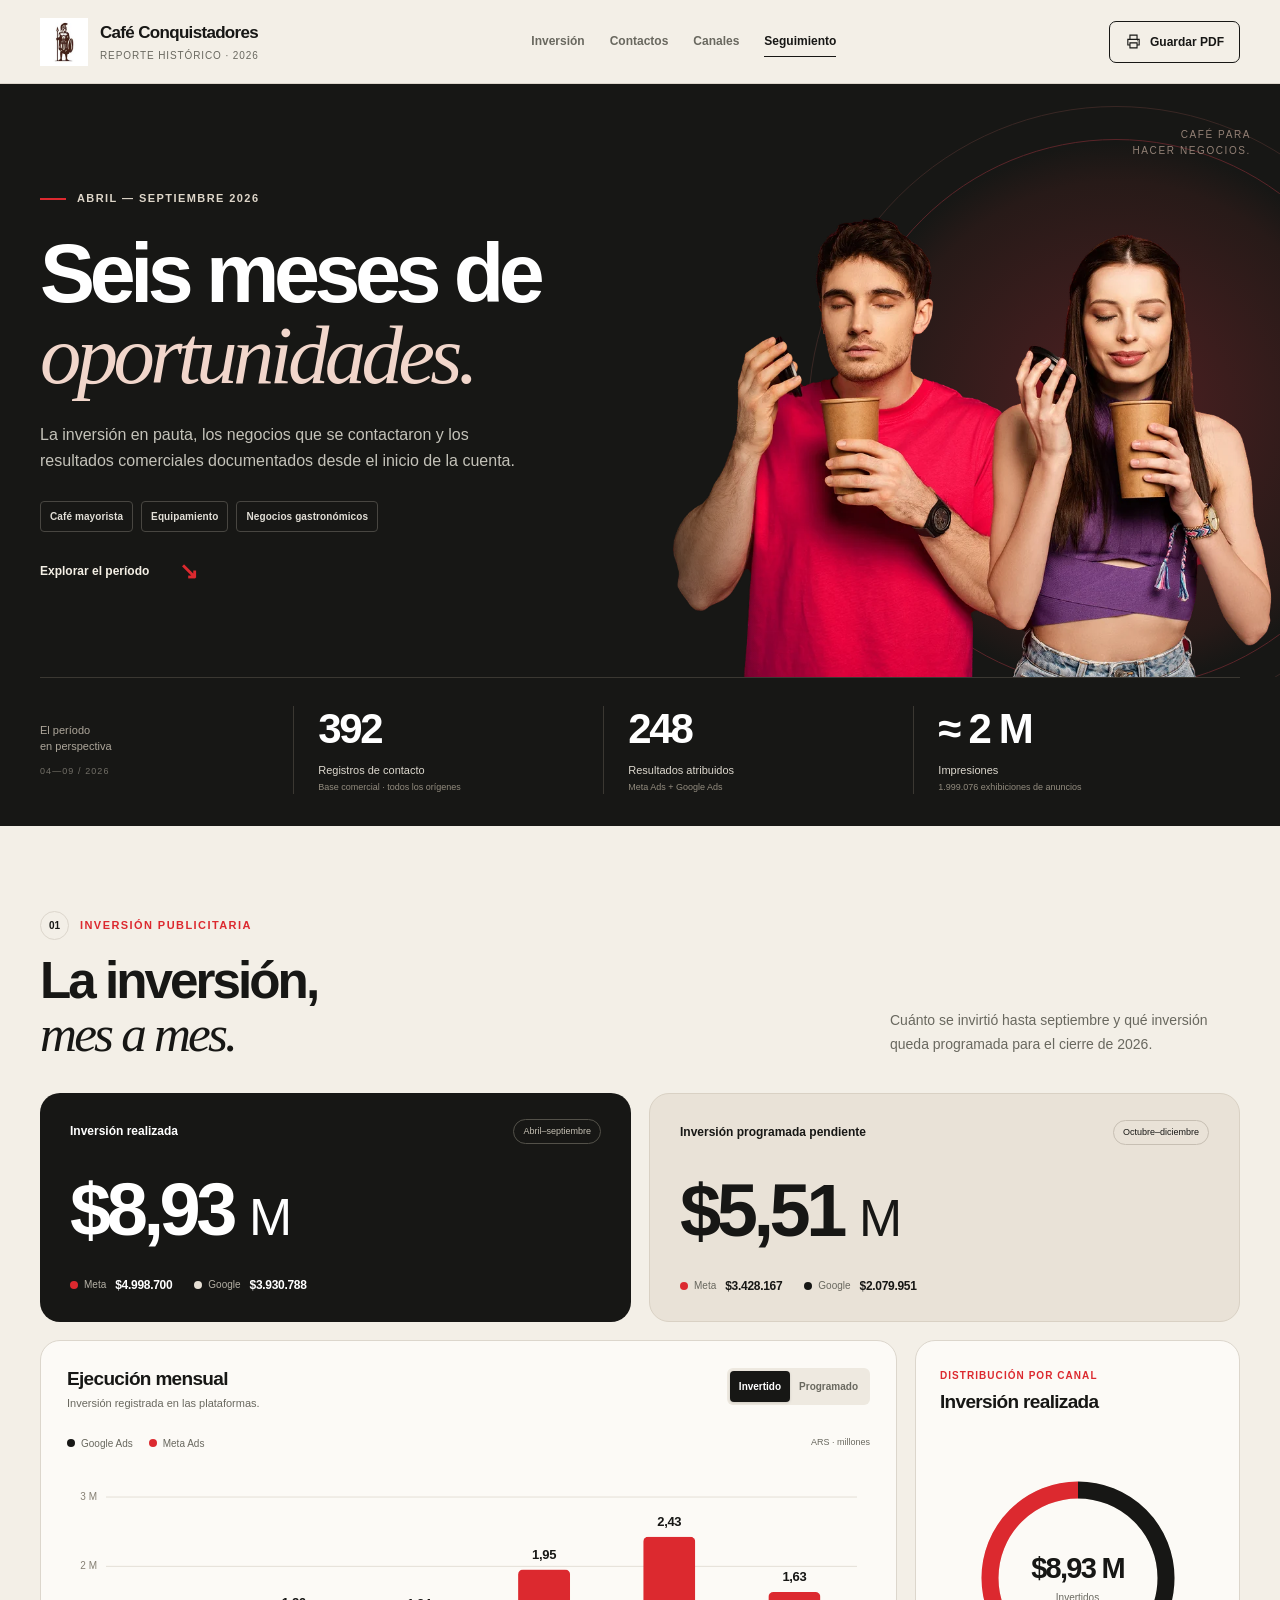
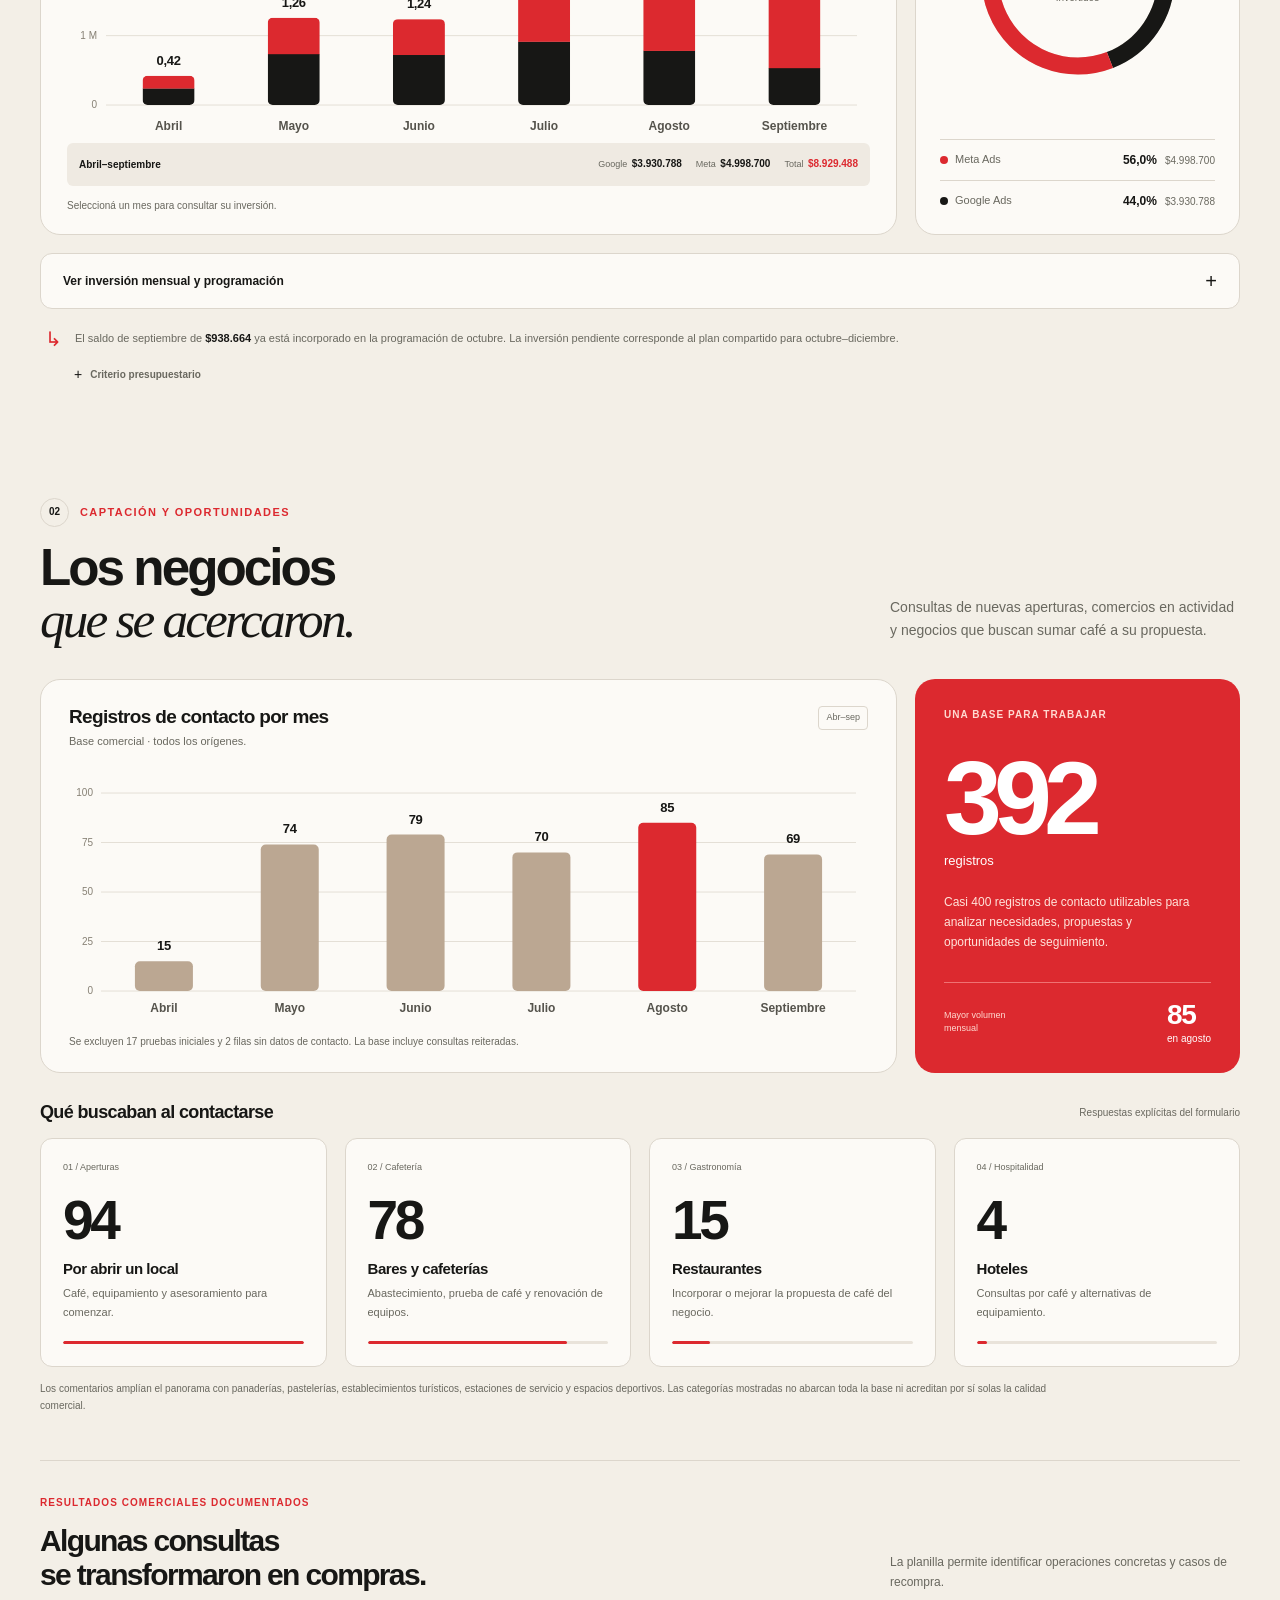
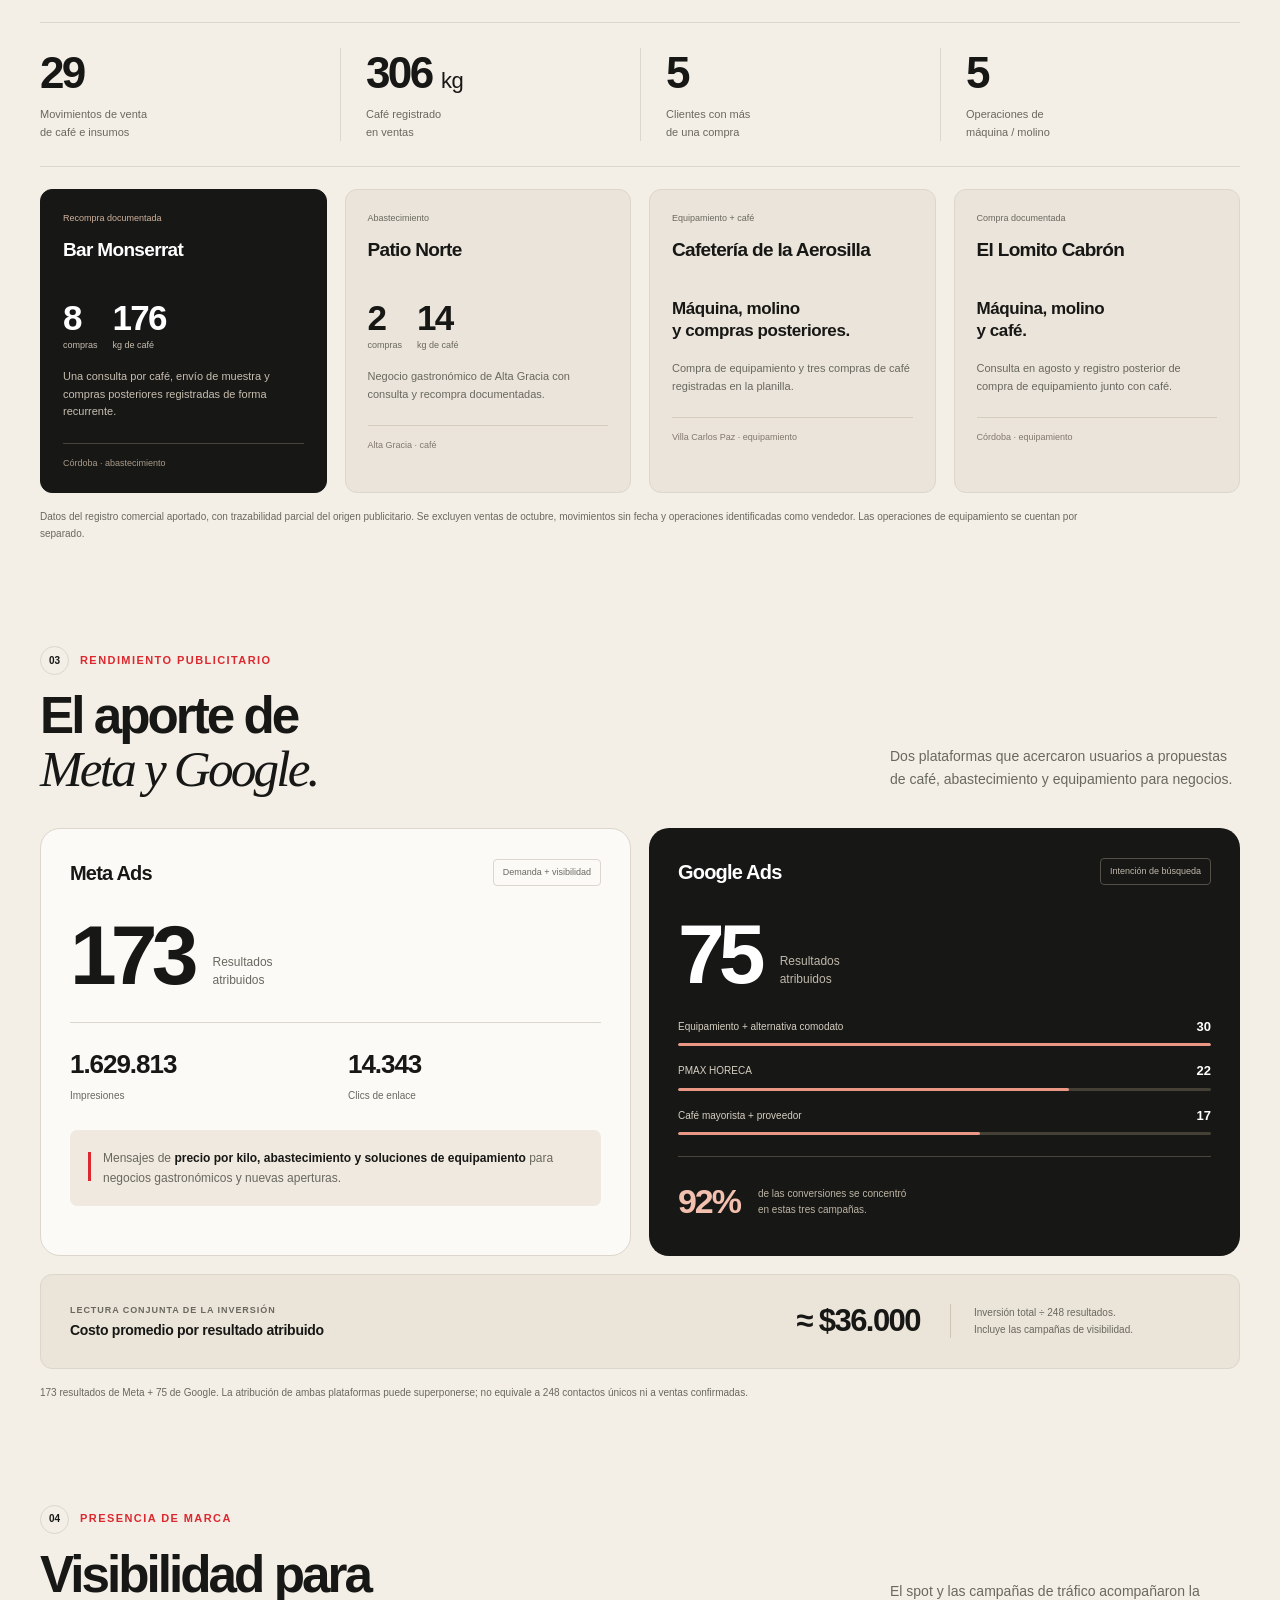
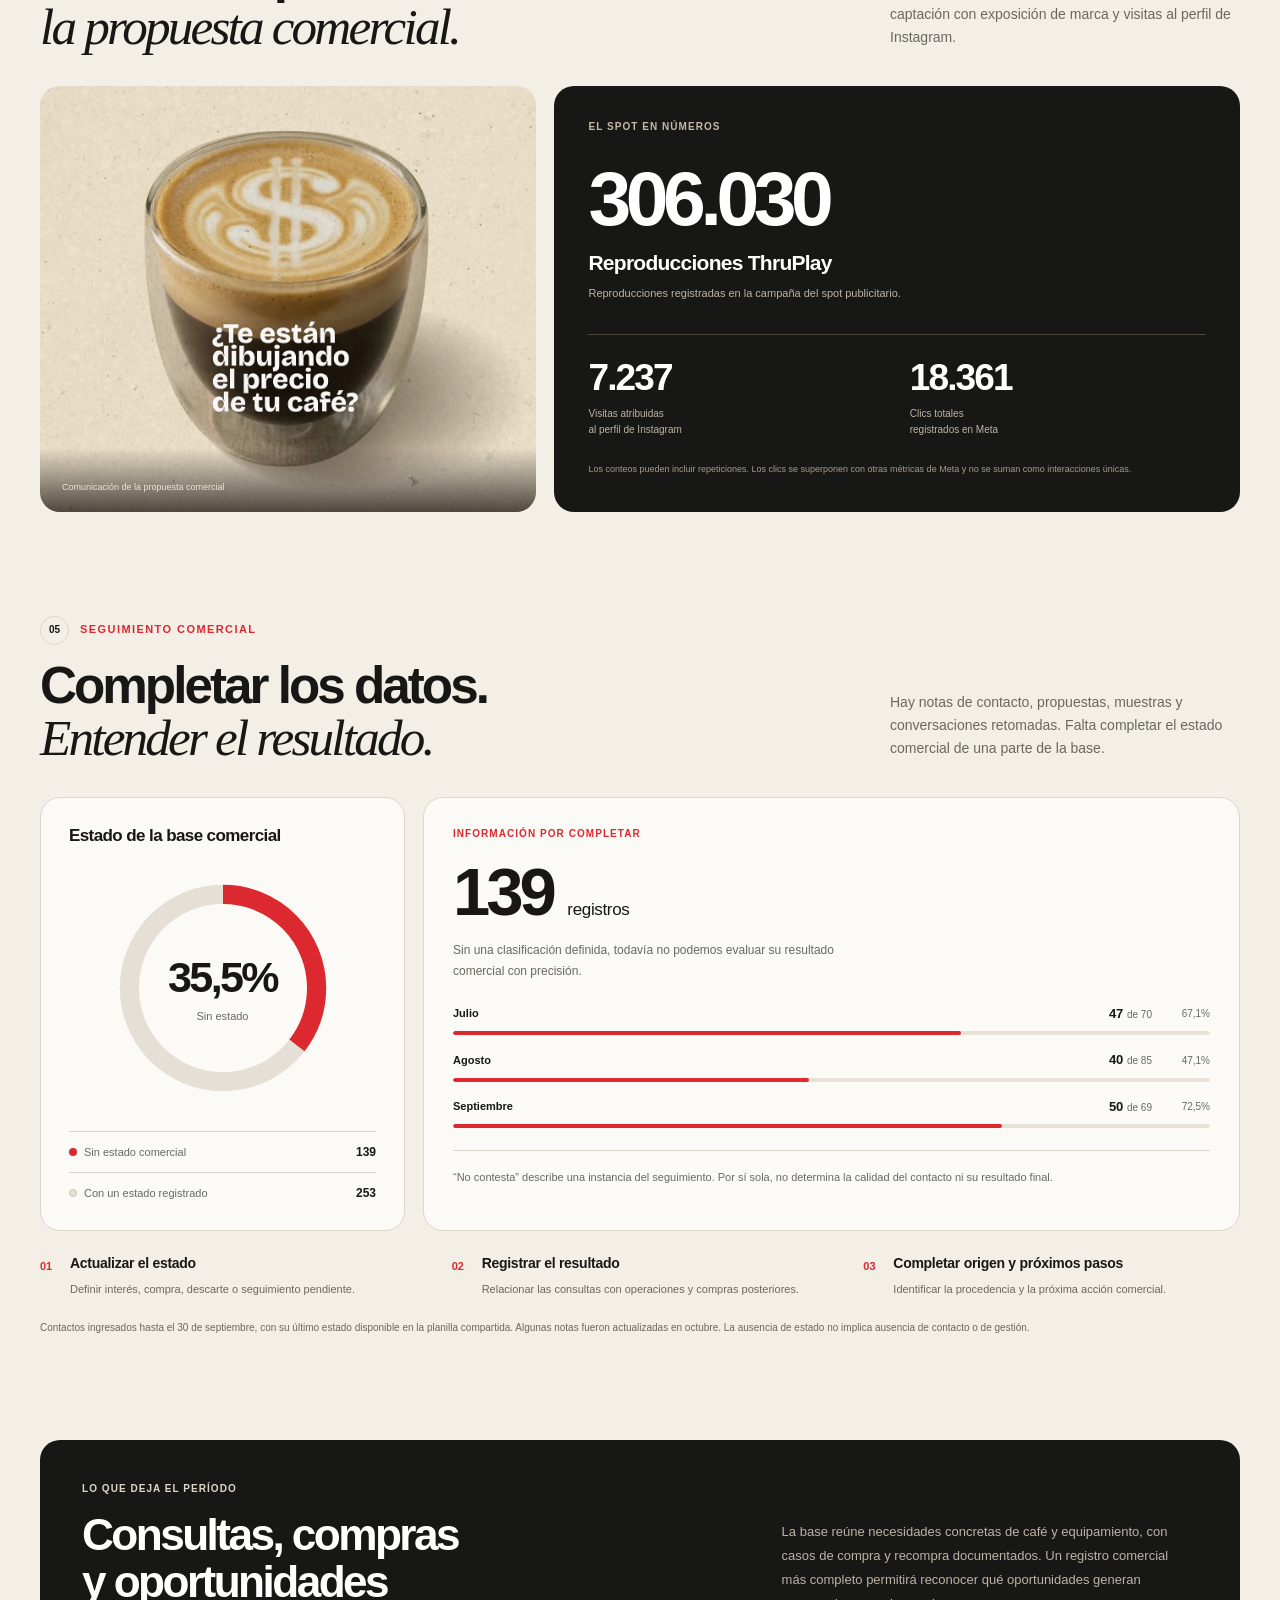
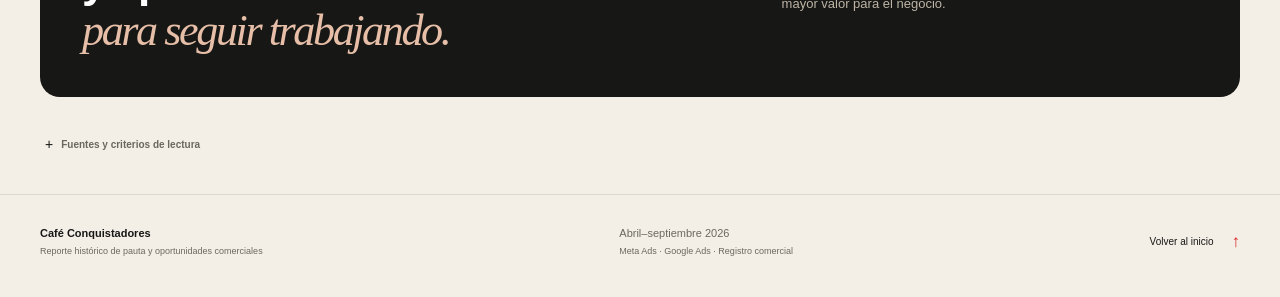
==== index.html @ 7e1903c9 "Add files via upload" ====
<!doctype html>
<html lang="es-AR" class="no-js">
<head>
  <meta charset="utf-8">
  <meta name="viewport" content="width=device-width, initial-scale=1">
  <meta name="description" content="Reporte histórico de Café Conquistadores. Inversión publicitaria, consultas comerciales, resultados documentados y visibilidad de marca entre abril y septiembre de 2026.">
  <meta name="robots" content="noindex, nofollow">
  <meta name="theme-color" content="#171715">
  <title>Café Conquistadores · Reporte histórico 2026</title>
  <link rel="stylesheet" href="styles.css">
  <script src="report.js" defer></script>
</head>
<body>
  <a class="skip-link" href="#contenido">Ir al reporte</a>
  <header class="site-header">
    <div class="container header-inner">
      <a class="brand" href="#inicio" aria-label="Café Conquistadores, inicio del reporte">
        <span class="brand-mark"><span class="brand-fallback" aria-hidden="true">CC</span><img src="assets/logo-conquistadores.png" alt="" width="48" height="48" data-optional-asset></span>
        <span class="brand-name">Café Conquistadores<small>Reporte histórico · 2026</small></span>
      </a>
      <nav class="desktop-nav" aria-label="Secciones del reporte">
        <a href="#presupuesto">Inversión</a>
        <a href="#leads">Contactos</a>
        <a href="#canales">Canales</a>
        <a href="#seguimiento">Seguimiento</a>
      </nav>
      <button class="print-button" type="button" id="print-report" aria-label="Guardar o imprimir el reporte como PDF">
        <svg viewBox="0 0 24 24" width="17" height="17" fill="none" stroke="currentColor" stroke-width="1.6" aria-hidden="true"><path d="M7 8V3h10v5M7 17H4V9h16v8h-3M7 14h10v7H7z"/><path d="M17 11h1"/></svg>
        <span>Guardar PDF</span>
      </button>
    </div>
    <div class="reading-progress" aria-hidden="true"><span id="reading-progress"></span></div>
  </header>

  <main id="contenido">
    <section class="hero" id="inicio" aria-labelledby="hero-title">
      <div class="container hero-inner">
        <div class="hero-copy">
          <p class="eyebrow light"><span class="small-line"></span>Abril — septiembre 2026</p>
          <h1 id="hero-title">Seis meses de<br><em>oportunidades.</em></h1>
          <p class="hero-description">La inversión en pauta, los negocios que se contactaron y los resultados comerciales documentados desde el inicio de la cuenta.</p>
          <div class="hero-tags"><span>Café mayorista</span><span>Equipamiento</span><span>Negocios gastronómicos</span></div>
          <a class="hero-link" href="#presupuesto">Explorar el período <span aria-hidden="true">↘</span></a>
        </div>
        <div class="hero-art" aria-hidden="true">
          <div class="hero-orbit"></div>
          <span class="art-label">Café para<br>hacer negocios.</span>
          <img src="assets/brand-people.webp" alt="" width="1100" height="793" fetchpriority="high" data-optional-asset>
        </div>
      </div>
      <div class="container hero-bottom">
        <div class="hero-bottom-intro"><span>El período<br>en perspectiva</span><span class="index-mark">04—09 / 2026</span></div>
        <div class="hero-stat"><strong>392</strong><span>Registros de contacto<small>Base comercial · todos los orígenes</small></span></div>
        <div class="hero-stat"><strong>248</strong><span>Resultados atribuidos<small>Meta Ads + Google Ads</small></span></div>
        <div class="hero-stat"><strong>≈ 2 M</strong><span>Impresiones<small>1.999.076 exhibiciones de anuncios</small></span></div>
      </div>
    </section>

    <div class="container report-body">
      <section class="report-section" id="presupuesto" aria-labelledby="budget-title">
        <div class="section-heading">
          <div><p class="eyebrow"><span class="section-number">01</span>Inversión publicitaria</p><h2 id="budget-title">La inversión,<br><em>mes a mes.</em></h2></div>
          <p class="section-intro">Cuánto se invirtió hasta septiembre y qué inversión queda programada para el cierre de 2026.</p>
        </div>
        <div class="budget-totals">
          <article class="total-card total-dark">
            <div class="total-card-top"><span>Inversión realizada</span><span class="period-pill">Abril–septiembre</span></div>
            <strong class="headline-number">$8,93 <span>M</span></strong>
            <div class="platform-totals"><span><i class="dot meta-dot"></i>Meta <b>$4.998.700</b></span><span><i class="dot google-light-dot"></i>Google <b>$3.930.788</b></span></div>
          </article>
          <article class="total-card total-plan">
            <div class="total-card-top"><span>Inversión programada pendiente</span><span class="period-pill">Octubre–diciembre</span></div>
            <strong class="headline-number">$5,51 <span>M</span></strong>
            <div class="platform-totals"><span><i class="dot meta-dot"></i>Meta <b>$3.428.167</b></span><span><i class="dot google-dot"></i>Google <b>$2.079.951</b></span></div>
          </article>
        </div>
        <div class="budget-chart-layout chart-js">
          <figure class="panel investment-panel">
            <div class="panel-heading">
              <div><h3 id="investment-chart-title">Ejecución mensual</h3><p id="investment-chart-subtitle">Inversión registrada en las plataformas.</p></div>
              <div class="segmented-control" role="tablist" aria-label="Período de inversión">
                <button type="button" role="tab" id="tab-actual" aria-selected="true" aria-controls="budget-chart-panel" data-budget-view="actual">Invertido</button>
                <button type="button" role="tab" id="tab-planned" aria-selected="false" aria-controls="budget-chart-panel" tabindex="-1" data-budget-view="planned">Programado</button>
              </div>
            </div>
            <div id="budget-chart-panel" role="tabpanel" aria-labelledby="tab-actual">
              <div class="chart-legend"><span><i class="dot google-dot"></i>Google Ads</span><span><i class="dot meta-dot"></i>Meta Ads</span><span class="legend-unit">ARS · millones</span></div>
              <div class="svg-chart" id="investment-chart"></div>
              <div class="chart-readout" id="budget-readout" aria-live="polite"><span class="readout-period">Abril–septiembre</span><span>Google <b>$3.930.788</b></span><span>Meta <b>$4.998.700</b></span><span class="readout-total">Total <b>$8.929.488</b></span></div>
              <figcaption class="chart-caption">Seleccioná un mes para consultar su inversión.</figcaption>
            </div>
          </figure>
          <figure class="panel distribution-panel">
            <div><p class="eyebrow small">Distribución por canal</p><h3 id="distribution-title">Inversión realizada</h3></div>
            <div class="donut-wrap" id="investment-donut"><span class="donut-center"><strong id="donut-total">$8,93 M</strong><small id="donut-label">Invertidos</small></span></div>
            <figcaption class="donut-legend" id="investment-donut-legend"></figcaption>
          </figure>
        </div>
        <details class="monthly-table">
          <summary><span>Ver inversión mensual y programación</span><span class="details-sign" aria-hidden="true">+</span></summary>
          <div class="table-scroll">
            <table class="data-table">
              <caption>Inversión realizada · abril a septiembre de 2026</caption>
              <thead><tr><th scope="col">Mes</th><th scope="col">Google Ads</th><th scope="col">Meta Ads</th><th scope="col">Total</th></tr></thead>
              <tbody>
                <tr><th scope="row">Abril</th><td>$240.187</td><td>$181.730</td><td>$421.917</td></tr>
                <tr><th scope="row">Mayo</th><td>$735.785</td><td>$523.209</td><td>$1.258.993</td></tr>
                <tr><th scope="row">Junio</th><td>$723.848</td><td>$514.250</td><td>$1.238.098</td></tr>
                <tr><th scope="row">Julio</th><td>$914.173</td><td>$1.039.404</td><td>$1.953.577</td></tr>
                <tr><th scope="row">Agosto</th><td>$782.737</td><td>$1.644.480</td><td>$2.427.217</td></tr>
                <tr><th scope="row">Septiembre</th><td>$534.057</td><td>$1.095.628</td><td>$1.629.686</td></tr>
              </tbody>
              <tfoot><tr><th scope="row">Acumulado</th><td>$3.930.788</td><td>$4.998.700</td><td>$8.929.488</td></tr></tfoot>
            </table>
            <table class="data-table future-table">
              <caption>Inversión programada pendiente · octubre a diciembre de 2026</caption>
              <thead><tr><th scope="col">Mes</th><th scope="col">Google Ads</th><th scope="col">Meta Ads</th><th scope="col">Total</th></tr></thead>
              <tbody>
                <tr><th scope="row">Octubre</th><td>$920.531</td><td>$1.394.097</td><td>$2.314.628</td></tr>
                <tr><th scope="row">Noviembre</th><td>$579.710</td><td>$1.017.035</td><td>$1.596.745</td></tr>
                <tr><th scope="row">Diciembre</th><td>$579.710</td><td>$1.017.035</td><td>$1.596.745</td></tr>
              </tbody>
              <tfoot><tr><th scope="row">Programado</th><td>$2.079.951</td><td>$3.428.167</td><td>$5.508.118</td></tr></tfoot>
            </table>
            <p class="source-note">Importes redondeados a pesos. Los totales se calculan sobre los valores originales; puede haber diferencias mínimas de redondeo.</p>
          </div>
        </details>
        <div class="budget-context"><span class="context-icon" aria-hidden="true">↳</span><p>El saldo de septiembre de <strong>$938.664</strong> ya está incorporado en la programación de octubre. La inversión pendiente corresponde al plan compartido para octubre–diciembre.</p></div>
        <details class="method-details budget-method">
          <summary>Criterio presupuestario</summary>
          <p>La captura distingue un presupuesto global de $20.000.000 y $17.391.304 de “inversión al medio”. La ejecución en plataformas y la programación pendiente se presentan por separado. Para definir el saldo definitivo contra el presupuesto global, resta conciliar los gastos y ajustes que contempla esa planificación.</p>
        </details>
      </section>

      <section class="report-section" id="leads" aria-labelledby="leads-title">
        <div class="section-heading">
          <div><p class="eyebrow"><span class="section-number">02</span>Captación y oportunidades</p><h2 id="leads-title">Los negocios<br><em>que se acercaron.</em></h2></div>
          <p class="section-intro">Consultas de nuevas aperturas, comercios en actividad y negocios que buscan sumar café a su propuesta.</p>
        </div>
        <div class="contacts-layout">
          <figure class="panel contacts-panel">
            <div class="panel-heading"><div><h3>Registros de contacto por mes</h3><p>Base comercial · todos los orígenes.</p></div><span class="mini-badge">Abr–sep</span></div>
            <div class="svg-chart chart-js" id="contacts-chart"></div>
            <div class="contacts-text-fallback no-js-only"><span>Abril <b>15</b></span><span>Mayo <b>74</b></span><span>Junio <b>79</b></span><span>Julio <b>70</b></span><span>Agosto <b>85</b></span><span>Septiembre <b>69</b></span></div>
            <figcaption class="chart-caption">Se excluyen 17 pruebas iniciales y 2 filas sin datos de contacto. La base incluye consultas reiteradas.</figcaption>
          </figure>
          <article class="contact-total">
            <p class="eyebrow light small">Una base para trabajar</p>
            <strong class="contact-number">392<span>registros</span></strong>
            <p>Casi 400 registros de contacto utilizables para analizar necesidades, propuestas y oportunidades de seguimiento.</p>
            <div class="contact-total-bottom"><span>Mayor volumen mensual</span><strong>85 <small>en agosto</small></strong></div>
          </article>
        </div>
        <div class="profiles-heading"><h3>Qué buscaban al contactarse</h3><span>Respuestas explícitas del formulario</span></div>
        <div class="profile-grid">
          <article class="profile-card"><span class="profile-index">01 / Aperturas</span><strong>94</strong><h4>Por abrir un local</h4><p>Café, equipamiento y asesoramiento para comenzar.</p><div class="profile-track" aria-hidden="true"><span style="width:100%"></span></div></article>
          <article class="profile-card"><span class="profile-index">02 / Cafetería</span><strong>78</strong><h4>Bares y cafeterías</h4><p>Abastecimiento, prueba de café y renovación de equipos.</p><div class="profile-track" aria-hidden="true"><span style="width:82.98%"></span></div></article>
          <article class="profile-card"><span class="profile-index">03 / Gastronomía</span><strong>15</strong><h4>Restaurantes</h4><p>Incorporar o mejorar la propuesta de café del negocio.</p><div class="profile-track" aria-hidden="true"><span style="width:15.96%"></span></div></article>
          <article class="profile-card"><span class="profile-index">04 / Hospitalidad</span><strong>4</strong><h4>Hoteles</h4><p>Consultas por café y alternativas de equipamiento.</p><div class="profile-track" aria-hidden="true"><span style="width:4.26%"></span></div></article>
        </div>
        <p class="source-note profiles-note">Los comentarios amplían el panorama con panaderías, pastelerías, establecimientos turísticos, estaciones de servicio y espacios deportivos. Las categorías mostradas no abarcan toda la base ni acreditan por sí solas la calidad comercial.</p>

        <div class="commercial-block" id="resultados">
          <div class="commercial-heading"><p class="eyebrow small">Resultados comerciales documentados</p><h3>Algunas consultas<br>se transformaron en compras.</h3><p>La planilla permite identificar operaciones concretas y casos de recompra.</p></div>
          <div class="commercial-metrics">
            <div><strong>29</strong><span>Movimientos de venta<br>de café e insumos</span></div>
            <div><strong>306 <small>kg</small></strong><span>Café registrado<br>en ventas</span></div>
            <div><strong>5</strong><span>Clientes con más<br>de una compra</span></div>
            <div><strong>5</strong><span>Operaciones de<br>máquina / molino</span></div>
          </div>
          <div class="cases-grid">
            <article class="case-card featured-case"><span class="case-type">Recompra documentada</span><h4>Bar Monserrat</h4><div class="case-highlight"><strong>8 <span>compras</span></strong><strong>176 <span>kg de café</span></strong></div><p>Una consulta por café, envío de muestra y compras posteriores registradas de forma recurrente.</p><span class="case-footnote">Córdoba · abastecimiento</span></article>
            <article class="case-card"><span class="case-type">Abastecimiento</span><h4>Patio Norte</h4><div class="case-highlight"><strong>2 <span>compras</span></strong><strong>14 <span>kg de café</span></strong></div><p>Negocio gastronómico de Alta Gracia con consulta y recompra documentadas.</p><span class="case-footnote">Alta Gracia · café</span></article>
            <article class="case-card"><span class="case-type">Equipamiento + café</span><h4>Cafetería de la Aerosilla</h4><p class="case-main-result">Máquina, molino<br>y compras posteriores.</p><p>Compra de equipamiento y tres compras de café registradas en la planilla.</p><span class="case-footnote">Villa Carlos Paz · equipamiento</span></article>
            <article class="case-card"><span class="case-type">Compra documentada</span><h4>El Lomito Cabrón</h4><p class="case-main-result">Máquina, molino<br>y café.</p><p>Consulta en agosto y registro posterior de compra de equipamiento junto con café.</p><span class="case-footnote">Córdoba · equipamiento</span></article>
          </div>
          <p class="source-note commercial-note">Datos del registro comercial aportado, con trazabilidad parcial del origen publicitario. Se excluyen ventas de octubre, movimientos sin fecha y operaciones identificadas como vendedor. Las operaciones de equipamiento se cuentan por separado.</p>
        </div>
      </section>

      <section class="report-section" id="canales" aria-labelledby="channels-title">
        <div class="section-heading">
          <div><p class="eyebrow"><span class="section-number">03</span>Rendimiento publicitario</p><h2 id="channels-title">El aporte de<br><em>Meta y Google.</em></h2></div>
          <p class="section-intro">Dos plataformas que acercaron usuarios a propuestas de café, abastecimiento y equipamiento para negocios.</p>
        </div>
        <div class="channel-grid">
          <article class="panel channel-card">
            <div class="channel-top"><span class="channel-name">Meta Ads</span><span class="channel-badge">Demanda + visibilidad</span></div>
            <div class="channel-result"><strong>173</strong><span>Resultados<br>atribuidos</span></div>
            <div class="channel-metrics"><div><strong>1.629.813</strong><span>Impresiones</span></div><div><strong>14.343</strong><span>Clics de enlace</span></div></div>
            <div class="channel-insight"><span class="insight-line"></span><p>Mensajes de <strong>precio por kilo, abastecimiento y soluciones de equipamiento</strong> para negocios gastronómicos y nuevas aperturas.</p></div>
          </article>
          <article class="channel-card google-card">
            <div class="channel-top"><span class="channel-name">Google Ads</span><span class="channel-badge">Intención de búsqueda</span></div>
            <div class="channel-result"><strong>75</strong><span>Resultados<br>atribuidos</span></div>
            <div class="ranking">
              <div class="rank-row"><span>Equipamiento + alternativa comodato</span><strong>30</strong><div class="rank-track" aria-hidden="true"><i style="width:100%"></i></div></div>
              <div class="rank-row"><span>PMAX HORECA</span><strong>22</strong><div class="rank-track" aria-hidden="true"><i style="width:73.33%"></i></div></div>
              <div class="rank-row"><span>Café mayorista + proveedor</span><strong>17</strong><div class="rank-track" aria-hidden="true"><i style="width:56.67%"></i></div></div>
            </div>
            <div class="google-insight"><strong>92%</strong><p>de las conversiones se concentró<br>en estas tres campañas.</p></div>
          </article>
        </div>
        <div class="blended-cost"><div><span class="eyebrow small">Lectura conjunta de la inversión</span><h3>Costo promedio por resultado atribuido</h3></div><strong>≈ $36.000</strong><p>Inversión total ÷ 248 resultados.<br>Incluye las campañas de visibilidad.</p></div>
        <p class="source-note">173 resultados de Meta + 75 de Google. La atribución de ambas plataformas puede superponerse; no equivale a 248 contactos únicos ni a ventas confirmadas.</p>
      </section>

      <section class="report-section" id="visibilidad" aria-labelledby="visibility-title">
        <div class="section-heading">
          <div><p class="eyebrow"><span class="section-number">04</span>Presencia de marca</p><h2 id="visibility-title">Visibilidad para<br><em>la propuesta comercial.</em></h2></div>
          <p class="section-intro">El spot y las campañas de tráfico acompañaron la captación con exposición de marca y visitas al perfil de Instagram.</p>
        </div>
        <div class="visibility-layout">
          <figure class="brand-creative"><img src="assets/brand-coffee.webp" alt="Pieza de Café Conquistadores con el mensaje: ¿Te están dibujando el precio de tu café?" width="1302" height="1006" loading="lazy" data-optional-asset><figcaption>Comunicación de la propuesta comercial</figcaption><span class="creative-fallback" aria-hidden="true">Café.<br>Marca.<br>Presencia.</span></figure>
          <article class="visibility-card">
            <p class="eyebrow light small">El spot en números</p>
            <strong class="video-number">306.030</strong><h3>Reproducciones ThruPlay</h3>
            <p>Reproducciones registradas en la campaña del spot publicitario.</p>
            <div class="visibility-secondary"><div><strong>7.237</strong><span>Visitas atribuidas<br>al perfil de Instagram</span></div><div><strong>18.361</strong><span>Clics totales<br>registrados en Meta</span></div></div>
            <p class="visibility-note">Los conteos pueden incluir repeticiones. Los clics se superponen con otras métricas de Meta y no se suman como interacciones únicas.</p>
          </article>
        </div>
      </section>

      <section class="report-section followup-section" id="seguimiento" aria-labelledby="followup-title">
        <div class="section-heading">
          <div><p class="eyebrow"><span class="section-number">05</span>Seguimiento comercial</p><h2 id="followup-title">Completar los datos.<br><em>Entender el resultado.</em></h2></div>
          <p class="section-intro">Hay notas de contacto, propuestas, muestras y conversaciones retomadas. Falta completar el estado comercial de una parte de la base.</p>
        </div>
        <div class="followup-layout">
          <figure class="panel followup-donut-panel">
            <h3>Estado de la base comercial</h3>
            <div class="donut-wrap followup-donut" role="img" aria-label="139 de 392 registros no tienen estado comercial, el 35,5%. 253 tienen un estado, el 64,5%.">
              <svg viewBox="0 0 220 220" aria-hidden="true"><circle cx="110" cy="110" r="88" fill="none" stroke="#e5dfd5" stroke-width="18"/><circle cx="110" cy="110" r="88" fill="none" stroke="#dc292f" stroke-width="18" stroke-dasharray="196.06 356.86" transform="rotate(-90 110 110)" stroke-linecap="butt"/></svg>
              <span class="donut-center"><strong>35,5%</strong><small>Sin estado</small></span>
            </div>
            <figcaption class="donut-legend"><div><span><i class="dot meta-dot"></i>Sin estado comercial</span><strong>139</strong></div><div><span><i class="dot pending-dot"></i>Con un estado registrado</span><strong>253</strong></div></figcaption>
          </figure>
          <article class="panel followup-detail">
            <div class="followup-head"><p class="eyebrow small">Información por completar</p><strong>139 <span>registros</span></strong><p>Sin una clasificación definida, todavía no podemos evaluar su resultado comercial con precisión.</p></div>
            <div class="pending-months" aria-label="Registros sin estado por mes">
              <div class="pending-row"><span>Julio</span><strong>47 <small>de 70</small></strong><span class="pending-percent">67,1%</span><div class="pending-track" aria-hidden="true"><i style="width:67.14%"></i></div></div>
              <div class="pending-row"><span>Agosto</span><strong>40 <small>de 85</small></strong><span class="pending-percent">47,1%</span><div class="pending-track" aria-hidden="true"><i style="width:47.06%"></i></div></div>
              <div class="pending-row"><span>Septiembre</span><strong>50 <small>de 69</small></strong><span class="pending-percent">72,5%</span><div class="pending-track" aria-hidden="true"><i style="width:72.46%"></i></div></div>
            </div>
            <p class="followup-note">“No contesta” describe una instancia del seguimiento. Por sí sola, no determina la calidad del contacto ni su resultado final.</p>
          </article>
        </div>
        <div class="followup-actions">
          <article><span>01</span><h3>Actualizar el estado</h3><p>Definir interés, compra, descarte o seguimiento pendiente.</p></article>
          <article><span>02</span><h3>Registrar el resultado</h3><p>Relacionar las consultas con operaciones y compras posteriores.</p></article>
          <article><span>03</span><h3>Completar origen y próximos pasos</h3><p>Identificar la procedencia y la próxima acción comercial.</p></article>
        </div>
        <p class="source-note">Contactos ingresados hasta el 30 de septiembre, con su último estado disponible en la planilla compartida. Algunas notas fueron actualizadas en octubre. La ausencia de estado no implica ausencia de contacto o de gestión.</p>
      </section>

      <section class="closing" aria-labelledby="closing-title">
        <div><p class="eyebrow light small">Lo que deja el período</p><h2 id="closing-title">Consultas, compras<br>y oportunidades<br><em>para seguir trabajando.</em></h2></div>
        <p>La base reúne necesidades concretas de café y equipamiento, con casos de compra y recompra documentados. Un registro comercial más completo permitirá reconocer qué oportunidades generan mayor valor para el negocio.</p>
      </section>
      <details class="method-details final-method">
        <summary>Fuentes y criterios de lectura</summary>
        <div class="method-grid">
          <div><h3>Pauta</h3><p>Extractos de Meta Ads y Google Ads, del 1 de abril al 30 de septiembre de 2026, contrastados con el dashboard de Mastermetrics. Los resultados atribuidos pueden superponerse entre plataformas.</p></div>
          <div><h3>Contactos</h3><p>Pestaña Landing de la planilla comercial. 411 registros fechados en abril–septiembre, menos 17 pruebas y 2 filas sin datos de contacto. Quedan 392 registros utilizables, antes de consolidar reiteraciones.</p></div>
          <div><h3>Comercial</h3><p>Movimientos con fecha de abril–septiembre en el registro de ventas aportado. Se excluyen operaciones sin fecha, ventas de octubre y operaciones identificadas como vendedor. La atribución de ventas a campañas es parcial.</p></div>
          <div><h3>Presupuesto</h3><p>Inversión realizada según plataformas. Programación de octubre–diciembre según la captura compartida, con el saldo de septiembre incluido en octubre. La conciliación definitiva con el presupuesto global queda pendiente.</p></div>
        </div>
      </details>
    </div>
  </main>
  <footer class="site-footer"><div class="container footer-inner"><div class="footer-brand">Café Conquistadores<span>Reporte histórico de pauta y oportunidades comerciales</span></div><div>Abril–septiembre 2026<span>Meta Ads · Google Ads · Registro comercial</span></div><a href="#inicio">Volver al inicio <span aria-hidden="true">↑</span></a></div></footer>
</body>
</html>
---- styles.css ----
:root {
  --paper: #f3efe7;
  --surface: #fcfaf6;
  --ink: #171715;
  --muted: #69685f;
  --line: #dcd6cc;
  --red: #dc292f;
  --red-soft: #f3e3df;
  --cream-dark: #e7e0d5;
  --radius: 20px;
  --body: "Inter", "Helvetica Neue", Arial, sans-serif;
}
* { box-sizing: border-box; }
html { scroll-behavior: smooth; scroll-padding-top: 100px; }
body { margin: 0; background: var(--paper); color: var(--ink); font-family: var(--body); line-height: 1.5; -webkit-font-smoothing: antialiased; }
a { color: inherit; }
button { font: inherit; }
button, a, summary { -webkit-tap-highlight-color: transparent; }
button { cursor: pointer; }
button:focus-visible, a:focus-visible, summary:focus-visible { outline: 3px solid var(--red); outline-offset: 5px; }
::selection { background: var(--red); color: white; }
figure, p { margin: 0; }
h1, h2, h3, h4 { margin: 0; line-height: 1.12; }
svg { display: block; }
img { max-width: 100%; }
.container { width: min(1200px, calc(100% - 80px)); margin-inline: auto; }
.skip-link { position: fixed; z-index: 100; top: -100px; left: 20px; padding: 12px 20px; background: white; border-radius: 8px; font-weight: 700; }
.skip-link:focus { top: 12px; }
.site-header { position: sticky; top: 0; z-index: 40; border-bottom: 1px solid var(--line); background: rgba(243, 239, 231, .95); backdrop-filter: blur(16px); }
.header-inner { height: 83px; display: flex; align-items: center; justify-content: space-between; gap: 32px; }
.brand { display: flex; align-items: center; gap: 12px; text-decoration: none; flex-shrink: 0; }
.brand-mark { width: 48px; height: 48px; position: relative; display: grid; place-items: center; }
.brand-mark img { position: absolute; inset: 0; object-fit: contain; z-index: 2; background: var(--paper); }
.brand-fallback { font-size: 16px; letter-spacing: -.07em; font-weight: 800; color: white; background: var(--red); border-radius: 50%; width: 42px; height: 42px; display: grid; place-items: center; }
.brand-name { font-size: 17px; font-weight: 750; letter-spacing: -.04em; }
.brand-name small { display: block; font-size: 10px; font-weight: 500; letter-spacing: .09em; text-transform: uppercase; color: var(--muted); margin-top: 3px; }
.desktop-nav { display: flex; align-items: center; gap: 25px; }
.desktop-nav a { text-decoration: none; font-size: 12px; font-weight: 650; color: var(--muted); padding-block: 6px; border-bottom: 1px solid transparent; transition: color .15s, border-color .15s; }
.desktop-nav a:hover, .desktop-nav a.is-current { color: var(--ink); border-color: var(--ink); }
.print-button { display: flex; align-items: center; justify-content: center; gap: 8px; border: 1px solid var(--ink); padding: 11px 15px; background: transparent; border-radius: 7px; font-size: 12px; font-weight: 700; color: var(--ink); flex-shrink: 0; transition: background .18s, color .18s; }
.print-button:hover { background: var(--ink); color: white; }
.reading-progress { height: 2px; position: absolute; bottom: -1px; left: 0; right: 0; }
.reading-progress span { display: block; background: var(--red); width: 0; height: 100%; }
.hero { background: var(--ink); color: white; position: relative; overflow: hidden; }
.hero-inner { min-height: 593px; position: relative; display: grid; grid-template-columns: 1.2fr .8fr; align-items: center; padding-top: 45px; }
.hero-copy { position: relative; z-index: 3; padding-block: 23px 55px; }
.eyebrow { font-size: 11px; font-weight: 750; letter-spacing: .13em; line-height: 1.4; text-transform: uppercase; display: flex; align-items: center; gap: 11px; color: var(--red); }
.eyebrow.light { color: #ded6c9; }
.eyebrow.small { font-size: 10px; letter-spacing: .105em; }
.small-line { width: 26px; height: 2px; background: var(--red); flex-shrink: 0; }
h1 { margin-top: 26px; font-size: clamp(64px, 6.45vw, 91px); line-height: .99; font-weight: 750; letter-spacing: -.065em; }
h1 em, h2 em { font-family: Georgia, "Times New Roman", serif; font-weight: 400; letter-spacing: -.055em; }
h1 em { color: #f1d6cb; }
.hero-description { max-width: 500px; color: #c4c2b9; font-size: 16px; line-height: 1.65; margin-top: 25px; }
.hero-tags { display: flex; flex-wrap: wrap; gap: 8px; margin-top: 26px; }
.hero-tags span { border: 1px solid #484641; color: #e2dfd7; border-radius: 4px; font-size: 10px; font-weight: 600; letter-spacing: .01em; padding: 7px 9px; }
.hero-link { display: inline-flex; align-items: center; gap: 30px; margin-top: 28px; color: #f4efe5; text-decoration: none; font-size: 12px; font-weight: 650; }
.hero-link span { color: var(--red); font-size: 23px; line-height: 1; }
.hero-art { position: absolute; inset: 0 -76px 0 45%; overflow: hidden; }
.hero-art:after { content: ""; position: absolute; inset: 0; background: linear-gradient(90deg, var(--ink) 0%, transparent 25%); pointer-events: none; z-index: 2; }
.hero-art img { position: absolute; width: 720px; max-width: none; bottom: -4px; right: -56px; z-index: 1; height: auto; }
.hero-orbit { position: absolute; width: 550px; height: 550px; border: 1px solid #5a2529; background: radial-gradient(circle, #502022 0%, #271a18 60%, transparent 70%); border-radius: 50%; right: -75px; top: 55px; }
.hero-orbit:before { content: ""; position: absolute; inset: -34px; border: 1px solid #392724; border-radius: 50%; }
.art-label { position: absolute; right: 65px; top: 43px; font-size: 10px; line-height: 1.6; letter-spacing: .16em; text-transform: uppercase; color: #938176; text-align: right; z-index: 2; }
.hero-bottom { display: grid; grid-template-columns: .8fr 1fr 1fr 1.15fr; border-top: 1px solid #3b3832; padding-block: 28px 32px; gap: 26px; position: relative; z-index: 3; }
.hero-bottom-intro { display: flex; flex-direction: column; justify-content: center; font-size: 11px; color: #ada69a; line-height: 1.5; }
.index-mark { font-size: 9px; margin-top: 10px; letter-spacing: .12em; color: #726f67; }
.hero-stat { padding-left: 24px; border-left: 1px solid #3b3832; }
.hero-stat strong { display: block; font-size: 42px; line-height: 1.1; font-weight: 650; letter-spacing: -.055em; }
.hero-stat > span { display: block; font-size: 11px; color: #ddd8ce; margin-top: 10px; }
.hero-stat small { font-size: 9px; display: block; color: #938c7f; margin-top: 2px; line-height: 1.5; }
.report-body { padding-top: 85px; }
.report-section { margin-bottom: 104px; scroll-margin-top: 104px; }
.section-heading { display: flex; align-items: flex-end; justify-content: space-between; gap: 55px; margin-bottom: 32px; }
.section-number { border: 1px solid var(--line); border-radius: 50%; display: inline-grid; place-items: center; width: 29px; height: 29px; font-size: 10px; font-weight: 700; letter-spacing: 0; color: var(--ink); flex-shrink: 0; }
h2 { font-size: clamp(39px, 4vw, 57px); font-weight: 700; line-height: 1.03; letter-spacing: -.058em; margin-top: 15px; }
.section-intro { max-width: 350px; font-size: 14px; color: var(--muted); line-height: 1.65; padding-bottom: 5px; flex-shrink: 0; }
.budget-totals { display: grid; grid-template-columns: 1fr 1fr; gap: 18px; margin-bottom: 18px; }
.total-card { border-radius: var(--radius); padding: 26px 30px; }
.total-dark { background: var(--ink); color: white; }
.total-plan { background: #e9e2d7; color: var(--ink); border: 1px solid #d9d1c4; }
.total-card-top { display: flex; justify-content: space-between; align-items: center; gap: 12px; font-size: 12px; font-weight: 650; }
.period-pill { font-size: 9px; padding: 5px 9px; border: 1px solid #c7bfb3; border-radius: 20px; white-space: nowrap; font-weight: 500; }
.total-dark .period-pill { border-color: #535149; color: #c5c0b4; }
.headline-number { display: block; font-size: clamp(50px, 5.8vw, 74px); font-weight: 650; letter-spacing: -.06em; line-height: 1.2; margin-top: 22px; }
.headline-number span { font-size: .7em; font-weight: 500; }
.platform-totals { display: flex; flex-wrap: wrap; gap: 22px; margin-top: 21px; font-size: 10px; }
.platform-totals > span { display: flex; align-items: center; gap: 6px; color: var(--muted); }
.platform-totals b { font-size: 12px; margin-left: 3px; color: var(--ink); font-weight: 600; letter-spacing: -.025em; }
.total-dark .platform-totals > span { color: #b3afa4; }
.total-dark .platform-totals b { color: white; }
.dot { width: 8px; height: 8px; display: inline-block; border-radius: 50%; flex-shrink: 0; }
.google-dot { background: var(--ink); }
.google-light-dot { background: #e6dfd4; }
.meta-dot { background: var(--red); }
.pending-dot { background: #e5dfd5; border: 1px solid #d1c7ba; }
.budget-chart-layout { display: grid; grid-template-columns: 1fr 325px; gap: 18px; }
.panel { background: var(--surface); border: 1px solid var(--line); border-radius: var(--radius); }
.investment-panel { padding: 27px 26px 20px; min-width: 0; }
.panel-heading { display: flex; justify-content: space-between; align-items: flex-start; gap: 18px; }
h3 { font-size: 19px; font-weight: 650; letter-spacing: -.035em; }
.panel-heading p { font-size: 11px; color: var(--muted); margin-top: 6px; }
.segmented-control { display: inline-flex; background: #eee9e0; border-radius: 6px; padding: 3px; flex-shrink: 0; }
.segmented-control button { border: 0; padding: 7px 9px; border-radius: 4px; background: transparent; color: var(--muted); font-size: 10px; font-weight: 650; min-height: 31px; }
.segmented-control button[aria-selected="true"] { color: white; background: var(--ink); box-shadow: 0 1px 3px #0002; }
.chart-legend { margin-top: 24px; display: flex; align-items: center; gap: 16px; font-size: 10px; color: var(--muted); }
.chart-legend > span { display: inline-flex; align-items: center; gap: 6px; }
.chart-legend .legend-unit { margin-left: auto; font-size: 9px; }
.svg-chart svg { width: 100%; height: auto; overflow: visible; font-family: var(--body); }
.svg-chart { min-width: 0; margin-top: 12px; }
.chart-grid-line { stroke: #e4dfd6; stroke-width: 1; }
.chart-axis-label { fill: #878175; font-size: 10px; }
.chart-month-label { fill: #55534c; font-size: 12px; font-weight: 600; }
.chart-value-label { fill: var(--ink); font-size: 13px; font-weight: 700; letter-spacing: -.025em; }
.chart-bar { outline: none; cursor: pointer; }
.chart-bar .bar-selection { fill: transparent; stroke: transparent; stroke-width: 1.5; }
.chart-bar:hover .bar-selection, .chart-bar:focus-visible .bar-selection, .chart-bar.is-selected .bar-selection { fill: #eae5dc; stroke: #bfb4a2; }
.chart-bar:focus-visible .bar-selection { stroke: var(--red); stroke-width: 2; }
.chart-readout { display: flex; flex-wrap: wrap; gap: 10px 14px; background: #efeae2; border-radius: 6px; padding: 11px 12px; font-size: 9px; color: var(--muted); min-height: 43px; align-items: center; }
.chart-readout .readout-period { font-weight: 750; color: var(--ink); margin-right: auto; font-size: 10px; }
.chart-readout b { color: var(--ink); font-size: 10px; font-weight: 650; margin-left: 2px; }
.chart-readout .readout-total b { color: var(--red); }
.chart-caption { color: var(--muted); font-size: 10px; margin-top: 12px; line-height: 1.6; }
.distribution-panel { padding: 28px 24px 24px; display: flex; flex-direction: column; align-items: stretch; justify-content: space-between; }
.distribution-panel h3 { font-size: 19px; margin-top: 8px; }
.donut-wrap { position: relative; width: 220px; max-width: 100%; margin: 19px auto 14px; }
.donut-wrap svg { width: 100%; height: auto; }
.donut-center { position: absolute; inset: 0; display: flex; flex-direction: column; align-items: center; justify-content: center; pointer-events: none; }
.donut-center strong { font-size: 29px; letter-spacing: -.06em; line-height: 1.2; font-weight: 700; }
.donut-center small { font-size: 10px; margin-top: 5px; color: var(--muted); }
.donut-legend { display: grid; gap: 11px; font-size: 11px; }
.donut-legend > div { display: flex; gap: 12px; align-items: center; justify-content: space-between; border-top: 1px solid var(--line); padding-top: 11px; }
.donut-legend span { display: inline-flex; gap: 7px; align-items: center; color: var(--muted); }
.donut-legend strong { font-size: 12px; font-weight: 650; }
.donut-legend strong small { color: var(--muted); margin-left: 8px; font-size: 10px; font-weight: 500; }
.monthly-table { margin-top: 18px; border: 1px solid var(--line); border-radius: 12px; background: var(--surface); overflow: hidden; }
summary { cursor: pointer; list-style: none; }
summary::-webkit-details-marker { display: none; }
.monthly-table > summary { padding: 17px 22px; display: flex; align-items: center; justify-content: space-between; gap: 20px; font-size: 12px; font-weight: 650; }
.details-sign { font-size: 20px; font-weight: 400; line-height: 1; transition: transform .2s; }
details[open] .details-sign { transform: rotate(45deg); }
.table-scroll { overflow-x: auto; padding: 0 22px 20px; }
.data-table { width: 100%; border-collapse: collapse; font-size: 12px; min-width: 510px; font-variant-numeric: tabular-nums; }
.data-table caption { text-align: left; font-size: 11px; font-weight: 650; padding: 9px 0 16px; color: var(--muted); }
.data-table th, .data-table td { padding: 11px 13px; text-align: right; border-bottom: 1px solid #e8e2d9; }
.data-table th:first-child { text-align: left; padding-left: 0; }
.data-table td:last-child, .data-table th:last-child { padding-right: 0; }
.data-table thead th { color: var(--muted); font-size: 10px; text-transform: uppercase; letter-spacing: .05em; }
.data-table tbody th { font-weight: 550; }
.data-table tfoot th, .data-table tfoot td { font-weight: 750; border-bottom: 0; background: #f0ebe2; }
.data-table tfoot th:first-child { padding-left: 10px; }
.data-table tfoot td:last-child { padding-right: 10px; color: var(--red); }
.future-table { margin-top: 27px; }
.budget-context { display: flex; gap: 13px; align-items: flex-start; margin-top: 20px; padding-inline: 5px; font-size: 11px; color: var(--muted); line-height: 1.65; }
.context-icon { font-size: 20px; color: var(--red); line-height: 1; }
.budget-context strong { color: var(--ink); font-weight: 650; }
.method-details { color: var(--muted); font-size: 11px; }
.method-details > summary { display: flex; align-items: center; gap: 8px; padding-block: 9px; width: fit-content; font-size: 10px; font-weight: 600; }
.method-details > summary:before { content: "+"; font-size: 14px; color: var(--ink); font-weight: 400; }
.method-details[open] > summary:before { content: "−"; }
.method-details > p { max-width: 1000px; line-height: 1.75; padding: 5px 0 8px 17px; }
.budget-method { margin-top: 6px; margin-left: 34px; }
.source-note { font-size: 10px; color: var(--muted); line-height: 1.7; margin-top: 15px; }
.contacts-layout { display: grid; grid-template-columns: 1fr 325px; gap: 18px; }
.contacts-panel { padding: 26px 28px 22px; min-width: 0; }
.contacts-panel .svg-chart { margin-top: 20px; }
.mini-badge { font-size: 9px; color: var(--muted); border: 1px solid var(--line); border-radius: 4px; padding: 4px 7px; }
.contact-total { background: var(--red); color: white; border-radius: var(--radius); padding: 29px; display: flex; flex-direction: column; justify-content: space-between; }
.contact-total .eyebrow { color: #ffdad1; }
.contact-number { display: block; font-size: 104px; font-weight: 650; letter-spacing: -.075em; line-height: .95; margin-top: 23px; }
.contact-number > span { display: block; font-size: 13px; letter-spacing: 0; font-weight: 500; margin-top: 7px; }
.contact-total > p:not(.eyebrow) { font-size: 12px; line-height: 1.7; color: #ffe4db; margin-top: 20px; }
.contact-total-bottom { display: flex; justify-content: space-between; gap: 15px; align-items: center; border-top: 1px solid #ef7273; margin-top: 25px; padding-top: 18px; }
.contact-total-bottom > span { font-size: 9px; color: #ffdad1; max-width: 95px; }
.contact-total-bottom strong { font-size: 28px; font-weight: 600; letter-spacing: -.05em; line-height: 1; }
.contact-total-bottom small { font-size: 10px; letter-spacing: 0; font-weight: 500; display: block; margin-top: 5px; }
.profiles-heading { display: flex; justify-content: space-between; align-items: center; margin: 29px 0 16px; gap: 20px; }
.profiles-heading h3 { font-size: 18px; }
.profiles-heading > span { font-size: 10px; color: var(--muted); }
.profile-grid { display: grid; grid-template-columns: repeat(4, 1fr); gap: 18px; }
.profile-card { padding: 22px; border: 1px solid var(--line); border-radius: 12px; background: var(--surface); display: flex; flex-direction: column; }
.profile-index { color: var(--muted); font-size: 9px; }
.profile-card > strong { font-size: 55px; line-height: 1.2; letter-spacing: -.06em; margin-top: 12px; font-weight: 600; }
.profile-card h4 { font-size: 15px; font-weight: 650; letter-spacing: -.03em; margin-top: 8px; }
.profile-card p { font-size: 11px; color: var(--muted); line-height: 1.65; margin-top: 7px; flex-grow: 1; }
.profile-track { height: 3px; background: #e9e3da; border-radius: 4px; margin-top: 20px; overflow: hidden; }
.profile-track span { display: block; height: 100%; background: var(--red); min-width: 3px; border-radius: 4px; }
.profiles-note { margin-top: 13px; max-width: 1050px; }
.commercial-block { margin-top: 46px; padding-top: 35px; border-top: 1px solid var(--line); }
.commercial-heading { display: grid; grid-template-columns: 1fr 1fr; gap: 6px 40px; align-items: end; }
.commercial-heading .eyebrow { grid-column: 1 / -1; }
.commercial-heading h3 { margin-top: 8px; font-size: 30px; line-height: 1.15; font-weight: 650; letter-spacing: -.055em; }
.commercial-heading > p:last-child { font-size: 12px; color: var(--muted); line-height: 1.7; max-width: 350px; justify-self: end; }
.commercial-metrics { display: grid; grid-template-columns: repeat(4, 1fr); margin-top: 29px; border-block: 1px solid var(--line); padding-block: 25px; }
.commercial-metrics > div { border-left: 1px solid var(--line); padding-left: 25px; }
.commercial-metrics > div:first-child { padding-left: 0; border-left: 0; }
.commercial-metrics strong { display: block; font-size: 44px; font-weight: 600; letter-spacing: -.06em; line-height: 1.15; }
.commercial-metrics small { font-size: 22px; letter-spacing: -.025em; font-weight: 500; }
.commercial-metrics span { font-size: 11px; color: var(--muted); display: block; margin-top: 8px; line-height: 1.6; }
.cases-grid { display: grid; grid-template-columns: repeat(4, 1fr); gap: 18px; margin-top: 22px; }
.case-card { padding: 22px; border: 1px solid var(--line); border-radius: 12px; background: #eae4da; display: flex; flex-direction: column; min-height: 275px; }
.featured-case { background: var(--ink); color: white; border-color: var(--ink); }
.case-type { font-size: 9px; color: var(--muted); }
.featured-case .case-type { color: #cfb29d; }
.case-card h4 { font-size: 19px; line-height: 1.15; letter-spacing: -.035em; margin-top: 13px; font-weight: 650; min-height: 44px; }
.case-highlight { display: flex; flex-wrap: wrap; gap: 15px; margin-top: 17px; }
.case-highlight strong { font-size: 35px; line-height: 1; font-weight: 600; letter-spacing: -.05em; }
.case-highlight strong span { display: block; font-size: 9px; margin-top: 6px; letter-spacing: 0; color: var(--muted); font-weight: 500; }
.featured-case .case-highlight strong span { color: #c8beb0; }
.case-card > p { font-size: 11px; color: var(--muted); margin-top: 18px; line-height: 1.6; }
.featured-case > p { color: #c8beb0; }
.case-card > .case-main-result { font-size: 17px; font-weight: 600; color: var(--ink); line-height: 1.3; letter-spacing: -.025em; margin-top: 15px; }
.case-footnote { font-size: 9px; color: #82796d; border-top: 1px solid #d5ccbe; padding-top: 13px; margin-top: auto; }
.case-card > p + .case-footnote { margin-top: 22px; }
.featured-case .case-footnote { border-color: #494339; color: #a99b8a; }
.commercial-note { max-width: 1050px; }
.channel-grid { display: grid; grid-template-columns: 1fr 1fr; gap: 18px; }
.channel-card { padding: 29px; border-radius: var(--radius); }
.channel-top { display: flex; align-items: center; justify-content: space-between; gap: 15px; }
.channel-name { font-size: 20px; font-weight: 700; letter-spacing: -.04em; }
.channel-badge { font-size: 9px; font-weight: 500; color: var(--muted); padding: 6px 9px; border: 1px solid var(--line); border-radius: 4px; white-space: nowrap; }
.channel-result { display: flex; gap: 20px; align-items: flex-end; margin-top: 28px; }
.channel-result strong { font-size: 84px; line-height: .95; font-weight: 600; letter-spacing: -.07em; }
.channel-result > span { font-size: 12px; color: var(--muted); line-height: 1.5; padding-bottom: 7px; }
.channel-metrics { display: grid; grid-template-columns: 1fr 1fr; gap: 25px; margin-top: 26px; padding-top: 22px; border-top: 1px solid var(--line); }
.channel-metrics strong { display: block; font-size: 26px; font-weight: 600; letter-spacing: -.04em; }
.channel-metrics span { display: block; font-size: 10px; color: var(--muted); margin-top: 4px; }
.channel-insight { display: flex; align-items: flex-start; gap: 12px; background: #efe9df; border-radius: 7px; padding: 18px; margin-top: 27px; font-size: 12px; line-height: 1.7; color: var(--muted); }
.channel-insight strong { font-weight: 650; color: var(--ink); }
.insight-line { width: 3px; height: 29px; background: var(--red); flex-shrink: 0; margin-top: 4px; }
.google-card { background: var(--ink); color: white; }
.google-card .channel-badge { border-color: #555047; color: #c0b8ab; }
.google-card .channel-result > span { color: #c0b8ab; }
.ranking { display: grid; gap: 15px; margin-top: 22px; }
.rank-row { display: grid; grid-template-columns: 1fr auto; gap: 7px; align-items: center; }
.rank-row > span { font-size: 10px; color: #d6cfc2; }
.rank-row > strong { font-size: 13px; font-weight: 600; }
.rank-track { grid-column: 1 / -1; height: 3px; border-radius: 5px; background: #454036; overflow: hidden; }
.rank-track i { height: 100%; display: block; background: #eb9786; border-radius: 5px; }
.google-insight { display: flex; align-items: center; gap: 18px; border-top: 1px solid #4b453b; padding-top: 19px; margin-top: 21px; }
.google-insight strong { font-size: 34px; font-weight: 600; letter-spacing: -.06em; color: #f3bfae; }
.google-insight p { font-size: 10px; line-height: 1.6; color: #bdb4a5; }
.blended-cost { display: grid; grid-template-columns: 1fr auto 260px; align-items: center; gap: 30px; margin-top: 18px; padding: 23px 29px; border: 1px solid var(--line); border-radius: 12px; background: #eae4d9; }
.blended-cost .eyebrow { color: var(--muted); font-size: 9px; }
.blended-cost h3 { font-size: 14px; font-weight: 600; margin-top: 7px; letter-spacing: -.02em; }
.blended-cost > strong { font-size: 31px; white-space: nowrap; font-weight: 600; letter-spacing: -.05em; }
.blended-cost > p { font-size: 10px; color: var(--muted); line-height: 1.7; border-left: 1px solid #cfc5b5; padding-left: 23px; }
.visibility-layout { display: grid; grid-template-columns: .84fr 1.16fr; gap: 18px; }
.brand-creative { background: #e6dbca; border-radius: var(--radius); overflow: hidden; position: relative; display: flex; align-items: center; justify-content: center; min-height: 390px; }
.brand-creative img { display: block; width: 100%; height: 100%; object-fit: cover; position: absolute; inset: 0; z-index: 1; }
.brand-creative figcaption { position: absolute; bottom: 0; left: 0; right: 0; padding: 33px 22px 17px; background: linear-gradient(transparent, #201b15c4); color: #f0e5d7; z-index: 2; font-size: 9px; }
.creative-fallback { color: #c5b6a1; font-family: Georgia, serif; font-size: 57px; letter-spacing: -.05em; line-height: 1.1; }
.visibility-card { background: var(--ink); color: white; border-radius: var(--radius); padding: 34px; }
.visibility-card .eyebrow { color: #c5b9a8; }
.video-number { display: block; font-size: clamp(52px, 6vw, 81px); font-weight: 600; line-height: 1.1; letter-spacing: -.07em; margin-top: 22px; }
.visibility-card h3 { font-size: 21px; margin-top: 11px; font-weight: 600; }
.visibility-card > p:not(.eyebrow) { font-size: 11px; color: #bdb4a5; line-height: 1.7; margin-top: 9px; }
.visibility-secondary { display: grid; grid-template-columns: 1fr 1fr; gap: 25px; margin-top: 31px; padding-top: 23px; border-top: 1px solid #4d463c; }
.visibility-secondary strong { display: block; font-size: 37px; line-height: 1.1; letter-spacing: -.05em; font-weight: 600; }
.visibility-secondary span { display: block; font-size: 10px; color: #bdb4a5; line-height: 1.6; margin-top: 8px; }
.visibility-card > .visibility-note { font-size: 9px !important; color: #a79c8c !important; margin-top: 24px !important; }
.followup-layout { display: grid; grid-template-columns: 365px 1fr; gap: 18px; }
.followup-donut-panel { padding: 28px; display: flex; flex-direction: column; justify-content: space-between; }
.followup-donut-panel h3 { font-size: 17px; }
.followup-donut { width: 234px; margin-block: 26px; }
.followup-donut .donut-center strong { font-size: 43px; letter-spacing: -.06em; }
.followup-donut .donut-center small { font-size: 11px; }
.followup-detail { padding: 29px; }
.followup-head > strong { display: block; font-size: 67px; font-weight: 600; line-height: 1.15; letter-spacing: -.06em; margin-top: 12px; }
.followup-head > strong span { font-size: 17px; font-weight: 500; letter-spacing: -.02em; }
.followup-head > p:last-child { font-size: 12px; color: var(--muted); max-width: 400px; line-height: 1.7; margin-top: 10px; }
.pending-months { display: grid; gap: 15px; margin-top: 23px; }
.pending-row { display: grid; grid-template-columns: 1fr 90px 50px; align-items: center; gap: 8px; }
.pending-row > span:first-child { font-size: 11px; font-weight: 600; }
.pending-row strong { font-size: 13px; font-weight: 650; text-align: right; }
.pending-row small { font-size: 10px; color: var(--muted); font-weight: 500; }
.pending-percent { font-size: 10px; color: var(--muted); text-align: right; }
.pending-track { height: 4px; border-radius: 4px; background: #e8e1d5; grid-column: 1 / -1; overflow: hidden; }
.pending-track i { height: 100%; display: block; background: var(--red); border-radius: 4px; }
.followup-note { font-size: 11px; color: var(--muted); margin-top: 22px; padding-top: 17px; border-top: 1px solid var(--line); line-height: 1.7; }
.followup-actions { display: grid; grid-template-columns: repeat(3, 1fr); gap: 35px; padding: 25px 0 5px; }
.followup-actions article { position: relative; padding-left: 30px; }
.followup-actions article > span { position: absolute; top: 2px; left: 0; font-size: 11px; font-weight: 600; color: var(--red); }
.followup-actions h3 { font-size: 14px; font-weight: 650; letter-spacing: -.02em; }
.followup-actions p { font-size: 11px; color: var(--muted); margin-top: 8px; line-height: 1.7; }
.closing { border-radius: var(--radius); padding: 42px; background: var(--ink); color: white; display: grid; grid-template-columns: 1.2fr .8fr; gap: 75px; align-items: center; margin-bottom: 28px; }
.closing h2 { font-size: clamp(33px, 3.45vw, 46px); line-height: 1.08; }
.closing h2 em { color: #e7bfa8; }
.closing > p { font-size: 13px; color: #bdb4a5; line-height: 1.85; max-width: 390px; }
.final-method { padding: 0 5px 30px; }
.method-grid { display: grid; grid-template-columns: 1fr 1fr; gap: 22px 45px; padding: 15px 17px; }
.method-grid h3 { font-size: 12px; margin-bottom: 9px; }
.method-grid p { font-size: 11px; line-height: 1.75; }
.site-footer { border-top: 1px solid var(--line); }
.footer-inner { display: flex; justify-content: space-between; align-items: center; gap: 30px; padding-block: 30px 38px; font-size: 11px; color: var(--muted); }
.footer-brand { font-weight: 650; color: var(--ink); }
.footer-inner span { display: block; font-size: 9px; color: var(--muted); margin-top: 4px; font-weight: 400; }
.footer-inner a { display: inline-flex; gap: 18px; align-items: center; text-decoration: none; font-size: 10px; color: var(--ink); white-space: nowrap; }
.footer-inner a span { margin: 0; font-size: 17px; color: var(--red); }
.no-js-only { display: none; }
.no-js .chart-js, .no-js .print-button { display: none; }
.no-js .no-js-only { display: grid; }
.contacts-text-fallback { grid-template-columns: repeat(3, 1fr); gap: 20px; padding-block: 40px; font-size: 13px; }
.contacts-text-fallback b { display: block; font-size: 33px; }
.asset-missing { display: none !important; }
@media (min-width: 1550px) { .hero-inner { min-height: 630px; } .hero-art img { width: 770px; } }
@media (max-width: 1100px) {
  .container { width: calc(100% - 48px); }
  .desktop-nav { gap: 17px; }
  .hero-art { left: 40%; }
  .hero-art img { right: -100px; width: 670px; }
  .hero-inner { min-height: 560px; }
  h1 { font-size: 73px; }
  .hero-description { max-width: 430px; }
  .budget-chart-layout, .contacts-layout { grid-template-columns: 1fr 290px; }
  .investment-panel { padding: 23px 20px 18px; }
  .panel-heading { flex-wrap: wrap; gap: 14px; }
  .cases-grid { gap: 12px; }
  .case-card { padding: 19px; }
  .case-card h4 { font-size: 17px; }
  .blended-cost { grid-template-columns: 1fr auto 205px; gap: 20px; padding-inline: 24px; }
  .followup-layout { grid-template-columns: 330px 1fr; }
}
@media (max-width: 900px) {
  .desktop-nav { display: none; }
  .section-heading { gap: 30px; }
  .section-intro { max-width: 290px; }
  .hero-inner { min-height: 565px; }
  h1 { font-size: 68px; }
  .hero-description { max-width: 390px; font-size: 15px; }
  .hero-art { left: 43%; right: -100px; }
  .hero-art img { width: 625px; right: -165px; }
  .hero-bottom { gap: 15px; }
  .hero-stat { padding-left: 17px; }
  .hero-stat strong { font-size: 34px; }
  .total-card { padding: 23px; }
  .total-card-top { align-items: flex-start; flex-direction: column; gap: 7px; }
  .budget-chart-layout { grid-template-columns: 1fr 260px; }
  .distribution-panel { padding: 24px 18px; }
  .donut-wrap { width: 197px; }
  .donut-legend strong small { display: block; text-align: right; margin-left: 0; }
  .contacts-layout { grid-template-columns: 1fr 260px; }
  .contact-total { padding: 24px; }
  .contact-number { font-size: 92px; }
  .profile-grid { grid-template-columns: 1fr 1fr; }
  .cases-grid { grid-template-columns: 1fr 1fr; gap: 18px; }
  .case-card { padding: 23px; }
  .case-card h4 { min-height: 0; font-size: 20px; }
  .commercial-heading { grid-template-columns: 1.1fr .9fr; }
  .channel-card { padding: 25px; }
  .channel-top { flex-wrap: wrap; }
  .channel-metrics strong { font-size: 23px; }
  .blended-cost { grid-template-columns: 1fr auto; }
  .blended-cost > p { grid-column: 1 / -1; border: 0; padding: 0; }
  .blended-cost > p br { display: none; }
  .visibility-card { padding: 28px; }
  .visibility-card h3 { font-size: 18px; }
  .video-number { font-size: 61px; }
  .brand-creative { min-height: 380px; }
  .visibility-secondary strong { font-size: 32px; }
  .followup-layout { grid-template-columns: 290px 1fr; }
  .followup-donut-panel, .followup-detail { padding: 25px; }
  .followup-donut { width: 215px; }
  .closing { gap: 40px; padding: 34px; }
}
@media (max-width: 700px) {
  html { scroll-padding-top: 85px; }
  .container { width: calc(100% - 36px); }
  .header-inner { height: 70px; gap: 15px; }
  .brand-name { font-size: 15px; }
  .brand-name small { font-size: 8px; }
  .brand-mark { width: 40px; height: 40px; }
  .brand-mark img { width: 40px; height: 40px; }
  .brand-fallback { width: 36px; height: 36px; font-size: 14px; }
  .brand { gap: 9px; }
  .print-button { padding: 10px 11px; font-size: 10px; gap: 6px; min-height: 40px; }
  .hero-inner { display: block; min-height: 705px; padding-top: 42px; }
  .hero-copy { padding: 0 0 20px; }
  h1 { font-size: clamp(48px, 10.5vw, 70px); line-height: 1.01; margin-top: 24px; }
  .hero-description { font-size: 14px; max-width: 410px; margin-top: 21px; }
  .hero-tags { margin-top: 20px; gap: 6px; }
  .hero-tags span { font-size: 9px; padding: 6px 7px; }
  .hero-link { margin-top: 19px; font-size: 11px; }
  .hero-art { height: 320px; top: auto; bottom: 0; left: 0; right: -60px; }
  .hero-art:after { background: linear-gradient(180deg, var(--ink), transparent 25%); }
  .hero-art img { width: 495px; right: 0; bottom: -13px; }
  .hero-orbit { width: 380px; height: 380px; top: 5px; right: 0; }
  .art-label { display: none; }
  .hero-bottom { grid-template-columns: 1fr 1fr 1fr; gap: 13px; padding-block: 25px 29px; }
  .hero-bottom-intro { display: none; }
  .hero-stat { padding-left: 12px; }
  .hero-stat:first-of-type { border-left: 0; }
  .hero-stat strong { font-size: 31px; }
  .hero-stat > span { font-size: 9px; margin-top: 8px; }
  .hero-stat small { font-size: 8px; line-height: 1.5; }
  .report-body { padding-top: 51px; }
  .report-section { margin-bottom: 66px; scroll-margin-top: 85px; }
  .section-heading { display: block; margin-bottom: 24px; }
  .eyebrow { font-size: 9px; }
  .section-number { width: 26px; height: 26px; font-size: 9px; }
  h2 { font-size: clamp(35px, 7.8vw, 48px); margin-top: 14px; }
  .section-intro { font-size: 12px; margin-top: 17px; max-width: 450px; padding: 0; }
  .budget-totals { gap: 12px; }
  .total-card { padding: 18px; border-radius: 14px; }
  .total-card-top { font-size: 10px; gap: 8px; }
  .period-pill { font-size: 8px; padding: 4px 6px; }
  .headline-number { font-size: 44px; margin-top: 16px; }
  .platform-totals { flex-direction: column; gap: 7px; margin-top: 17px; }
  .platform-totals > span { font-size: 9px; gap: 5px; }
  .platform-totals b { font-size: 10px; margin-left: auto; }
  .budget-chart-layout, .contacts-layout, .followup-layout { grid-template-columns: 1fr; gap: 12px; }
  .investment-panel, .contacts-panel { padding: 21px 19px 18px; border-radius: 14px; }
  .panel-heading { flex-wrap: nowrap; gap: 8px; }
  .panel-heading h3 { font-size: 15px; }
  .panel-heading p { font-size: 9px; }
  .segmented-control button { padding: 6px 8px; font-size: 9px; }
  .chart-legend { font-size: 9px; gap: 13px; margin-top: 20px; }
  .chart-legend .legend-unit { font-size: 8px; }
  .chart-caption { font-size: 9px; margin-top: 11px; }
  .chart-readout { gap: 7px 13px; font-size: 9px; padding: 10px; }
  .chart-readout .readout-period { width: 100%; }
  .chart-readout b { font-size: 9px; }
  .distribution-panel { display: grid; grid-template-columns: 1fr 1fr; gap: 12px 15px; padding: 21px; border-radius: 14px; align-items: center; }
  .distribution-panel > div:first-child { grid-column: 1 / -1; }
  .distribution-panel h3 { font-size: 16px; margin-top: 5px; }
  .distribution-panel .eyebrow { font-size: 9px; }
  .distribution-panel .donut-wrap { width: 145px; margin: 0; }
  .distribution-panel .donut-center strong { font-size: 22px; }
  .distribution-panel .donut-center small { font-size: 9px; }
  .donut-legend { font-size: 10px; }
  .donut-legend strong { font-size: 10px; }
  .donut-legend strong small { font-size: 9px; }
  .monthly-table > summary { font-size: 11px; padding: 15px 17px; }
  .table-scroll { padding-inline: 17px; }
  .data-table { font-size: 11px; min-width: 470px; }
  .budget-context { margin-top: 17px; font-size: 10px; gap: 10px; }
  .budget-method { margin-left: 30px; }
  .contact-total { display: grid; grid-template-columns: .9fr 1.1fr; gap: 13px 20px; padding: 24px; border-radius: 14px; align-items: center; }
  .contact-total .eyebrow { grid-column: 1 / -1; }
  .contact-number { margin-top: 0; font-size: 78px; }
  .contact-number > span { font-size: 11px; }
  .contact-total > p:not(.eyebrow) { margin: 0; font-size: 11px; }
  .contact-total-bottom { grid-column: 1 / -1; margin-top: 5px; padding-top: 15px; }
  .contact-total-bottom > span { max-width: none; }
  .contact-total-bottom strong { display: flex; align-items: baseline; gap: 8px; font-size: 26px; }
  .contact-total-bottom small { margin: 0; }
  .profiles-heading { margin-top: 25px; display: block; }
  .profiles-heading h3 { font-size: 17px; }
  .profiles-heading > span { display: block; font-size: 9px; margin-top: 7px; }
  .profile-grid { gap: 12px; }
  .profile-card { padding: 18px; }
  .profile-card > strong { font-size: 46px; }
  .profile-card h4 { font-size: 13px; }
  .profile-card p { font-size: 10px; }
  .profile-index { font-size: 8px; }
  .source-note { font-size: 9px; }
  .commercial-block { margin-top: 30px; padding-top: 27px; }
  .commercial-heading { display: block; }
  .commercial-heading h3 { font-size: 27px; margin-top: 12px; }
  .commercial-heading > p:last-child { font-size: 11px; margin-top: 12px; }
  .commercial-metrics { grid-template-columns: 1fr 1fr; gap: 23px 20px; padding-block: 22px; margin-top: 22px; }
  .commercial-metrics > div { padding-left: 18px; }
  .commercial-metrics > div:nth-child(3) { padding-left: 0; border-left: 0; }
  .commercial-metrics strong { font-size: 39px; }
  .commercial-metrics span { font-size: 10px; }
  .cases-grid { gap: 12px; margin-top: 18px; }
  .case-card { padding: 20px; min-height: 275px; }
  .case-card h4 { font-size: 17px; }
  .case-type, .case-footnote { font-size: 8px; }
  .case-highlight { gap: 13px; flex-wrap: wrap; }
  .case-highlight strong { font-size: 32px; }
  .case-highlight strong span { font-size: 8px; }
  .case-card > p { font-size: 10px; }
  .case-card > .case-main-result { font-size: 15px; }
  .channel-grid, .visibility-layout { grid-template-columns: 1fr; gap: 12px; }
  .channel-card { padding: 25px; border-radius: 14px; }
  .channel-top { flex-wrap: nowrap; }
  .channel-name { font-size: 19px; }
  .channel-badge { font-size: 8px; padding: 6px 7px; }
  .channel-result strong { font-size: 75px; }
  .channel-result > span { font-size: 11px; }
  .channel-metrics strong { font-size: 25px; }
  .channel-insight { font-size: 11px; }
  .rank-row > span { font-size: 11px; }
  .blended-cost { padding: 21px; gap: 15px; }
  .blended-cost h3 { font-size: 13px; }
  .blended-cost > strong { font-size: 25px; }
  .brand-creative { min-height: 0; aspect-ratio: 1.2942; border-radius: 14px; }
  .brand-creative img { object-fit: contain; }
  .visibility-card { padding: 27px; border-radius: 14px; }
  .video-number { font-size: 64px; }
  .visibility-secondary strong { font-size: 34px; }
  .followup-donut-panel { padding: 24px; border-radius: 14px; }
  .followup-donut-panel h3 { font-size: 17px; }
  .followup-donut { width: 225px; margin-block: 21px; }
  .followup-donut-panel .donut-legend { font-size: 11px; }
  .followup-donut-panel .donut-legend strong { font-size: 12px; }
  .followup-detail { border-radius: 14px; padding: 25px; }
  .followup-head > strong { font-size: 62px; }
  .followup-actions { grid-template-columns: 1fr; gap: 23px; padding-top: 27px; }
  .followup-actions h3 { font-size: 13px; }
  .followup-actions p { font-size: 11px; margin-top: 5px; }
  .closing { display: block; padding: 28px; border-radius: 14px; }
  .closing h2 { font-size: 34px; line-height: 1.12; }
  .closing > p { font-size: 12px; margin-top: 24px; }
  .method-grid { grid-template-columns: 1fr; gap: 19px; padding-left: 0; padding-right: 0; }
  .footer-inner { display: grid; grid-template-columns: 1fr auto; gap: 22px 10px; padding-block: 24px; }
  .footer-brand { grid-column: 1 / -1; }
}
@media (max-width: 410px) {
  .container { width: calc(100% - 28px); }
  .print-button span { display: none; }
  .print-button { width: 40px; height: 40px; padding: 10px; }
  .hero-inner { min-height: 702px; }
  h1 { font-size: 48px; }
  .hero-art img { width: 455px; right: -26px; }
  .hero-stat { padding-left: 9px; }
  .hero-stat strong { font-size: 29px; }
  .hero-stat small { font-size: 7.5px; }
  .budget-totals { grid-template-columns: 1fr; }
  .total-card { padding: 19px; }
  .headline-number { font-size: 52px; }
  .platform-totals { flex-direction: row; justify-content: space-between; gap: 12px; }
  .total-card-top > span:first-child { min-height: 30px; }
  .panel-heading { flex-wrap: wrap; }
  .panel-heading h3 { font-size: 15px; }
  .segmented-control { margin-top: 2px; }
  .segmented-control button { min-height: 34px; padding-inline: 13px; }
  .chart-readout { gap: 7px 11px; }
  .distribution-panel { padding: 19px; gap: 11px; grid-template-columns: minmax(0, 1fr) minmax(0, 1fr); }
  .distribution-panel .donut-wrap { width: 135px; }
  .distribution-panel .donut-center strong { font-size: 21px; }
  .profile-card { padding: 16px; }
  .contact-total { padding: 21px; gap: 13px; }
  .contact-number { font-size: 74px; }
  .case-card { padding: 18px; }
  .case-highlight { flex-direction: column; }
  .case-card h4 { font-size: 17px; }
  .case-main-result br { display: none; }
  .cases-grid { grid-template-columns: 1fr; }
  .case-card { min-height: 0; }
  .case-highlight { flex-direction: row; gap: 29px; }
  .case-footnote { margin-top: 22px; }
  .blended-cost { grid-template-columns: 1fr; gap: 11px; }
  .blended-cost > strong { font-size: 34px; }
  .video-number { font-size: 57px; }
  .visibility-secondary strong { font-size: 31px; }
  .closing { padding: 25px; }
  .closing h2 { font-size: 31px; }
}
@media (prefers-reduced-motion: reduce) { html { scroll-behavior: auto; } *, *:before, *:after { transition: none !important; animation: none !important; } }
@media print {
  @page { size: A4; margin: 13mm; }
  html { scroll-behavior: auto; }
  body { background: white; font-size: 10px; print-color-adjust: exact; -webkit-print-color-adjust: exact; }
  .container { width: 100%; }
  .site-header { position: static; background: white; border: 0; }
  .header-inner { height: 54px; }
  .brand-name { font-size: 13px; }
  .brand-mark, .brand-mark img { width: 36px; height: 36px; }
  .brand-mark img { background: white; }
  .brand-fallback { width: 33px; height: 33px; }
  .brand-name small { font-size: 8px; }
  .desktop-nav, .print-button, .reading-progress, .hero-link, .segmented-control, .skip-link, .site-footer a { display: none !important; }
  .hero { border-radius: 10px; break-inside: avoid; }
  .hero-inner { min-height: 300px; padding: 30px 23px 0; display: block; }
  .hero-copy { padding: 0 0 25px; max-width: 70%; }
  h1 { font-size: 47px; margin-top: 15px; }
  .hero-description { font-size: 10px; max-width: 295px; margin-top: 13px; }
  .hero-tags { margin-top: 12px; gap: 5px; }
  .hero-tags span { font-size: 7px; padding: 4px 5px; }
  .hero-art { inset: 0 -25px 0 46%; height: auto; }
  .hero-art:after { background: linear-gradient(90deg, var(--ink), transparent 28%); }
  .hero-art img { width: 385px; right: -60px; bottom: 0; }
  .hero-orbit { width: 310px; height: 310px; top: 10px; }
  .art-label { display: none; }
  .hero-bottom { grid-template-columns: repeat(3, 1fr); padding: 18px 24px; gap: 15px; }
  .hero-bottom-intro { display: none; }
  .hero-stat { padding-left: 15px; }
  .hero-stat strong { font-size: 28px; }
  .hero-stat > span { font-size: 8px; margin-top: 6px; }
  .hero-stat small { font-size: 7px; }
  .report-body { padding-top: 30px; }
  .report-section { margin-bottom: 32px; }
  .section-heading { display: flex; align-items: flex-end; gap: 25px; margin-bottom: 18px; break-after: avoid; }
  h2 { font-size: 34px; margin-top: 10px; }
  .eyebrow { font-size: 8px; }
  .section-number { width: 23px; height: 23px; font-size: 8px; }
  .section-intro { font-size: 9px; max-width: 240px; margin: 0; }
  .total-card { padding: 18px; border-radius: 10px; }
  .total-card-top { flex-direction: row; font-size: 9px; }
  .period-pill { font-size: 7px; padding: 3px 5px; }
  .headline-number { font-size: 44px; margin-top: 12px; }
  .platform-totals { flex-direction: row; gap: 12px; margin-top: 10px; }
  .platform-totals > span { font-size: 8px; }
  .platform-totals b { font-size: 9px; }
  .budget-totals { gap: 12px; break-inside: avoid; }
  .budget-chart-layout { grid-template-columns: 1fr 205px; gap: 12px; break-inside: avoid; }
  .investment-panel { padding: 18px 16px; border-radius: 10px; }
  .panel-heading h3 { font-size: 13px; }
  .panel-heading p { font-size: 8px; }
  .chart-legend { margin-top: 14px; font-size: 8px; }
  .chart-caption { font-size: 8px; }
  .investment-panel .chart-caption { display: none; }
  .chart-readout { font-size: 7px; padding: 8px; gap: 5px 9px; }
  .chart-readout b, .chart-readout .readout-period { font-size: 8px; }
  .chart-readout .readout-period { width: 100%; }
  .distribution-panel { display: flex; padding: 18px; border-radius: 10px; }
  .distribution-panel h3 { font-size: 13px; }
  .distribution-panel .donut-wrap { width: 146px; margin-block: 7px; }
  .distribution-panel .donut-center strong { font-size: 22px; }
  .donut-legend { font-size: 8px; gap: 6px; }
  .donut-legend > div { padding-top: 7px; }
  .donut-legend strong { font-size: 9px; }
  .donut-legend strong small { font-size: 7px; }
  .monthly-table { border-radius: 8px; margin-top: 13px; break-inside: auto; }
  .monthly-table > summary { padding: 11px 15px; font-size: 9px; }
  .details-sign { display: none; }
  .table-scroll { padding: 0 15px 13px; overflow: visible; }
  .data-table { min-width: 0; font-size: 9px; break-inside: avoid; }
  .data-table caption { font-size: 8px; padding: 5px 0 11px; }
  .data-table th, .data-table td { padding: 7px 9px; }
  .data-table thead th { font-size: 7px; }
  .future-table { margin-top: 14px; }
  .budget-context { font-size: 8px; margin-top: 12px; }
  .budget-method { margin-left: 27px; }
  .method-details { font-size: 8px; }
  .method-details > summary { font-size: 8px; }
  .source-note { font-size: 7.5px; margin-top: 10px; }
  .contacts-layout { grid-template-columns: 1fr 205px; gap: 12px; break-inside: avoid; }
  .contacts-panel { padding: 18px; border-radius: 10px; }
  .contact-total { display: flex; padding: 21px; border-radius: 10px; }
  .contact-number { font-size: 79px; margin-top: 14px; }
  .contact-total > p:not(.eyebrow) { font-size: 9px; margin-top: 15px; }
  .contact-total-bottom { margin-top: 17px; padding-top: 13px; }
  .contact-total-bottom strong { font-size: 25px; display: block; }
  .contact-total-bottom small { font-size: 8px; margin-top: 4px; }
  .profiles-heading { margin-top: 20px; }
  .profiles-heading h3 { font-size: 13px; }
  .profiles-heading > span { font-size: 8px; }
  .profile-grid { grid-template-columns: repeat(4, 1fr); gap: 10px; break-inside: avoid; }
  .profile-card { padding: 14px; border-radius: 8px; }
  .profile-card > strong { font-size: 39px; margin-top: 8px; }
  .profile-card h4 { font-size: 10px; }
  .profile-card p { font-size: 8px; }
  .profile-index { font-size: 7px; }
  .profile-track { margin-top: 13px; }
  .commercial-block { margin-top: 25px; padding-top: 23px; }
  .commercial-heading { display: grid; gap: 4px 20px; }
  .commercial-heading h3 { font-size: 24px; }
  .commercial-heading > p:last-child { font-size: 9px; }
  .commercial-metrics { grid-template-columns: repeat(4, 1fr); margin-top: 20px; padding-block: 18px; gap: 0; break-inside: avoid; }
  .commercial-metrics > div { padding-left: 18px; }
  .commercial-metrics > div:nth-child(3) { padding-left: 18px; border-left: 1px solid var(--line); }
  .commercial-metrics strong { font-size: 34px; }
  .commercial-metrics small { font-size: 17px; }
  .commercial-metrics span { font-size: 8px; }
  .cases-grid { grid-template-columns: 1fr 1fr; gap: 12px; }
  .case-card { min-height: 0; padding: 18px; border-radius: 8px; break-inside: avoid; }
  .case-type, .case-footnote { font-size: 7px; }
  .case-card h4 { font-size: 16px; }
  .case-highlight { flex-direction: row; margin-top: 12px; gap: 25px; }
  .case-highlight strong { font-size: 27px; }
  .case-card > p { font-size: 8px; margin-top: 12px; }
  .case-card > .case-main-result { font-size: 13px; }
  .case-footnote { padding-top: 10px; }
  .channel-grid { grid-template-columns: 1fr 1fr; gap: 12px; break-inside: avoid; }
  .channel-card { padding: 22px; border-radius: 10px; }
  .channel-name { font-size: 17px; }
  .channel-top { flex-wrap: wrap; gap: 7px; }
  .channel-badge { font-size: 7px; }
  .channel-result { margin-top: 20px; }
  .channel-result strong { font-size: 66px; }
  .channel-result > span { font-size: 9px; }
  .channel-metrics { margin-top: 20px; padding-top: 15px; gap: 15px; }
  .channel-metrics strong { font-size: 20px; }
  .channel-metrics span { font-size: 8px; }
  .channel-insight { padding: 13px; font-size: 9px; margin-top: 20px; }
  .ranking { gap: 12px; margin-top: 18px; }
  .rank-row > span { font-size: 8px; }
  .rank-row > strong { font-size: 10px; }
  .google-insight { padding-top: 14px; margin-top: 16px; }
  .google-insight strong { font-size: 28px; }
  .google-insight p { font-size: 8px; }
  .blended-cost { grid-template-columns: 1fr auto; padding: 17px 22px; gap: 12px; break-inside: avoid; }
  .blended-cost h3 { font-size: 11px; }
  .blended-cost > strong { font-size: 27px; }
  .blended-cost > p { font-size: 8px; grid-column: 1 / -1; }
  .visibility-layout { grid-template-columns: .84fr 1.16fr; gap: 12px; break-inside: avoid; }
  .brand-creative { min-height: 315px; aspect-ratio: auto; border-radius: 10px; }
  .brand-creative img { object-fit: cover; }
  .brand-creative figcaption { font-size: 7px; padding-inline: 14px; }
  .visibility-card { padding: 24px; border-radius: 10px; }
  .video-number { font-size: 52px; margin-top: 18px; }
  .visibility-card h3 { font-size: 16px; }
  .visibility-card > p:not(.eyebrow) { font-size: 9px; }
  .visibility-secondary { margin-top: 23px; padding-top: 18px; }
  .visibility-secondary strong { font-size: 28px; }
  .visibility-secondary span { font-size: 8px; }
  .visibility-card > .visibility-note { font-size: 7px !important; margin-top: 17px !important; }
  .followup-layout { grid-template-columns: 260px 1fr; gap: 12px; break-inside: avoid; }
  .followup-donut-panel, .followup-detail { padding: 23px; border-radius: 10px; }
  .followup-donut-panel h3 { font-size: 13px; }
  .followup-donut { width: 185px; margin-block: 15px; }
  .followup-donut .donut-center strong { font-size: 35px; }
  .followup-donut .donut-center small { font-size: 9px; }
  .followup-donut-panel .donut-legend { font-size: 8px; }
  .followup-donut-panel .donut-legend strong { font-size: 9px; }
  .followup-head > strong { font-size: 51px; }
  .followup-head > strong span { font-size: 13px; }
  .followup-head > p:last-child { font-size: 9px; }
  .pending-months { gap: 11px; margin-top: 18px; }
  .pending-row > span:first-child { font-size: 9px; }
  .pending-row strong { font-size: 10px; }
  .pending-row small, .pending-percent { font-size: 8px; }
  .followup-note { font-size: 8px; margin-top: 17px; padding-top: 13px; }
  .followup-actions { grid-template-columns: repeat(3, 1fr); gap: 18px; }
  .followup-actions h3 { font-size: 11px; }
  .followup-actions p { font-size: 9px; }
  .closing { display: grid; grid-template-columns: 1.15fr .85fr; gap: 30px; padding: 27px; border-radius: 10px; break-inside: avoid; }
  .closing h2 { font-size: 29px; }
  .closing > p { margin: 0; font-size: 10px; }
  .final-method { margin-top: 15px; padding-bottom: 15px; }
  .method-grid { grid-template-columns: 1fr 1fr; gap: 20px; padding: 10px 0; }
  .method-grid h3 { font-size: 10px; }
  .method-grid p { font-size: 8px; }
  .footer-inner { padding-block: 18px; display: flex; font-size: 9px; }
  .footer-inner span { font-size: 7px; }
}
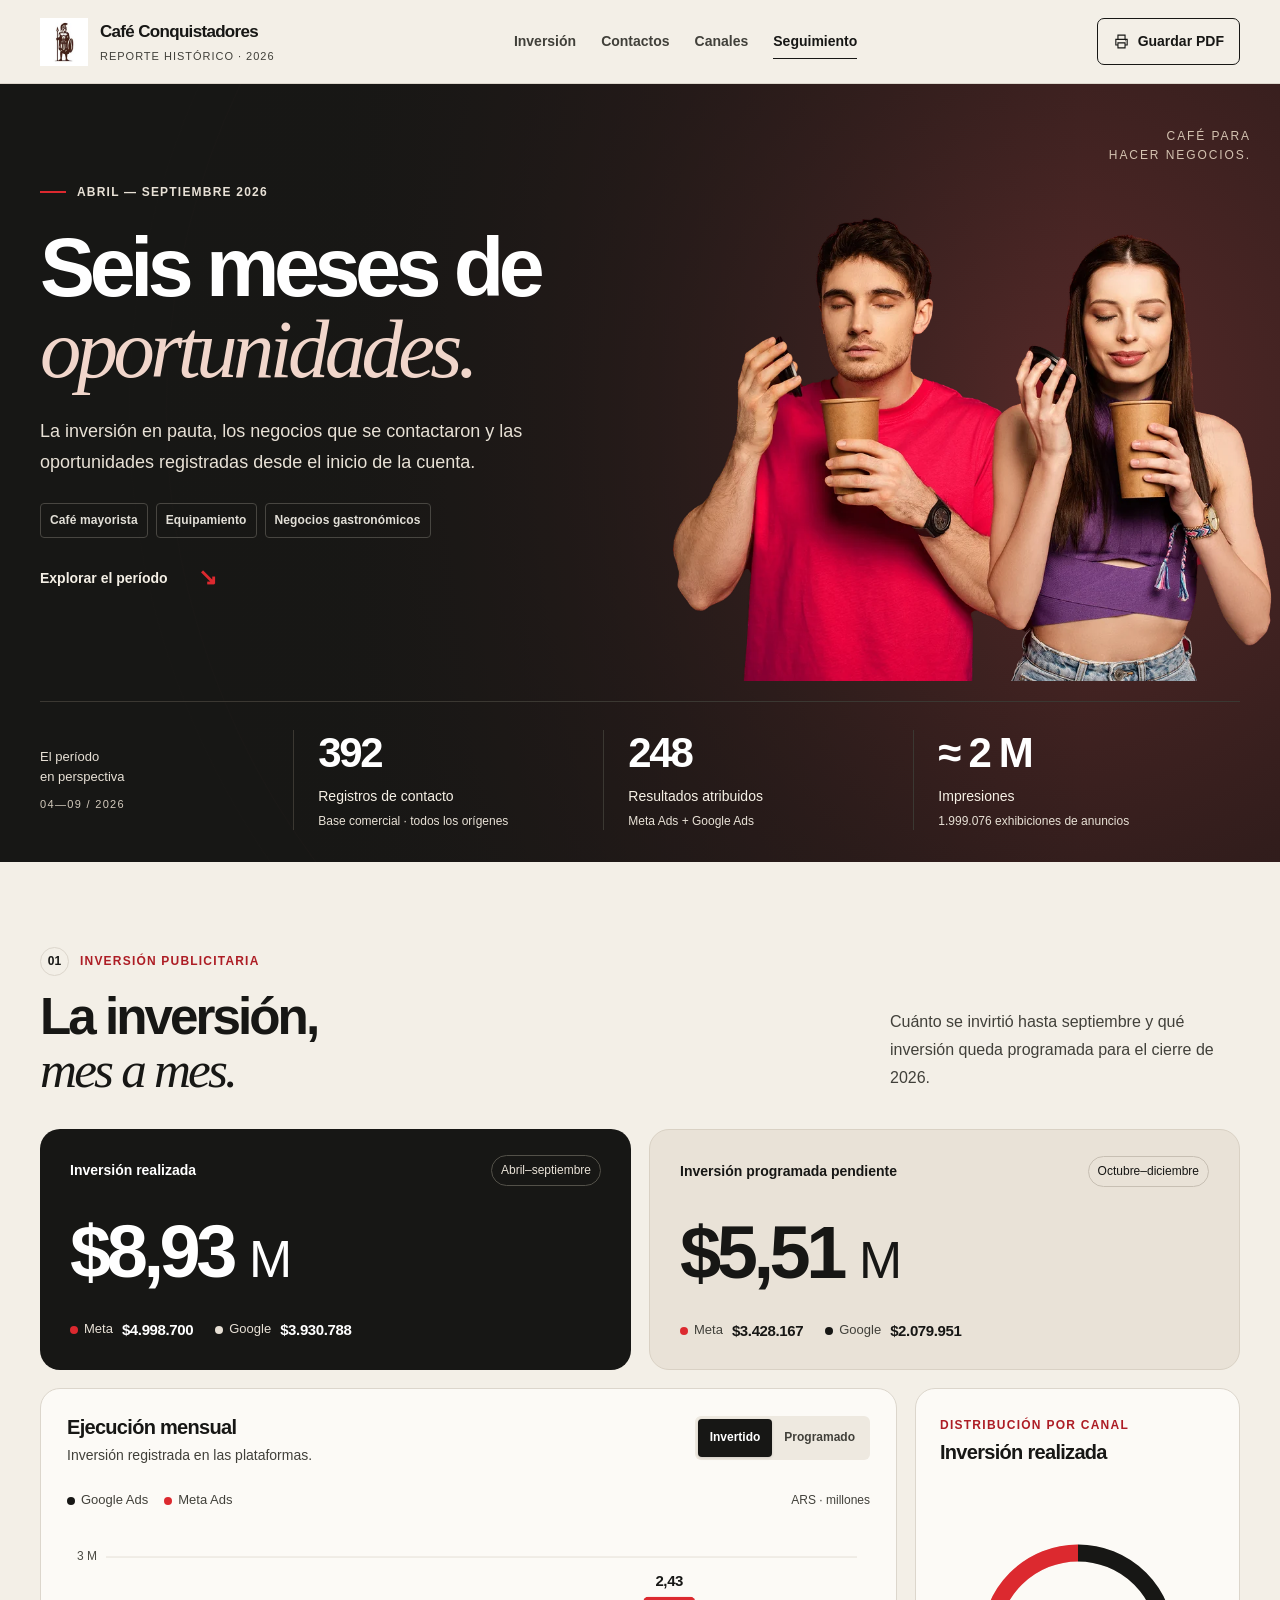
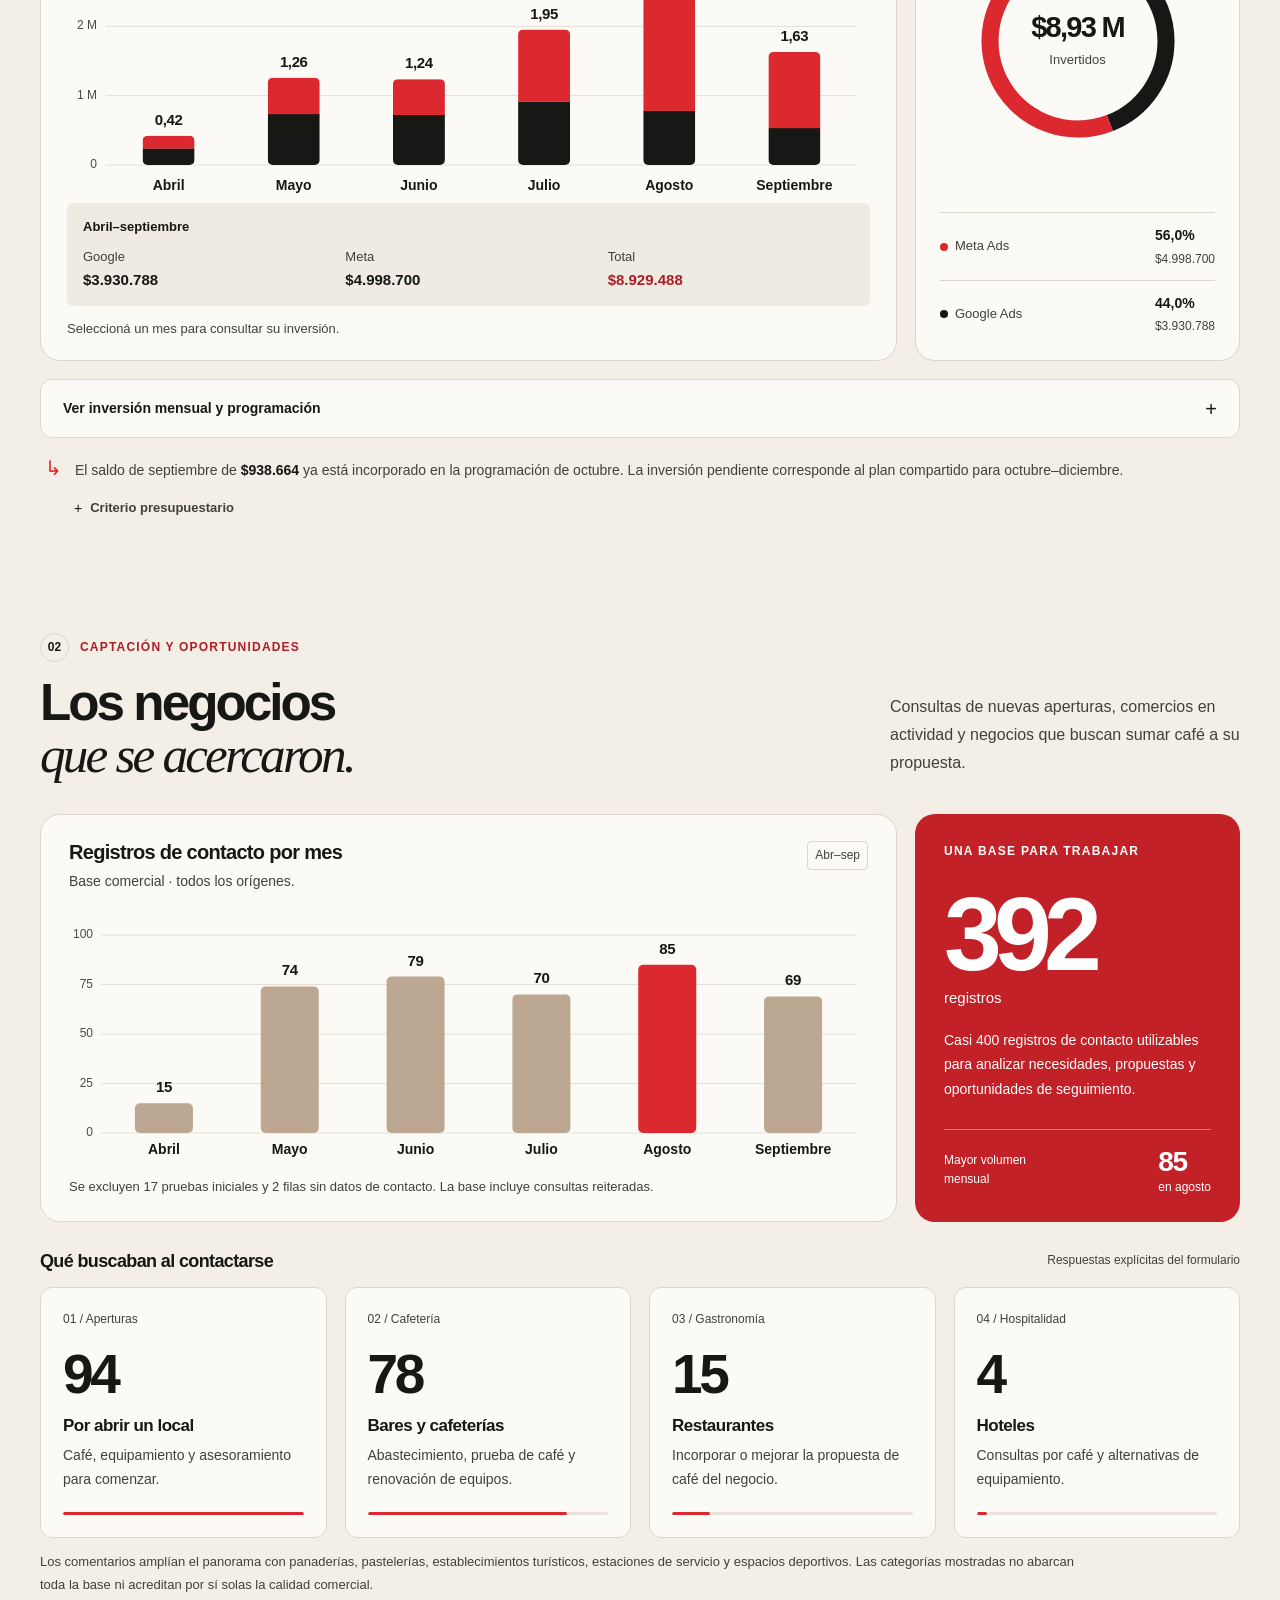
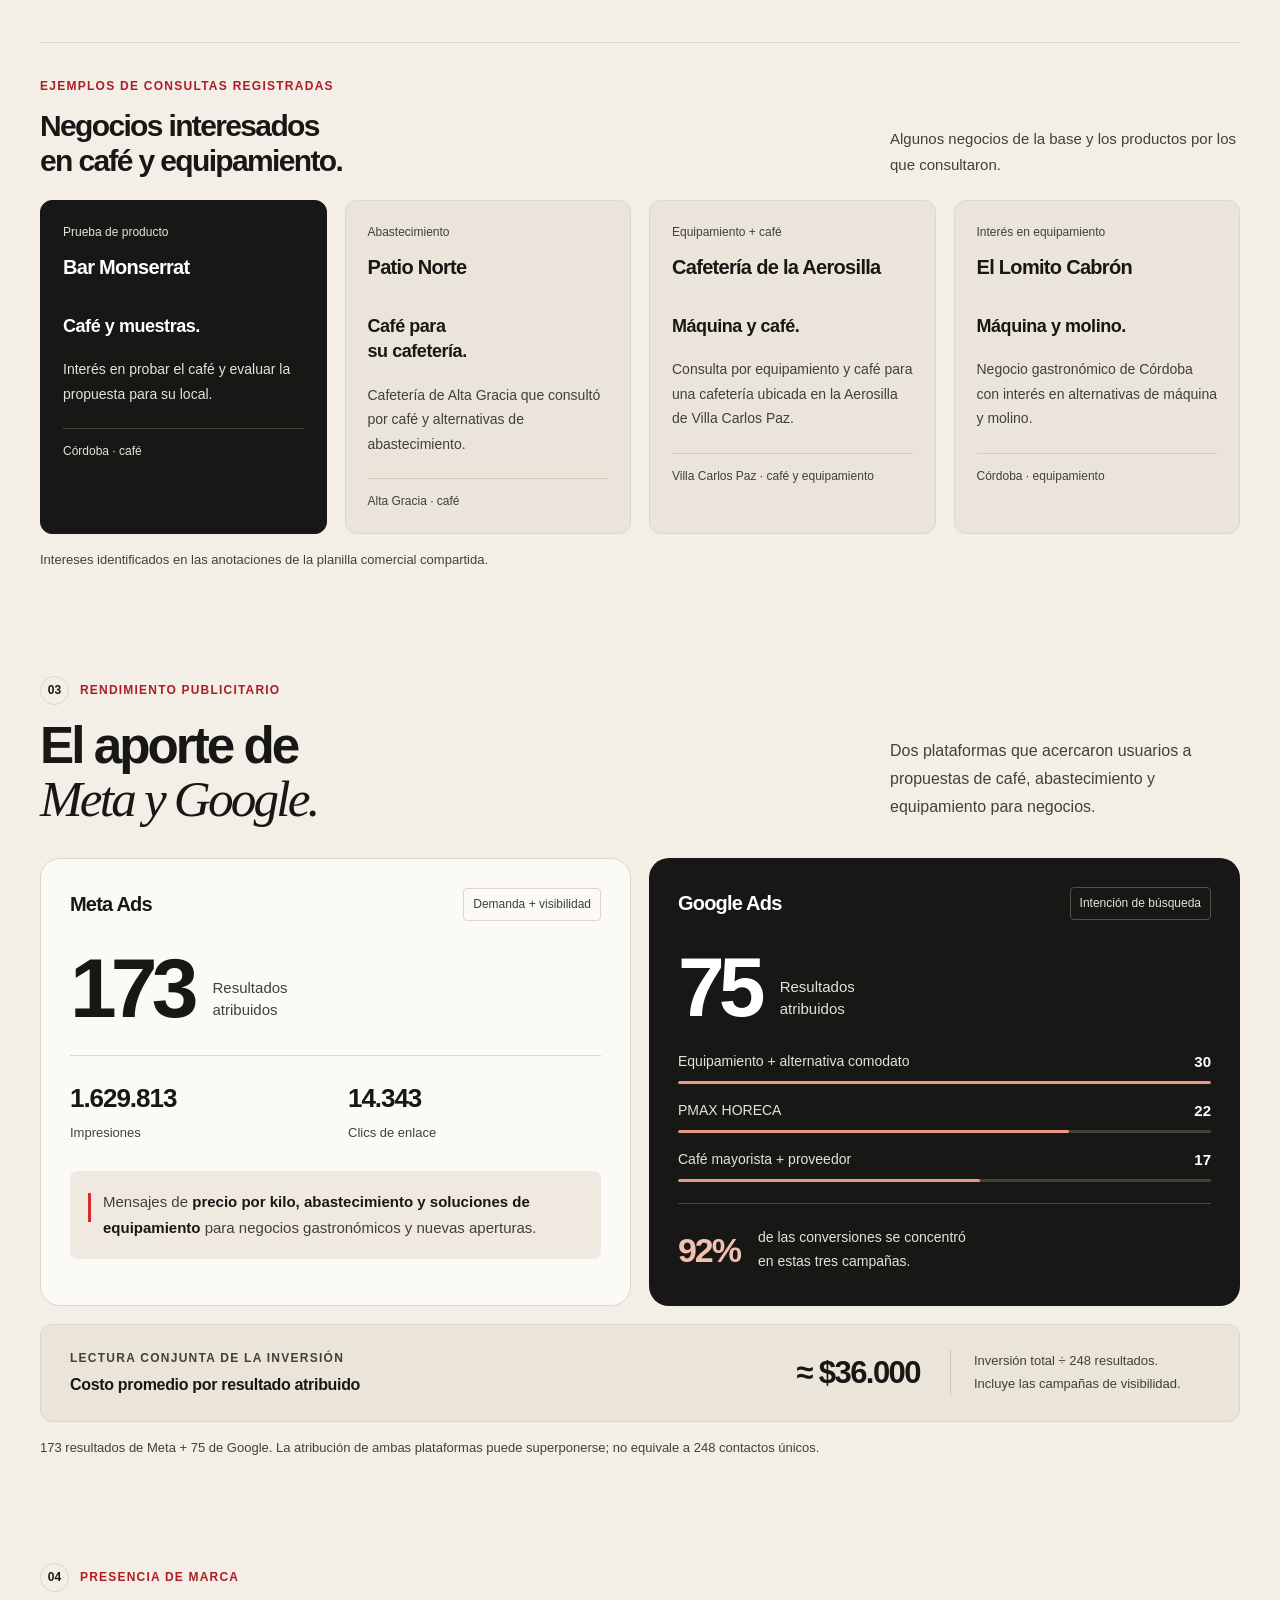
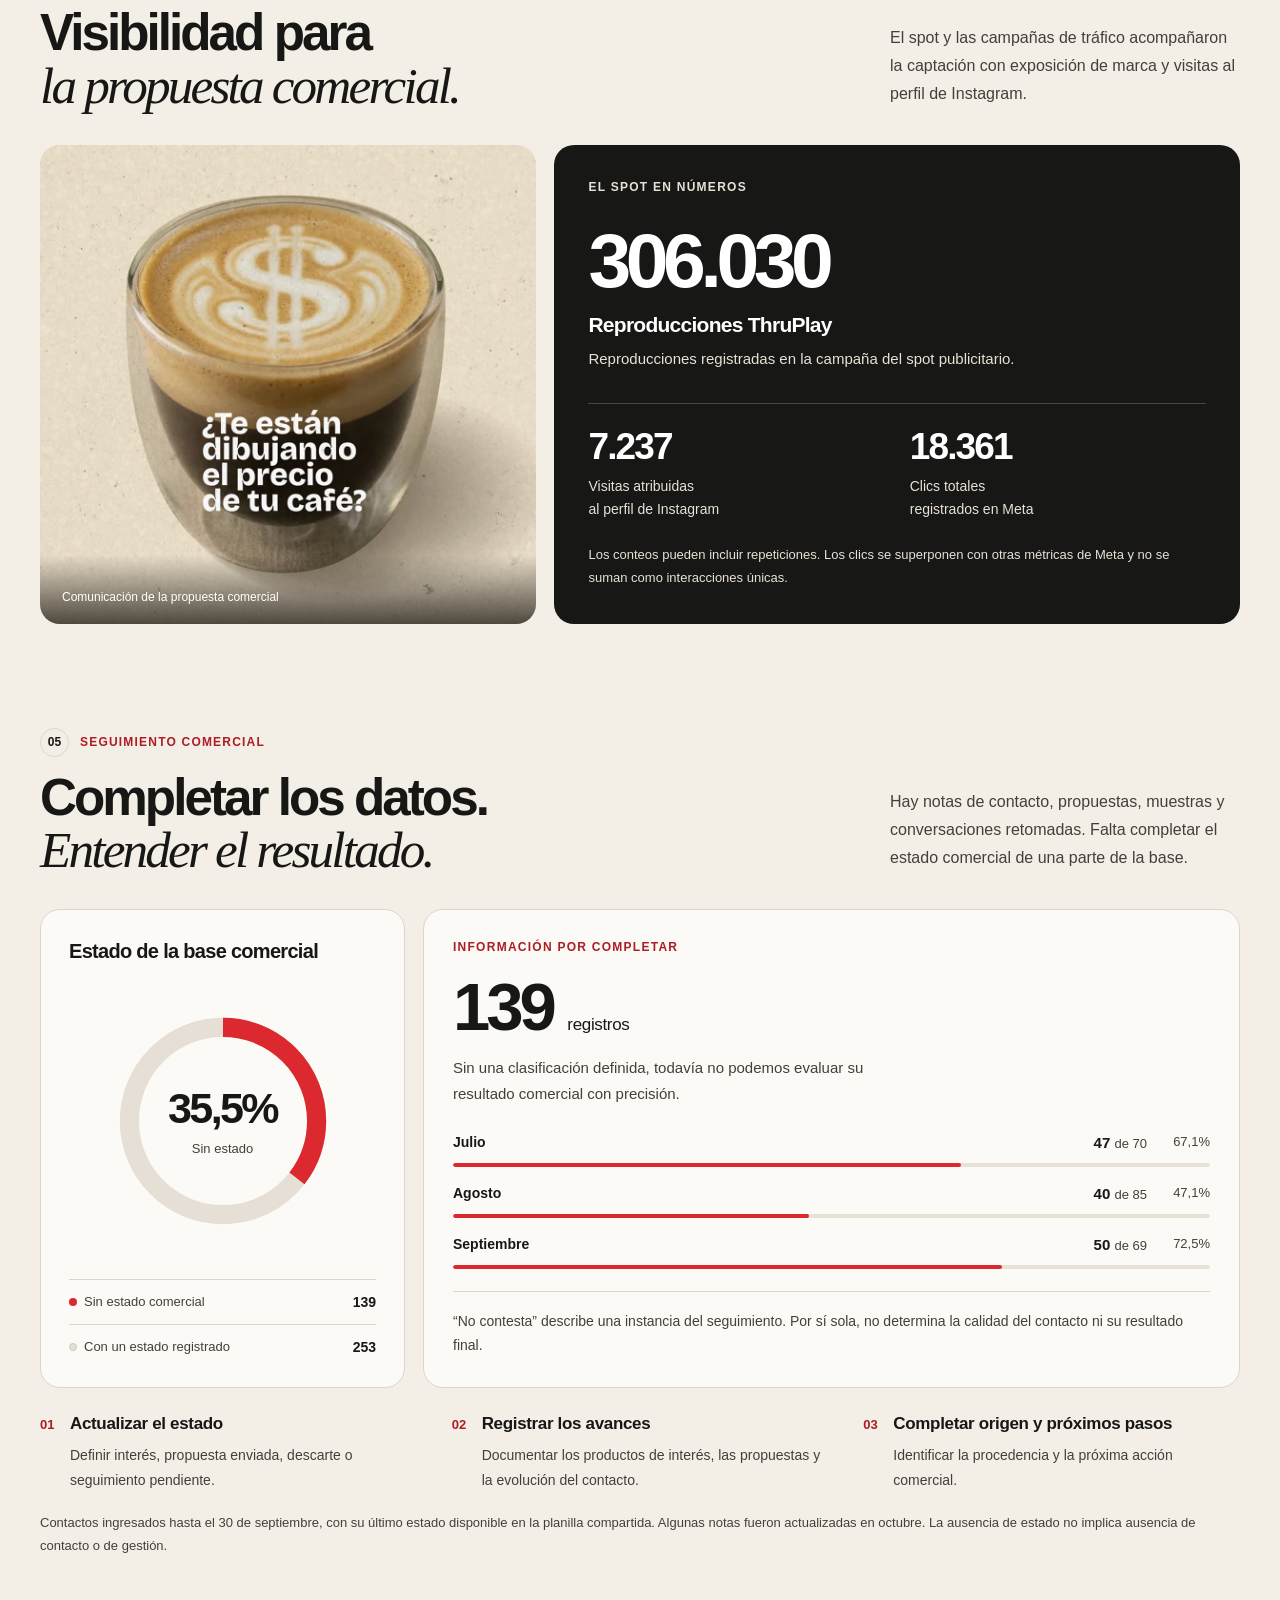
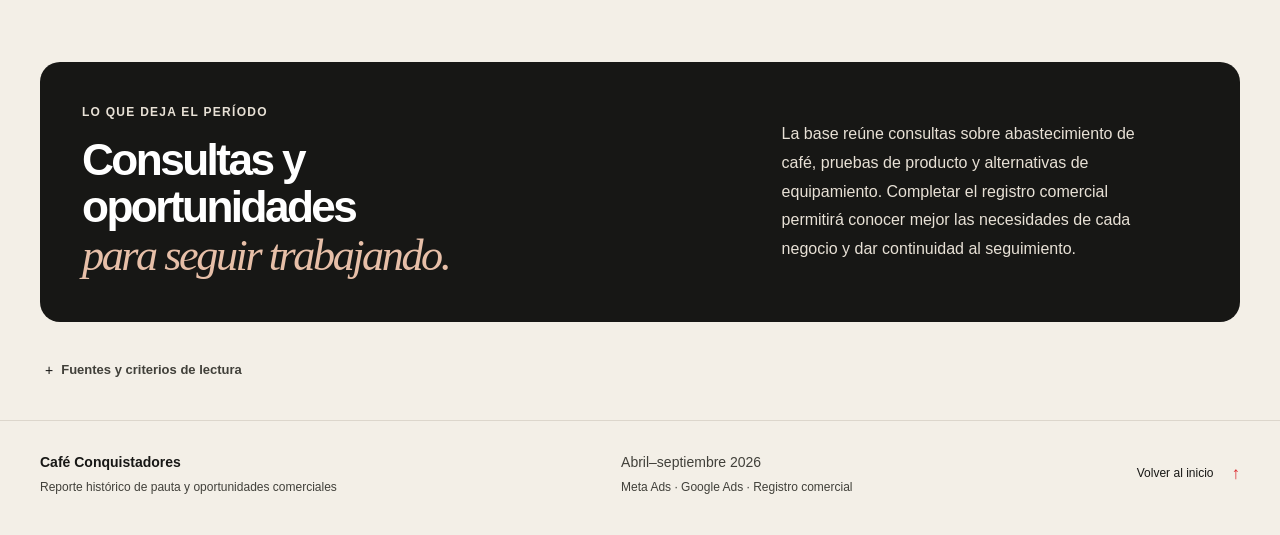
==== commit e0e985bc: "Add files via upload" ====
--- a/index.html
+++ b/index.html
@@ -3,7 +3,7 @@
 <head>
   <meta charset="utf-8">
   <meta name="viewport" content="width=device-width, initial-scale=1">
-  <meta name="description" content="Reporte histórico de Café Conquistadores. Inversión publicitaria, consultas comerciales, resultados documentados y visibilidad de marca entre abril y septiembre de 2026.">
+  <meta name="description" content="Reporte histórico de Café Conquistadores. Inversión publicitaria, consultas comerciales, productos de interés y visibilidad de marca entre abril y septiembre de 2026.">
   <meta name="robots" content="noindex, nofollow">
   <meta name="theme-color" content="#171715">
   <title>Café Conquistadores · Reporte histórico 2026</title>
@@ -38,7 +38,7 @@
         <div class="hero-copy">
           <p class="eyebrow light"><span class="small-line"></span>Abril — septiembre 2026</p>
           <h1 id="hero-title">Seis meses de<br><em>oportunidades.</em></h1>
-          <p class="hero-description">La inversión en pauta, los negocios que se contactaron y los resultados comerciales documentados desde el inicio de la cuenta.</p>
+          <p class="hero-description">La inversión en pauta, los negocios que se contactaron y las oportunidades registradas desde el inicio de la cuenta.</p>
           <div class="hero-tags"><span>Café mayorista</span><span>Equipamiento</span><span>Negocios gastronómicos</span></div>
           <a class="hero-link" href="#presupuesto">Explorar el período <span aria-hidden="true">↘</span></a>
         </div>
@@ -161,20 +161,14 @@
         <p class="source-note profiles-note">Los comentarios amplían el panorama con panaderías, pastelerías, establecimientos turísticos, estaciones de servicio y espacios deportivos. Las categorías mostradas no abarcan toda la base ni acreditan por sí solas la calidad comercial.</p>
 
         <div class="commercial-block" id="resultados">
-          <div class="commercial-heading"><p class="eyebrow small">Resultados comerciales documentados</p><h3>Algunas consultas<br>se transformaron en compras.</h3><p>La planilla permite identificar operaciones concretas y casos de recompra.</p></div>
-          <div class="commercial-metrics">
-            <div><strong>29</strong><span>Movimientos de venta<br>de café e insumos</span></div>
-            <div><strong>306 <small>kg</small></strong><span>Café registrado<br>en ventas</span></div>
-            <div><strong>5</strong><span>Clientes con más<br>de una compra</span></div>
-            <div><strong>5</strong><span>Operaciones de<br>máquina / molino</span></div>
+          <div class="commercial-heading"><p class="eyebrow small">Ejemplos de consultas registradas</p><h3>Negocios interesados<br>en café y equipamiento.</h3><p>Algunos negocios de la base y los productos por los que consultaron.</p></div>
+          <div class="cases-grid">
+            <article class="case-card featured-case"><span class="case-type">Prueba de producto</span><h4>Bar Monserrat</h4><p class="case-main-result">Café y muestras.</p><p>Interés en probar el café y evaluar la propuesta para su local.</p><span class="case-footnote">Córdoba · café</span></article>
+            <article class="case-card"><span class="case-type">Abastecimiento</span><h4>Patio Norte</h4><p class="case-main-result">Café para<br>su cafetería.</p><p>Cafetería de Alta Gracia que consultó por café y alternativas de abastecimiento.</p><span class="case-footnote">Alta Gracia · café</span></article>
+            <article class="case-card"><span class="case-type">Equipamiento + café</span><h4>Cafetería de la Aerosilla</h4><p class="case-main-result">Máquina y café.</p><p>Consulta por equipamiento y café para una cafetería ubicada en la Aerosilla de Villa Carlos Paz.</p><span class="case-footnote">Villa Carlos Paz · café y equipamiento</span></article>
+            <article class="case-card"><span class="case-type">Interés en equipamiento</span><h4>El Lomito Cabrón</h4><p class="case-main-result">Máquina y molino.</p><p>Negocio gastronómico de Córdoba con interés en alternativas de máquina y molino.</p><span class="case-footnote">Córdoba · equipamiento</span></article>
           </div>
-          <div class="cases-grid">
-            <article class="case-card featured-case"><span class="case-type">Recompra documentada</span><h4>Bar Monserrat</h4><div class="case-highlight"><strong>8 <span>compras</span></strong><strong>176 <span>kg de café</span></strong></div><p>Una consulta por café, envío de muestra y compras posteriores registradas de forma recurrente.</p><span class="case-footnote">Córdoba · abastecimiento</span></article>
-            <article class="case-card"><span class="case-type">Abastecimiento</span><h4>Patio Norte</h4><div class="case-highlight"><strong>2 <span>compras</span></strong><strong>14 <span>kg de café</span></strong></div><p>Negocio gastronómico de Alta Gracia con consulta y recompra documentadas.</p><span class="case-footnote">Alta Gracia · café</span></article>
-            <article class="case-card"><span class="case-type">Equipamiento + café</span><h4>Cafetería de la Aerosilla</h4><p class="case-main-result">Máquina, molino<br>y compras posteriores.</p><p>Compra de equipamiento y tres compras de café registradas en la planilla.</p><span class="case-footnote">Villa Carlos Paz · equipamiento</span></article>
-            <article class="case-card"><span class="case-type">Compra documentada</span><h4>El Lomito Cabrón</h4><p class="case-main-result">Máquina, molino<br>y café.</p><p>Consulta en agosto y registro posterior de compra de equipamiento junto con café.</p><span class="case-footnote">Córdoba · equipamiento</span></article>
-          </div>
-          <p class="source-note commercial-note">Datos del registro comercial aportado, con trazabilidad parcial del origen publicitario. Se excluyen ventas de octubre, movimientos sin fecha y operaciones identificadas como vendedor. Las operaciones de equipamiento se cuentan por separado.</p>
+          <p class="source-note commercial-note">Intereses identificados en las anotaciones de la planilla comercial compartida.</p>
         </div>
       </section>
 
@@ -202,7 +196,7 @@
           </article>
         </div>
         <div class="blended-cost"><div><span class="eyebrow small">Lectura conjunta de la inversión</span><h3>Costo promedio por resultado atribuido</h3></div><strong>≈ $36.000</strong><p>Inversión total ÷ 248 resultados.<br>Incluye las campañas de visibilidad.</p></div>
-        <p class="source-note">173 resultados de Meta + 75 de Google. La atribución de ambas plataformas puede superponerse; no equivale a 248 contactos únicos ni a ventas confirmadas.</p>
+        <p class="source-note">173 resultados de Meta + 75 de Google. La atribución de ambas plataformas puede superponerse; no equivale a 248 contactos únicos.</p>
       </section>
 
       <section class="report-section" id="visibilidad" aria-labelledby="visibility-title">
@@ -247,23 +241,23 @@
           </article>
         </div>
         <div class="followup-actions">
-          <article><span>01</span><h3>Actualizar el estado</h3><p>Definir interés, compra, descarte o seguimiento pendiente.</p></article>
-          <article><span>02</span><h3>Registrar el resultado</h3><p>Relacionar las consultas con operaciones y compras posteriores.</p></article>
+          <article><span>01</span><h3>Actualizar el estado</h3><p>Definir interés, propuesta enviada, descarte o seguimiento pendiente.</p></article>
+          <article><span>02</span><h3>Registrar los avances</h3><p>Documentar los productos de interés, las propuestas y la evolución del contacto.</p></article>
           <article><span>03</span><h3>Completar origen y próximos pasos</h3><p>Identificar la procedencia y la próxima acción comercial.</p></article>
         </div>
         <p class="source-note">Contactos ingresados hasta el 30 de septiembre, con su último estado disponible en la planilla compartida. Algunas notas fueron actualizadas en octubre. La ausencia de estado no implica ausencia de contacto o de gestión.</p>
       </section>
 
       <section class="closing" aria-labelledby="closing-title">
-        <div><p class="eyebrow light small">Lo que deja el período</p><h2 id="closing-title">Consultas, compras<br>y oportunidades<br><em>para seguir trabajando.</em></h2></div>
-        <p>La base reúne necesidades concretas de café y equipamiento, con casos de compra y recompra documentados. Un registro comercial más completo permitirá reconocer qué oportunidades generan mayor valor para el negocio.</p>
+        <div><p class="eyebrow light small">Lo que deja el período</p><h2 id="closing-title">Consultas y<br>oportunidades<br><em>para seguir trabajando.</em></h2></div>
+        <p>La base reúne consultas sobre abastecimiento de café, pruebas de producto y alternativas de equipamiento. Completar el registro comercial permitirá conocer mejor las necesidades de cada negocio y dar continuidad al seguimiento.</p>
       </section>
       <details class="method-details final-method">
         <summary>Fuentes y criterios de lectura</summary>
         <div class="method-grid">
           <div><h3>Pauta</h3><p>Extractos de Meta Ads y Google Ads, del 1 de abril al 30 de septiembre de 2026, contrastados con el dashboard de Mastermetrics. Los resultados atribuidos pueden superponerse entre plataformas.</p></div>
           <div><h3>Contactos</h3><p>Pestaña Landing de la planilla comercial. 411 registros fechados en abril–septiembre, menos 17 pruebas y 2 filas sin datos de contacto. Quedan 392 registros utilizables, antes de consolidar reiteraciones.</p></div>
-          <div><h3>Comercial</h3><p>Movimientos con fecha de abril–septiembre en el registro de ventas aportado. Se excluyen operaciones sin fecha, ventas de octubre y operaciones identificadas como vendedor. La atribución de ventas a campañas es parcial.</p></div>
+          <div><h3>Casos de consulta</h3><p>Ejemplos identificados en las anotaciones de la planilla comercial, con foco en los negocios que consultaron y sus productos de interés.</p></div>
           <div><h3>Presupuesto</h3><p>Inversión realizada según plataformas. Programación de octubre–diciembre según la captura compartida, con el saldo de septiembre incluido en octubre. La conciliación definitiva con el presupuesto global queda pendiente.</p></div>
         </div>
       </details>
--- a/styles.css
+++ b/styles.css
@@ -62,7 +62,7 @@
 .hero-orbit { position: absolute; width: 550px; height: 550px; border: 1px solid #5a2529; background: radial-gradient(circle, #502022 0%, #271a18 60%, transparent 70%); border-radius: 50%; right: -75px; top: 55px; }
 .hero-orbit:before { content: ""; position: absolute; inset: -34px; border: 1px solid #392724; border-radius: 50%; }
 .art-label { position: absolute; right: 65px; top: 43px; font-size: 10px; line-height: 1.6; letter-spacing: .16em; text-transform: uppercase; color: #938176; text-align: right; z-index: 2; }
-.hero-bottom { display: grid; grid-template-columns: .8fr 1fr 1fr 1.15fr; border-top: 1px solid #3b3832; padding-block: 28px 32px; gap: 26px; position: relative; z-index: 3; }
+.hero-bottom { display: grid; grid-template-columns: .8fr 1fr 1fr 1.15fr; margin-top: 24px; border-top: 1px solid #3b3832; padding-block: 28px 32px; gap: 26px; position: relative; z-index: 3; }
 .hero-bottom-intro { display: flex; flex-direction: column; justify-content: center; font-size: 11px; color: #ada69a; line-height: 1.5; }
 .index-mark { font-size: 9px; margin-top: 10px; letter-spacing: .12em; color: #726f67; }
 .hero-stat { padding-left: 24px; border-left: 1px solid #3b3832; }
@@ -210,6 +210,7 @@
 .case-card > p { font-size: 11px; color: var(--muted); margin-top: 18px; line-height: 1.6; }
 .featured-case > p { color: #c8beb0; }
 .case-card > .case-main-result { font-size: 17px; font-weight: 600; color: var(--ink); line-height: 1.3; letter-spacing: -.025em; margin-top: 15px; }
+.featured-case > .case-main-result { color: white; }
 .case-footnote { font-size: 9px; color: #82796d; border-top: 1px solid #d5ccbe; padding-top: 13px; margin-top: auto; }
 .case-card > p + .case-footnote { margin-top: 22px; }
 .featured-case .case-footnote { border-color: #494339; color: #a99b8a; }
@@ -386,7 +387,7 @@
   .hero-art img { width: 495px; right: 0; bottom: -13px; }
   .hero-orbit { width: 380px; height: 380px; top: 5px; right: 0; }
   .art-label { display: none; }
-  .hero-bottom { grid-template-columns: 1fr 1fr 1fr; gap: 13px; padding-block: 25px 29px; }
+  .hero-bottom { grid-template-columns: 1fr 1fr 1fr; gap: 13px; margin-top: 20px; padding-block: 25px 29px; }
   .hero-bottom-intro { display: none; }
   .hero-stat { padding-left: 12px; }
   .hero-stat:first-of-type { border-left: 0; }
@@ -549,6 +550,224 @@
   .closing h2 { font-size: 31px; }
 }
 @media (prefers-reduced-motion: reduce) { html { scroll-behavior: auto; } *, *:before, *:after { transition: none !important; animation: none !important; } }
+/* Ajustes de lectura · octubre de 2026.
+   Aplican a pantalla; la composición para imprimir conserva sus proporciones. */
+@media screen {
+  :root {
+    --muted: #41403a;
+    --red-text: #ad1d25;
+    --on-dark: #e8e1d6;
+    --body: "Inter", ui-sans-serif, -apple-system, BlinkMacSystemFont, "Segoe UI", "Helvetica Neue", Arial, sans-serif;
+  }
+  body { line-height: 1.6; }
+  .brand-name small { font-size: 11px; }
+  .desktop-nav a, .print-button { font-size: 14px; }
+  .eyebrow { color: var(--red-text); font-size: 12px; letter-spacing: .1em; }
+  .eyebrow.small { font-size: 12px; }
+  .eyebrow.light { color: var(--on-dark); }
+  .hero-description { color: var(--on-dark); font-size: 18px; line-height: 1.7; }
+  .hero-tags span { font-size: 12px; }
+  .hero-link { font-size: 14px; }
+  .hero-bottom-intro { font-size: 13px; color: var(--on-dark); }
+  .index-mark { font-size: 11px; color: #d4cbbd; }
+  .hero-stat > span { font-size: 14px; color: #f7f1e6; line-height: 1.5; }
+  .hero-stat small { font-size: 12px; color: var(--on-dark); margin-top: 5px; }
+  .section-intro { font-size: 16px; line-height: 1.75; }
+  .section-number { font-size: 12px; }
+  .total-card-top { font-size: 14px; }
+  .period-pill { font-size: 12px; }
+  .platform-totals { font-size: 13px; gap: 14px 22px; }
+  .platform-totals b { font-size: 15px; }
+  .total-dark .period-pill, .total-dark .platform-totals > span { color: var(--on-dark); }
+  h3 { font-size: 20px; }
+  .panel-heading p { font-size: 14px; line-height: 1.6; }
+  .segmented-control button { font-size: 12px; padding: 9px 12px; min-height: 38px; }
+  .chart-legend { font-size: 13px; }
+  .chart-legend .legend-unit { font-size: 12px; }
+  .chart-axis-label { fill: #4b4a43; font-size: 12px; }
+  .chart-month-label { fill: var(--ink); font-size: 14px; }
+  .chart-value-label { font-size: 15px; }
+  .chart-readout { display: grid; grid-template-columns: repeat(3, minmax(0, 1fr)); gap: 10px 16px; padding: 14px 16px; font-size: 13px; line-height: 1.5; }
+  .chart-readout .readout-period { grid-column: 1 / -1; font-size: 13px; margin-right: 0; width: auto; }
+  .chart-readout > span:not(.readout-period) { display: flex; flex-direction: column; gap: 3px; min-width: 0; }
+  .chart-readout b { font-size: 15px; margin-left: 0; }
+  .chart-readout .readout-total b { color: var(--red-text); }
+  .chart-caption, .source-note { font-size: 13px; line-height: 1.75; }
+  .distribution-panel h3 { font-size: 20px; }
+  .donut-center small { font-size: 13px; }
+  .donut-legend { font-size: 13px; }
+  .donut-legend strong { font-size: 14px; }
+  .donut-legend strong small { display: block; font-size: 12px; text-align: right; margin: 3px 0 0; }
+  .monthly-table > summary { font-size: 14px; }
+  .data-table { font-size: 14px; }
+  .data-table caption { font-size: 13px; }
+  .data-table thead th { font-size: 12px; }
+  .data-table tfoot td:last-child { color: var(--red-text); }
+  .budget-context { font-size: 14px; line-height: 1.75; }
+  .method-details { font-size: 14px; }
+  .method-details > summary { font-size: 13px; }
+  .mini-badge { font-size: 12px; }
+  .contact-total { background: #c12127; }
+  .contact-total .eyebrow, .contact-total > p:not(.eyebrow), .contact-total-bottom > span { color: white; }
+  .contact-number > span { font-size: 15px; }
+  .contact-total > p:not(.eyebrow) { font-size: 14px; line-height: 1.75; }
+  .contact-total-bottom > span, .contact-total-bottom small { font-size: 12px; }
+  .profiles-heading > span, .profile-index { font-size: 12px; }
+  .profile-card h4 { font-size: 17px; line-height: 1.3; }
+  .profile-card p { font-size: 14px; line-height: 1.7; }
+  .commercial-heading > p:last-child { font-size: 15px; line-height: 1.75; }
+  .commercial-metrics span { font-size: 14px; }
+  .case-type, .case-highlight strong span, .case-footnote { font-size: 12px; }
+  .case-footnote { color: var(--muted); }
+  .case-card h4 { font-size: 20px; line-height: 1.25; }
+  .case-card > p { font-size: 14px; line-height: 1.75; }
+  .case-card > .case-main-result { font-size: 18px; line-height: 1.4; }
+  .featured-case .case-type, .featured-case .case-highlight strong span, .featured-case > p, .featured-case .case-footnote { color: var(--on-dark); }
+  .channel-top { flex-wrap: wrap; }
+  .channel-badge { font-size: 12px; }
+  .channel-result > span { font-size: 15px; }
+  .channel-metrics span { font-size: 13px; }
+  .channel-insight { font-size: 15px; line-height: 1.75; }
+  .google-card .channel-badge, .google-card .channel-result > span, .rank-row > span, .google-insight p { color: var(--on-dark); }
+  .rank-row > span { font-size: 14px; }
+  .rank-row > strong { font-size: 15px; }
+  .google-insight p { font-size: 14px; line-height: 1.7; }
+  .blended-cost .eyebrow { font-size: 12px; }
+  .blended-cost h3 { font-size: 16px; line-height: 1.35; }
+  .blended-cost > p { font-size: 13px; line-height: 1.75; }
+  .brand-creative figcaption { font-size: 12px; color: white; }
+  .visibility-card .eyebrow { color: var(--on-dark); }
+  .visibility-card > p:not(.eyebrow) { font-size: 15px; color: var(--on-dark); line-height: 1.75; }
+  .visibility-secondary span { font-size: 14px; color: var(--on-dark); }
+  .visibility-card > .visibility-note { font-size: 13px !important; color: var(--on-dark) !important; }
+  .followup-donut-panel h3 { font-size: 20px; line-height: 1.3; }
+  .followup-donut .donut-center small { font-size: 13px; }
+  .followup-head > p:last-child { font-size: 15px; line-height: 1.75; max-width: 470px; }
+  .pending-row { grid-template-columns: 1fr 100px 55px; }
+  .pending-row > span:first-child { font-size: 14px; }
+  .pending-row strong { font-size: 15px; }
+  .pending-row small, .pending-percent { font-size: 13px; }
+  .followup-note { font-size: 14px; line-height: 1.75; }
+  .followup-actions article > span { font-size: 13px; color: var(--red-text); }
+  .followup-actions h3 { font-size: 17px; line-height: 1.35; }
+  .followup-actions p { font-size: 14px; line-height: 1.75; }
+  .closing > p { font-size: 16px; color: var(--on-dark); line-height: 1.8; }
+  .method-grid h3 { font-size: 15px; }
+  .method-grid p { font-size: 14px; }
+  .footer-inner { font-size: 14px; }
+  .footer-inner span, .footer-inner a { font-size: 12px; }
+  .footer-inner a span { font-size: 17px; }
+}
+/* El fondo del hero se dibuja sobre el banner completo, fuera de la columna
+   de la imagen. Así puede extenderse hasta los bordes de cualquier escritorio. */
+@media screen and (min-width: 901px) {
+  .hero { isolation: isolate; }
+  .hero::before { content: ""; position: absolute; pointer-events: none; width: max(1200px, 118vw); aspect-ratio: 1; left: 72%; top: 42%; transform: translate(-50%, -50%); border: 1px solid #70373b; border-radius: 50%; background: radial-gradient(circle at 58% 50%, #572a29 0%, #321d1c 42%, #201817 70%, #171715 100%); box-shadow: 0 0 0 36px #171715, 0 0 0 37px #432b2b; z-index: 0; }
+  .hero::after { content: ""; position: absolute; inset: 0; pointer-events: none; background: linear-gradient(90deg, #171715 0%, #171715f2 27%, #17171570 57%, #17171500 85%); z-index: 0; }
+  .hero-inner { z-index: 1; }
+  .hero-art { overflow: visible; }
+  .hero-art::after, .hero-orbit { display: none; }
+  .art-label { font-size: 12px; color: #d4c3b1; }
+}
+@media screen and (min-width: 701px) and (max-width: 1100px) {
+  .panel-heading { flex-wrap: wrap; }
+  .budget-chart-layout { grid-template-columns: minmax(0, 1fr) 290px; }
+  .distribution-panel { min-width: 0; }
+  .case-card h4 { font-size: 19px; }
+  .blended-cost { grid-template-columns: minmax(0, 1fr) auto; }
+  .blended-cost > p { grid-column: 1 / -1; border-left: 0; padding-left: 0; }
+}
+@media screen and (max-width: 700px) {
+  .brand-name small { font-size: 9px; letter-spacing: .06em; }
+  .print-button { font-size: 11px; }
+  .eyebrow, .eyebrow.small { font-size: 11px; }
+  .hero-description { font-size: 15px; }
+  .hero-tags span { font-size: 10px; }
+  .hero-link { font-size: 12px; }
+  .hero-stat > span { font-size: 11px; }
+  .hero-stat small { font-size: 10px; line-height: 1.6; }
+  .section-intro { font-size: 14px; }
+  .section-number { font-size: 11px; }
+  .total-card-top { font-size: 12px; }
+  .period-pill { font-size: 10px; }
+  .platform-totals { font-size: 11px; }
+  .platform-totals b { font-size: 12px; }
+  .panel-heading h3 { font-size: 17px; line-height: 1.3; }
+  .panel-heading p { font-size: 12px; }
+  .segmented-control button { font-size: 11px; padding: 8px 10px; min-height: 36px; }
+  .chart-legend { font-size: 11px; }
+  .chart-legend .legend-unit { font-size: 10px; }
+  .chart-axis-label { font-size: 11px; }
+  .chart-month-label { font-size: 13px; }
+  .chart-value-label { font-size: 14px; }
+  .chart-readout { grid-template-columns: repeat(2, minmax(0, 1fr)); font-size: 12px; padding: 12px; gap: 10px 14px; }
+  .chart-readout .readout-period { font-size: 12px; }
+  .chart-readout b { font-size: 14px; }
+  .chart-readout .readout-total { grid-column: 1 / -1; flex-direction: row; align-items: center; justify-content: space-between; padding-top: 9px; border-top: 1px solid #d6cdbf; }
+  .chart-caption, .source-note { font-size: 12px; }
+  .distribution-panel h3 { font-size: 18px; }
+  .distribution-panel .donut-center small { font-size: 11px; }
+  .donut-legend { font-size: 11px; }
+  .donut-legend > div { gap: 8px; }
+  .donut-legend span { min-width: 0; }
+  .donut-legend strong { font-size: 12px; }
+  .donut-legend strong small { font-size: 10px; }
+  .monthly-table > summary, .data-table, .data-table caption { font-size: 12px; }
+  .data-table thead th { font-size: 11px; }
+  .budget-context, .method-details { font-size: 12px; }
+  .method-details > summary { font-size: 12px; }
+  .mini-badge { font-size: 10px; }
+  .contact-number > span { font-size: 12px; }
+  .contact-total > p:not(.eyebrow) { font-size: 12px; }
+  .contact-total-bottom > span, .contact-total-bottom small { font-size: 11px; }
+  .profiles-heading > span, .profile-index { font-size: 11px; }
+  .profile-card h4 { font-size: 15px; }
+  .profile-card p { font-size: 12px; }
+  .commercial-heading > p:last-child { font-size: 13px; }
+  .commercial-metrics span { font-size: 12px; }
+  .case-type, .case-highlight strong span, .case-footnote { font-size: 11px; }
+  .case-card h4 { font-size: 18px; }
+  .case-card > p { font-size: 13px; }
+  .case-card > .case-main-result { font-size: 16px; }
+  .channel-badge { font-size: 10px; }
+  .channel-result > span { font-size: 13px; }
+  .channel-metrics span { font-size: 12px; }
+  .channel-insight, .rank-row > span, .google-insight p { font-size: 13px; }
+  .rank-row > strong { font-size: 14px; }
+  .blended-cost .eyebrow { font-size: 11px; }
+  .blended-cost h3 { font-size: 15px; }
+  .blended-cost > p { font-size: 12px; }
+  .brand-creative figcaption { font-size: 11px; }
+  .visibility-card > p:not(.eyebrow), .visibility-secondary span { font-size: 13px; }
+  .visibility-card > .visibility-note { font-size: 12px !important; }
+  .followup-donut-panel h3 { font-size: 18px; }
+  .followup-donut-panel .donut-legend { font-size: 12px; }
+  .followup-donut-panel .donut-legend strong { font-size: 13px; }
+  .followup-head > p:last-child { font-size: 13px; }
+  .pending-row { grid-template-columns: minmax(0, 1fr) 90px 50px; }
+  .pending-row > span:first-child, .pending-row strong { font-size: 13px; }
+  .pending-row small, .pending-percent { font-size: 12px; }
+  .followup-note { font-size: 12px; }
+  .followup-actions h3 { font-size: 16px; }
+  .followup-actions p { font-size: 13px; }
+  .closing > p { font-size: 14px; }
+  .method-grid h3 { font-size: 14px; }
+  .method-grid p { font-size: 13px; }
+  .footer-inner { font-size: 12px; }
+  .footer-inner span, .footer-inner a { font-size: 11px; }
+  .footer-inner a span { font-size: 17px; }
+}
+@media screen and (max-width: 410px) {
+  .platform-totals { flex-direction: column; gap: 9px; }
+  .panel-heading { flex-wrap: wrap; }
+  .hero-bottom { gap: 10px; }
+  .hero-stat { padding-left: 8px; }
+  .distribution-panel .donut-legend { font-size: 10px; }
+  .profile-card { padding: 15px; }
+  .profile-index { font-size: 10px; }
+  .profile-card h4 { font-size: 14px; }
+  .case-card { min-width: 0; }
+}
 @media print {
   @page { size: A4; margin: 13mm; }
   html { scroll-behavior: auto; }
@@ -574,7 +793,7 @@
   .hero-art img { width: 385px; right: -60px; bottom: 0; }
   .hero-orbit { width: 310px; height: 310px; top: 10px; }
   .art-label { display: none; }
-  .hero-bottom { grid-template-columns: repeat(3, 1fr); padding: 18px 24px; gap: 15px; }
+  .hero-bottom { grid-template-columns: repeat(3, 1fr); margin-top: 10px; padding: 18px 24px; gap: 15px; }
   .hero-bottom-intro { display: none; }
   .hero-stat { padding-left: 15px; }
   .hero-stat strong { font-size: 28px; }
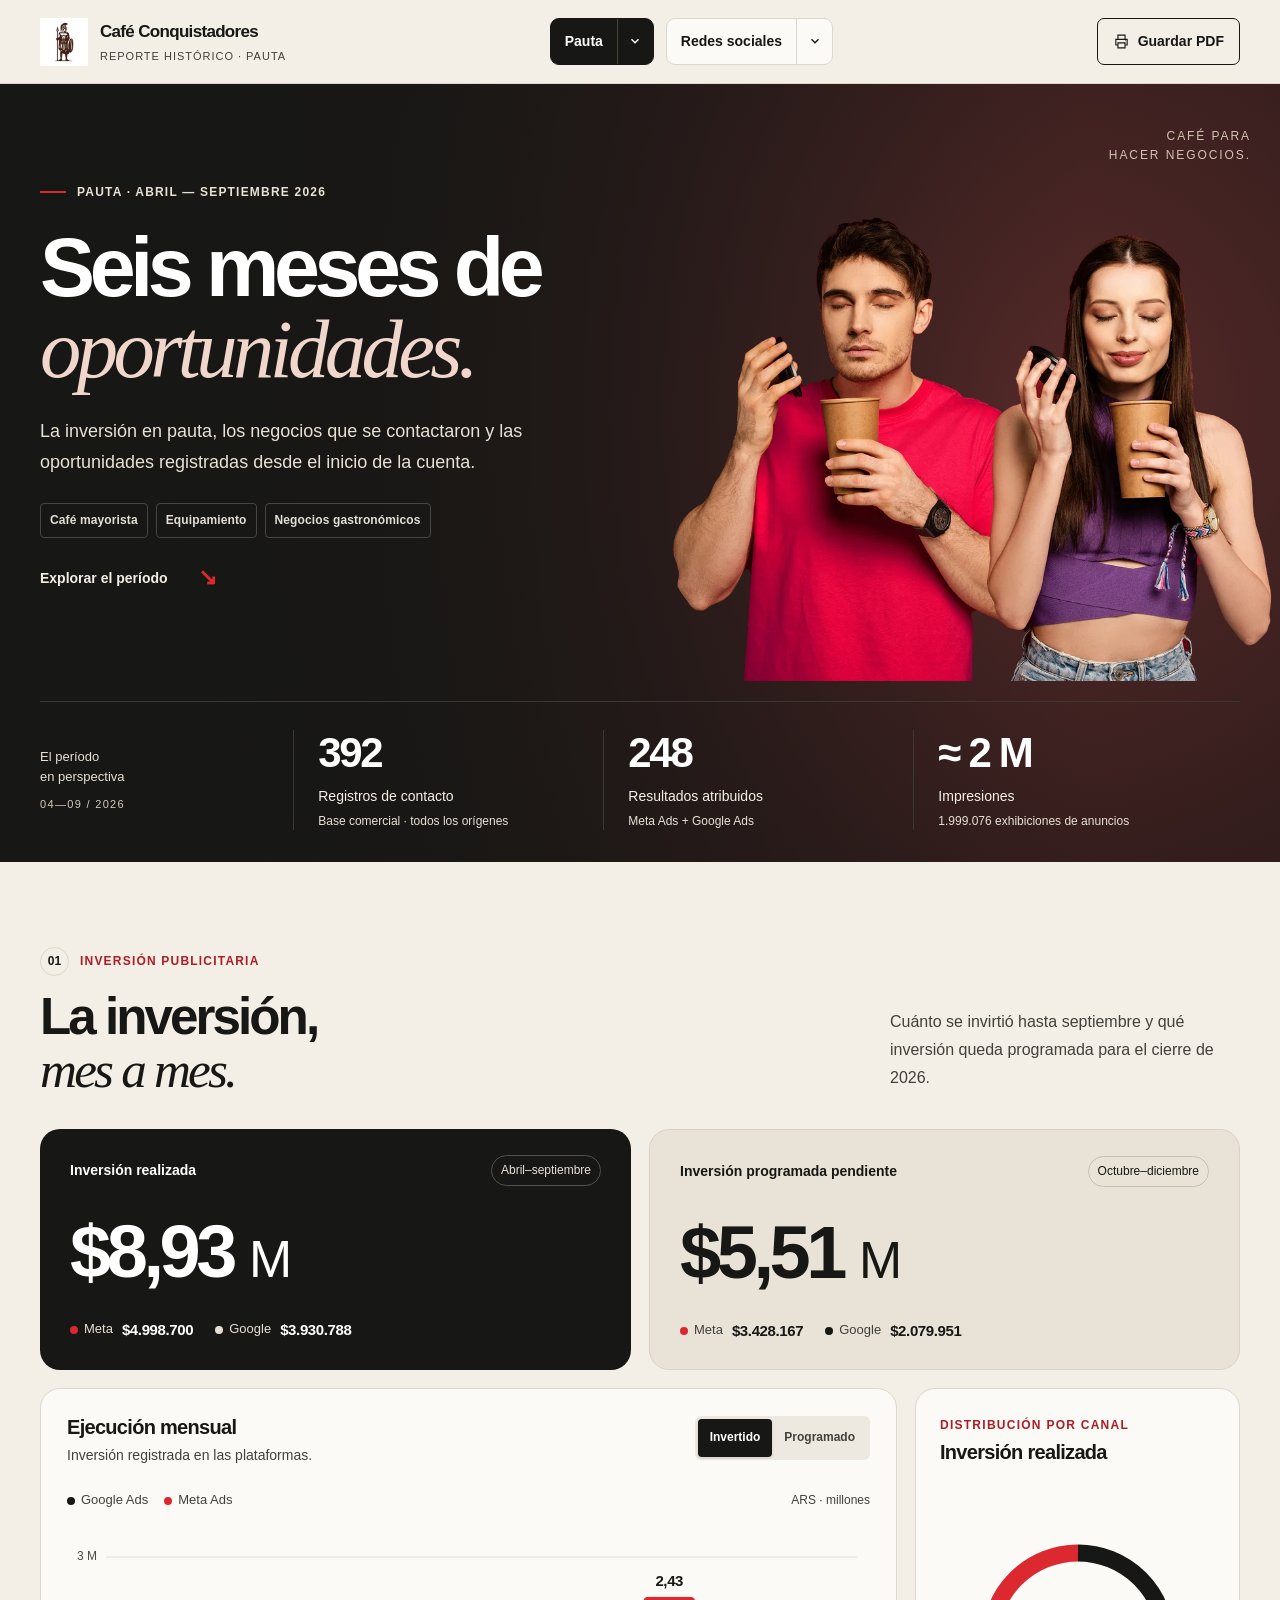
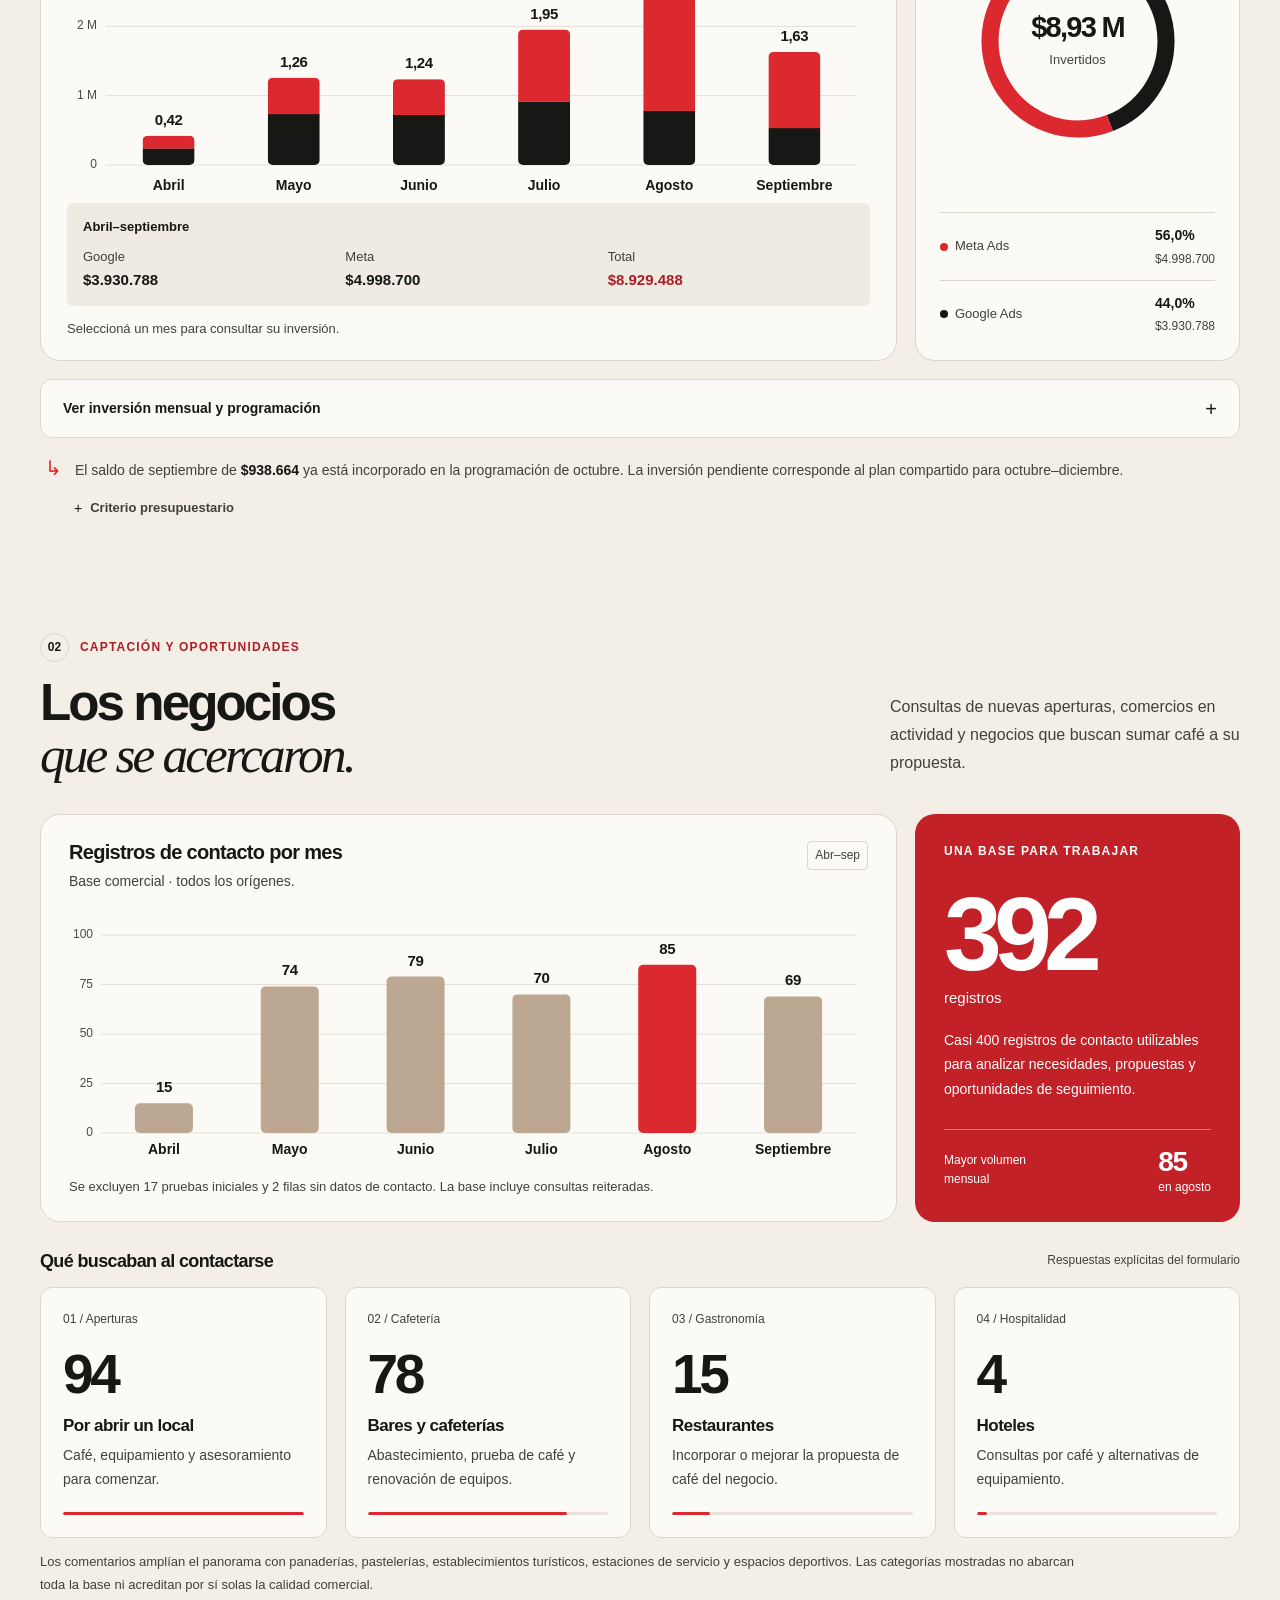
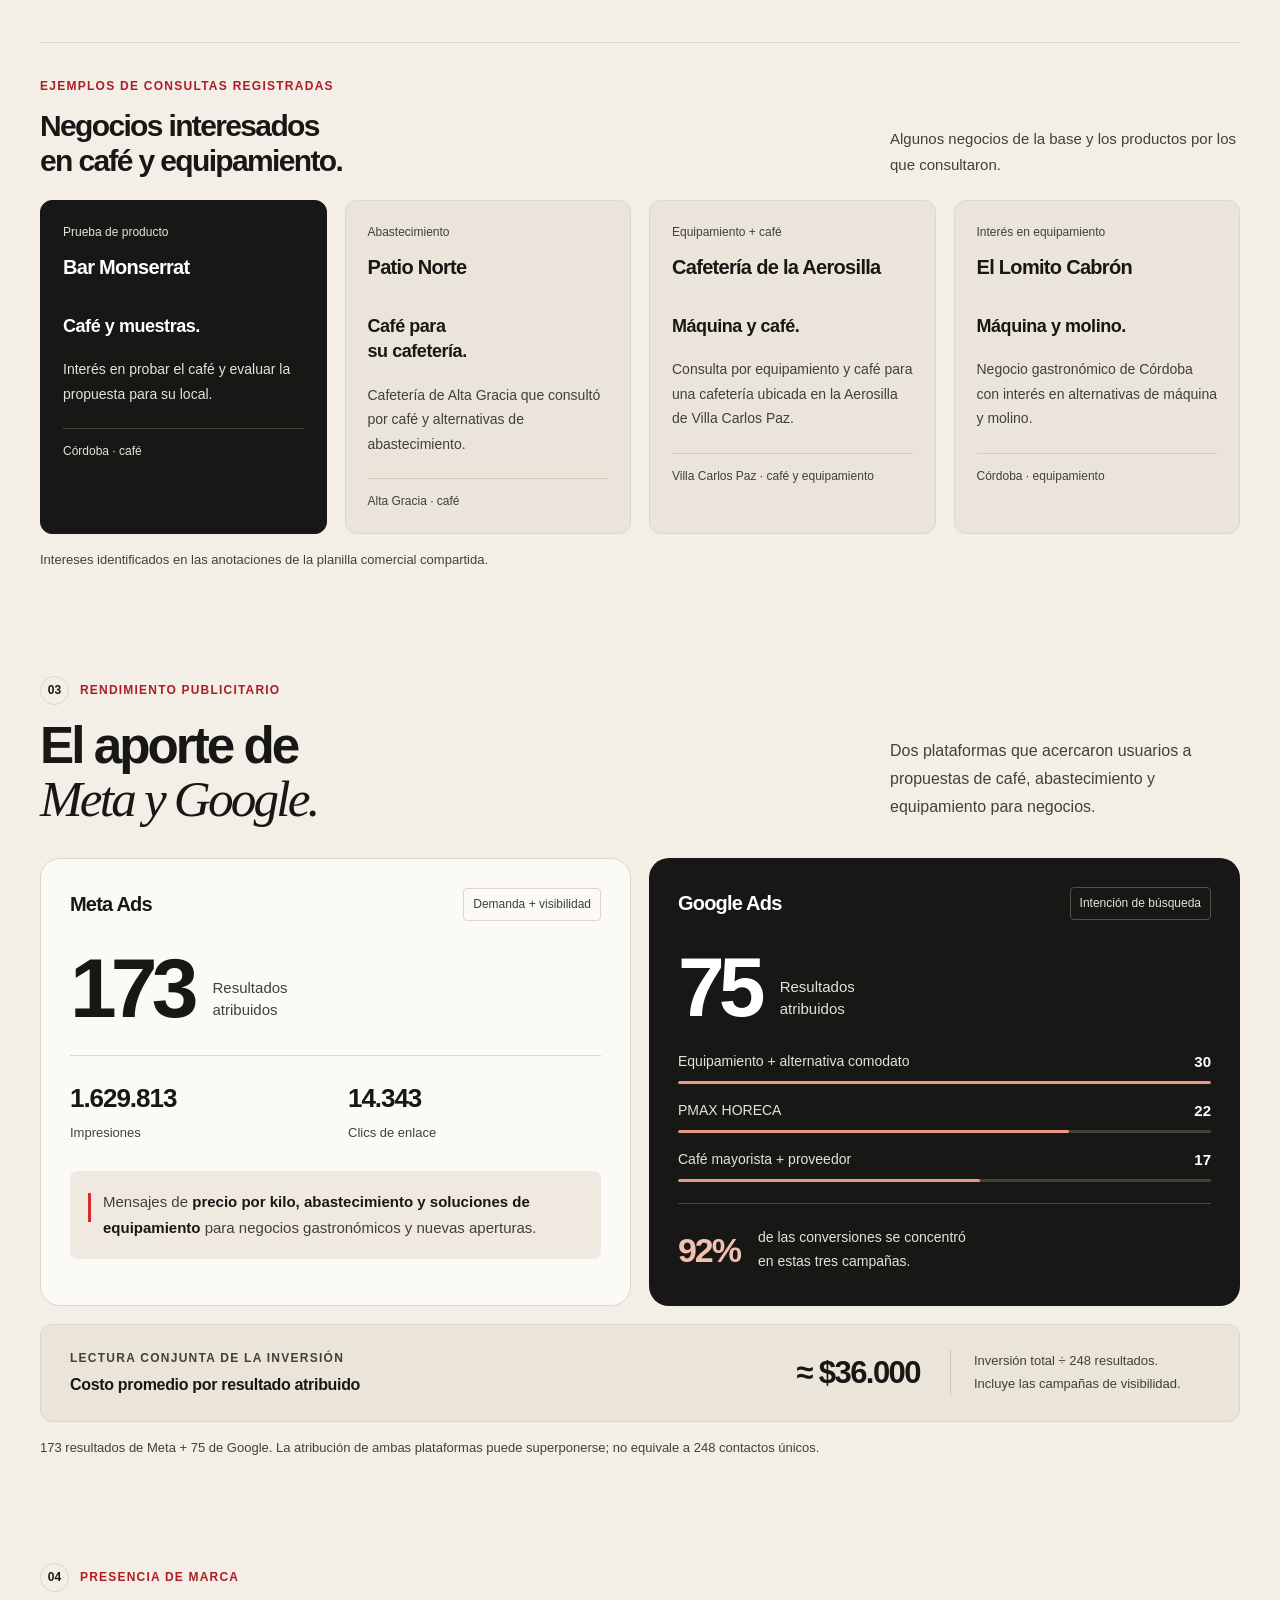
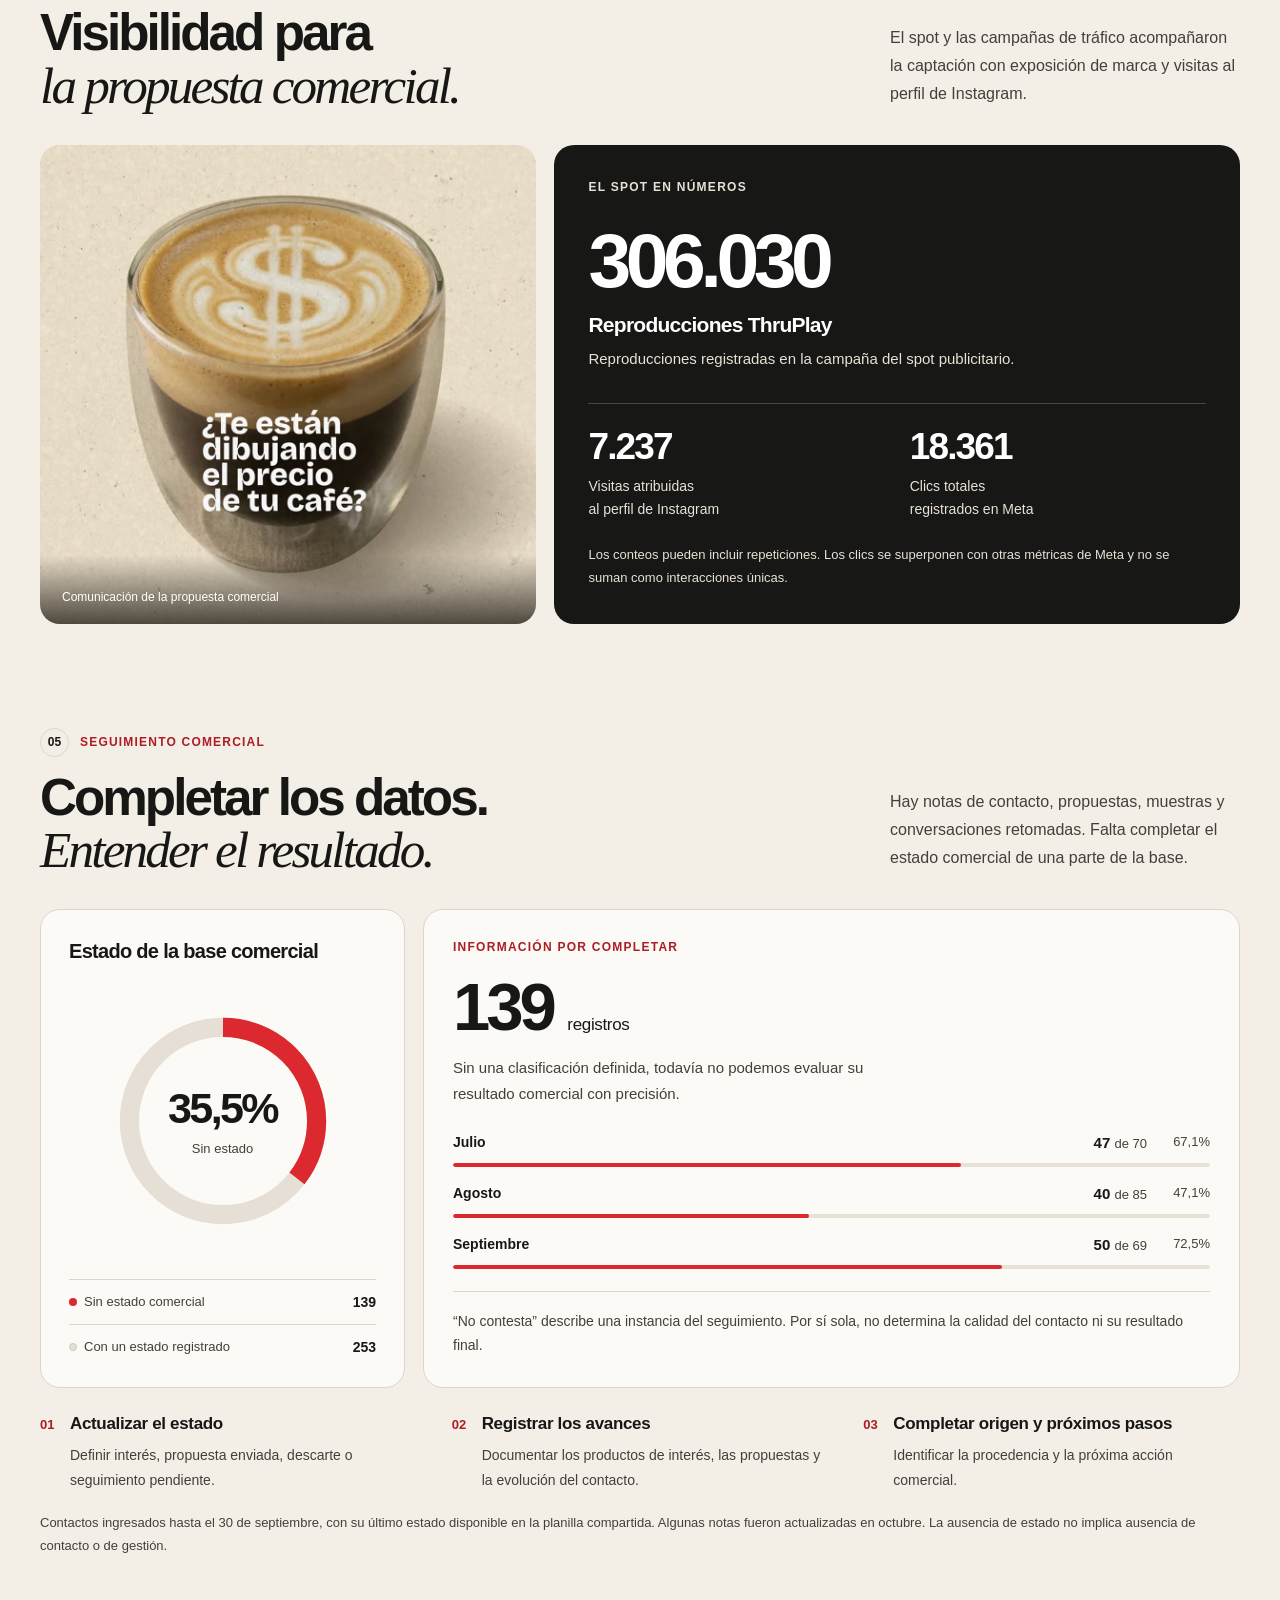
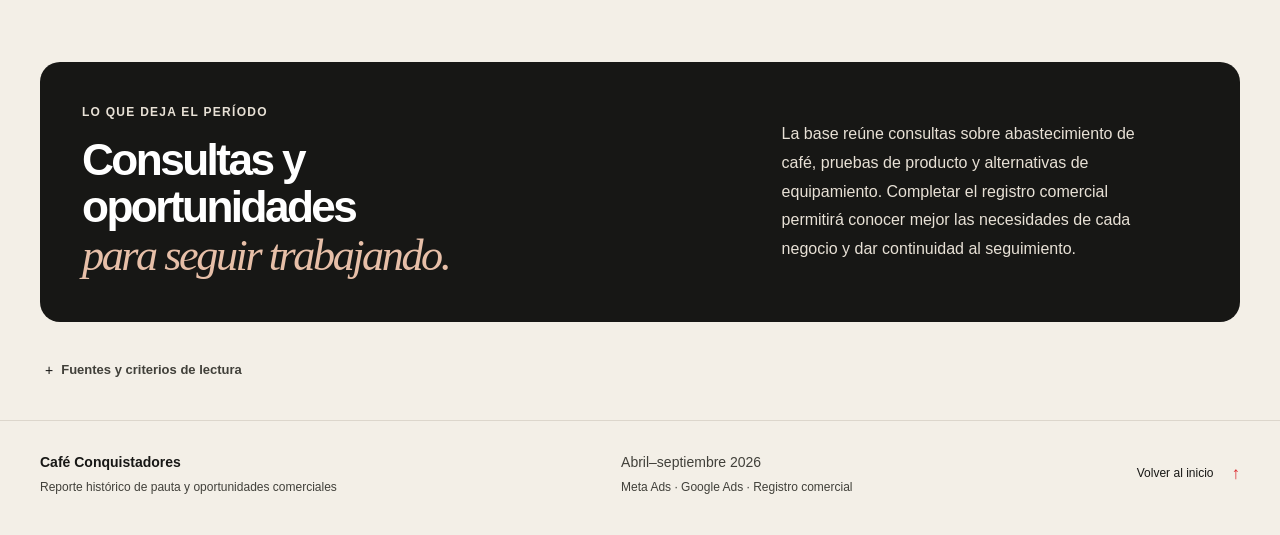
==== commit 87179bd8: "Add files via upload" ====
--- a/index.html
+++ b/index.html
@@ -6,23 +6,45 @@
   <meta name="description" content="Reporte histórico de Café Conquistadores. Inversión publicitaria, consultas comerciales, productos de interés y visibilidad de marca entre abril y septiembre de 2026.">
   <meta name="robots" content="noindex, nofollow">
   <meta name="theme-color" content="#171715">
-  <title>Café Conquistadores · Reporte histórico 2026</title>
+  <title>Pauta · Café Conquistadores · Reporte histórico 2026</title>
   <link rel="stylesheet" href="styles.css">
+  <script src="site.js" defer></script>
   <script src="report.js" defer></script>
 </head>
-<body>
+<body class="report-shell" data-report="paid">
   <a class="skip-link" href="#contenido">Ir al reporte</a>
   <header class="site-header">
     <div class="container header-inner">
-      <a class="brand" href="#inicio" aria-label="Café Conquistadores, inicio del reporte">
+      <a class="brand" href="index.html#inicio" aria-label="Café Conquistadores, inicio del reporte de pauta">
         <span class="brand-mark"><span class="brand-fallback" aria-hidden="true">CC</span><img src="assets/logo-conquistadores.png" alt="" width="48" height="48" data-optional-asset></span>
-        <span class="brand-name">Café Conquistadores<small>Reporte histórico · 2026</small></span>
+        <span class="brand-name">Café Conquistadores<small>Reporte histórico · Pauta</small></span>
       </a>
-      <nav class="desktop-nav" aria-label="Secciones del reporte">
-        <a href="#presupuesto">Inversión</a>
-        <a href="#leads">Contactos</a>
-        <a href="#canales">Canales</a>
-        <a href="#seguimiento">Seguimiento</a>
+      <nav class="report-navigation" aria-label="Reportes históricos">
+        <div class="report-menu is-active" data-report-menu>
+          <a class="nav-page-link" href="index.html" aria-current="page">Pauta</a>
+          <button class="nav-toggle" type="button" aria-label="Ver secciones de Pauta" aria-expanded="false" aria-controls="nav-paid"><svg viewBox="0 0 16 16" width="14" height="14" aria-hidden="true"><path d="m4 6 4 4 4-4" fill="none" stroke="currentColor" stroke-width="1.6"/></svg></button>
+          <div class="nav-dropdown" id="nav-paid" hidden>
+            <p class="nav-dropdown-label">Pauta · abril–septiembre</p>
+            <a href="index.html#inicio">Resumen del período</a>
+            <a href="index.html#presupuesto">Inversión</a>
+            <a href="index.html#leads">Contactos y consultas</a>
+            <a href="index.html#canales">Meta y Google</a>
+            <a href="index.html#visibilidad">Visibilidad de marca</a>
+            <a href="index.html#seguimiento">Seguimiento comercial</a>
+          </div>
+        </div>
+        <div class="report-menu" data-report-menu>
+          <a class="nav-page-link" href="redes-sociales.html">Redes sociales</a>
+          <button class="nav-toggle" type="button" aria-label="Ver secciones de Redes sociales" aria-expanded="false" aria-controls="nav-social"><svg viewBox="0 0 16 16" width="14" height="14" aria-hidden="true"><path d="m4 6 4 4 4-4" fill="none" stroke="currentColor" stroke-width="1.6"/></svg></button>
+          <div class="nav-dropdown" id="nav-social" hidden>
+            <p class="nav-dropdown-label">Redes sociales · abr–oct</p>
+            <a href="redes-sociales.html#resumen-redes">Panorama de las cuentas</a>
+            <a href="redes-sociales.html#instagram">Instagram</a>
+            <a href="redes-sociales.html#facebook">Facebook</a>
+            <a href="redes-sociales.html#trafico-redes">Tráfico y comunidad</a>
+            <a href="redes-sociales.html#lectura-redes">Lectura del período</a>
+          </div>
+        </div>
       </nav>
       <button class="print-button" type="button" id="print-report" aria-label="Guardar o imprimir el reporte como PDF">
         <svg viewBox="0 0 24 24" width="17" height="17" fill="none" stroke="currentColor" stroke-width="1.6" aria-hidden="true"><path d="M7 8V3h10v5M7 17H4V9h16v8h-3M7 14h10v7H7z"/><path d="M17 11h1"/></svg>
@@ -36,7 +58,7 @@
     <section class="hero" id="inicio" aria-labelledby="hero-title">
       <div class="container hero-inner">
         <div class="hero-copy">
-          <p class="eyebrow light"><span class="small-line"></span>Abril — septiembre 2026</p>
+          <p class="eyebrow light"><span class="small-line"></span>Pauta · abril — septiembre 2026</p>
           <h1 id="hero-title">Seis meses de<br><em>oportunidades.</em></h1>
           <p class="hero-description">La inversión en pauta, los negocios que se contactaron y las oportunidades registradas desde el inicio de la cuenta.</p>
           <div class="hero-tags"><span>Café mayorista</span><span>Equipamiento</span><span>Negocios gastronómicos</span></div>
--- a/styles.css
+++ b/styles.css
@@ -768,6 +768,219 @@
   .profile-card h4 { font-size: 14px; }
   .case-card { min-width: 0; }
 }
+/* Navegación entre reportes y página de redes sociales. */
+.report-navigation { display: flex; align-items: center; gap: 12px; }
+.report-menu { position: relative; display: flex; align-items: stretch; border: 1px solid var(--line); border-radius: 9px; background: var(--surface); color: var(--ink); }
+.report-menu.is-active { background: var(--ink); color: white; border-color: var(--ink); }
+.nav-page-link { padding: 11px 14px; font-size: 14px; font-weight: 650; text-decoration: none; white-space: nowrap; border-radius: 8px 0 0 8px; }
+.nav-page-link:hover { background: #00000008; }
+.report-menu.is-active .nav-page-link:hover { background: #ffffff12; }
+.nav-toggle { display: grid; place-items: center; width: 36px; min-height: 44px; padding: 0; border: 0; border-left: 1px solid var(--line); border-radius: 0 8px 8px 0; background: transparent; color: inherit; }
+.report-menu.is-active .nav-toggle { border-color: #494339; }
+.nav-toggle:hover { background: #00000009; }
+.report-menu.is-active .nav-toggle:hover { background: #ffffff12; }
+.nav-toggle svg { transition: transform .15s; }
+.nav-toggle[aria-expanded="true"] svg { transform: rotate(180deg); }
+.nav-dropdown { position: absolute; top: calc(100% + 12px); left: 0; width: 280px; padding: 10px; background: var(--surface); color: var(--ink); border: 1px solid #c9c0b2; border-radius: 12px; box-shadow: 0 14px 35px #1717151f; }
+.report-menu:last-child .nav-dropdown { left: auto; right: 0; }
+.nav-dropdown[hidden] { display: none; }
+.nav-dropdown-label { padding: 10px 11px 12px; font-size: 11px; text-transform: uppercase; letter-spacing: .07em; font-weight: 600; color: var(--muted); border-bottom: 1px solid var(--line); margin-bottom: 6px; }
+.nav-dropdown a { display: block; padding: 11px; border-radius: 5px; text-decoration: none; font-size: 14px; font-weight: 550; line-height: 1.45; }
+.nav-dropdown a:hover, .nav-dropdown a.is-current { background: #eee7dc; color: var(--ink); }
+.nav-dropdown a.is-current { box-shadow: inset 3px 0 var(--red); }
+.report-shell .report-section { scroll-margin-top: 16px; }
+.no-js:not(.has-navigation) .nav-toggle { display: none; }
+.no-js.has-navigation .print-button { display: flex; }
+.no-js .metric-switcher { display: none; }
+.social-hero .hero-unit { font-size: 22px; font-weight: 500; letter-spacing: -.025em; }
+.social-overview { display: grid; grid-template-columns: repeat(3, minmax(0, 1fr)); gap: 18px; }
+.social-overview-card { padding: 26px 28px; border: 1px solid var(--line); background: var(--surface); border-radius: var(--radius); }
+.social-overview-card p { font-size: 14px; font-weight: 600; line-height: 1.5; }
+.social-overview-card strong { display: block; margin-top: 18px; font-size: clamp(38px, 4.1vw, 57px); font-weight: 650; line-height: 1.2; letter-spacing: -.06em; }
+.social-overview-card strong span { font-size: .55em; letter-spacing: -.025em; }
+.social-overview-card small { display: block; color: var(--muted); font-size: 12px; line-height: 1.6; margin-top: 12px; }
+.overview-dark { background: var(--ink); color: white; border-color: var(--ink); }
+.overview-dark small { color: #e8e1d6; }
+.overview-accent { background: #eae2d5; }
+.overview-accent > strong { color: #ad1d25; }
+.social-scope-note { display: flex; align-items: flex-start; gap: 13px; margin: 19px 3px 30px; color: var(--muted); font-size: 13px; line-height: 1.75; }
+.social-scope-note strong { color: var(--ink); font-weight: 600; }
+.social-comparison-panel { padding: 27px 28px 24px; }
+.metric-switcher { display: flex; flex-wrap: wrap; align-items: center; gap: 7px; margin-top: 25px; }
+.metric-switcher button { background: #eee8de; color: var(--muted); border: 1px solid transparent; border-radius: 6px; padding: 9px 13px; min-height: 40px; font-size: 13px; font-weight: 600; }
+.metric-switcher button[aria-selected="true"] { background: var(--ink); color: white; }
+.social-bar-list { display: grid; gap: 28px; padding: 32px 0 27px; }
+.social-bar-heading { display: flex; align-items: baseline; justify-content: space-between; gap: 20px; margin-bottom: 11px; }
+.social-bar-heading > span { display: inline-flex; align-items: center; gap: 8px; font-size: 14px; font-weight: 600; }
+.social-bar-heading strong { font-size: 26px; line-height: 1.2; letter-spacing: -.04em; font-weight: 650; }
+.social-bar-track { background: #e9e2d8; height: 24px; border-radius: 5px; overflow: hidden; }
+.social-bar-track span { display: block; height: 100%; background: var(--red); border-radius: 5px; }
+.facebook-bar .social-bar-track span { background: var(--ink); }
+.social-chart-total { display: flex; align-items: center; justify-content: space-between; gap: 20px; padding: 14px 18px; border-radius: 7px; background: #efe9df; color: var(--muted); font-size: 13px; }
+.social-chart-total strong { color: var(--ink); font-size: 23px; font-weight: 650; letter-spacing: -.04em; white-space: nowrap; }
+.social-source-table .data-table { min-width: 540px; }
+.social-source-table td small { display: block; font-size: 11px; color: var(--muted); }
+.social-platform-layout { display: grid; grid-template-columns: 340px minmax(0, 1fr); gap: 18px; }
+.social-platform-highlight { padding: 30px; border-radius: var(--radius); display: flex; flex-direction: column; justify-content: center; }
+.social-platform-dark { background: var(--ink); color: white; }
+.social-platform-light { background: #e9e2d7; border: 1px solid #d9d1c4; }
+.social-platform-number { display: block; font-size: 74px; font-weight: 600; line-height: 1.15; letter-spacing: -.065em; margin-top: 28px; }
+.social-platform-number > span { font-size: 32px; font-weight: 500; letter-spacing: -.03em; }
+.social-platform-highlight > p { font-size: 14px; margin-top: 7px; }
+.social-exposure { border-top: 1px solid #c6bba9; margin-top: 28px; padding-top: 22px; }
+.social-platform-dark .social-exposure { border-color: #52473c; }
+.social-exposure strong { display: block; font-size: 38px; font-weight: 600; letter-spacing: -.045em; line-height: 1.2; }
+.social-exposure strong span { font-size: 20px; letter-spacing: -.025em; }
+.social-exposure p { font-size: 13px; color: var(--muted); margin-top: 7px; }
+.social-platform-dark .social-exposure p, .social-platform-dark > p { color: #e8e1d6; }
+.social-metric-grid { display: grid; grid-template-columns: repeat(2, minmax(0, 1fr)); gap: 18px; }
+.social-metric-card { padding: 23px 25px; }
+.social-metric-card > span { font-size: 13px; font-weight: 600; line-height: 1.5; }
+.social-metric-card > strong { display: block; font-size: 45px; font-weight: 600; letter-spacing: -.06em; line-height: 1.2; margin-top: 14px; }
+.social-metric-card > strong small { font-size: 23px; font-weight: 500; letter-spacing: -.025em; }
+.social-metric-card > p { font-size: 13px; color: var(--muted); margin-top: 12px; line-height: 1.65; }
+.social-traffic-layout { display: grid; grid-template-columns: 340px minmax(0, 1fr); gap: 18px; }
+.social-click-donut { padding: 29px; }
+.social-click-donut h3 { margin-top: 9px; }
+.social-donut { width: 226px; margin-block: 21px; }
+.social-donut .donut-center strong { font-size: 44px; }
+.social-donut .donut-center small { font-size: 12px; }
+.social-traffic-story { padding: 36px; background: var(--ink); color: white; border-radius: var(--radius); display: flex; flex-direction: column; justify-content: center; }
+.social-traffic-number { font-size: 83px; font-weight: 600; letter-spacing: -.07em; line-height: 1.2; margin-top: 22px; }
+.social-traffic-number > span { font-size: 40px; letter-spacing: -.03em; }
+.social-traffic-story h3 { font-size: 25px; margin-top: 5px; }
+.social-traffic-story > p:not(.eyebrow) { color: #e8e1d6; font-size: 16px; line-height: 1.75; margin-top: 15px; max-width: 460px; }
+.social-traffic-secondary { display: grid; grid-template-columns: 1fr 1fr; gap: 25px; padding-top: 25px; margin-top: 28px; border-top: 1px solid #52473c; }
+.social-traffic-secondary strong { display: block; font-size: 37px; letter-spacing: -.05em; font-weight: 600; line-height: 1.2; }
+.social-traffic-secondary strong small { font-size: 21px; font-weight: 500; }
+.social-traffic-secondary span { display: block; color: #e8e1d6; font-size: 13px; line-height: 1.6; margin-top: 8px; }
+.social-ratio-grid { display: grid; grid-template-columns: 1fr 1fr; gap: 18px; margin-top: 18px; }
+.social-ratio-card { padding: 24px 28px; display: grid; grid-template-columns: 100px 90px 1fr; align-items: center; gap: 10px 20px; }
+.social-ratio-card > span { font-size: 14px; font-weight: 650; }
+.social-ratio-card > strong { font-size: 45px; font-weight: 600; letter-spacing: -.05em; line-height: 1.2; }
+.social-ratio-card > p { font-size: 13px; line-height: 1.6; }
+.social-ratio-card > small { grid-column: 1 / -1; color: var(--muted); font-size: 12px; border-top: 1px solid var(--line); padding-top: 13px; margin-top: 4px; }
+.social-reading-grid { display: grid; grid-template-columns: repeat(3, minmax(0, 1fr)); gap: 18px; }
+.social-reading-card { padding: 26px; }
+.social-reading-card h3 { font-size: 21px; line-height: 1.35; margin-top: 16px; }
+.social-reading-card p { font-size: 14px; line-height: 1.8; color: var(--muted); margin-top: 13px; }
+@media screen and (max-width: 1100px) {
+  .social-platform-layout, .social-traffic-layout { grid-template-columns: 285px minmax(0, 1fr); }
+  .social-platform-highlight { padding: 27px; }
+  .social-platform-number { font-size: 63px; }
+  .social-platform-number > span { font-size: 26px; }
+  .social-metric-card { padding: 22px; }
+  .social-overview-card { padding: 24px; }
+  .social-traffic-story { padding: 29px; }
+  .social-ratio-card { grid-template-columns: 90px 1fr; gap: 12px 18px; }
+  .social-ratio-card > p { grid-column: 1 / -1; }
+  .social-ratio-card > p br { display: none; }
+}
+@media screen and (max-width: 900px) {
+  html { scroll-padding-top: 158px; }
+  .report-shell .header-inner { height: auto; display: grid; grid-template-columns: minmax(0, 1fr) auto; grid-template-areas: "brand print" "navigation navigation"; gap: 12px 20px; padding-block: 14px; }
+  .report-shell .brand { grid-area: brand; min-width: 0; }
+  .report-shell .print-button { grid-area: print; }
+  .report-navigation { grid-area: navigation; width: 100%; }
+  .report-menu { flex: 1; min-width: 0; }
+  .nav-page-link { flex: 1; text-align: center; }
+  .nav-dropdown { width: min(320px, calc(100vw - 48px)); }
+  .social-overview { gap: 12px; }
+  .social-overview-card { padding: 22px; }
+  .social-overview-card p { font-size: 13px; }
+  .social-overview-card strong { font-size: 40px; }
+  .social-platform-layout { grid-template-columns: 1fr; }
+  .social-platform-highlight { display: grid; grid-template-columns: minmax(0, 1fr) minmax(0, 1fr); gap: 0 30px; align-items: center; }
+  .social-platform-highlight > .channel-name { grid-column: 1 / -1; }
+  .social-platform-number { grid-column: 1; }
+  .social-platform-highlight > p { grid-column: 1; }
+  .social-exposure { grid-column: 2; grid-row: 2 / 4; border-top: 0; border-left: 1px solid #c6bba9; padding: 9px 0 9px 30px; margin: 22px 0 0; }
+  .social-traffic-layout { grid-template-columns: 280px minmax(0, 1fr); }
+  .social-click-donut { padding: 24px; }
+  .social-donut { width: 205px; }
+  .social-traffic-number { font-size: 63px; }
+  .social-traffic-number > span { font-size: 28px; }
+  .social-traffic-story > p:not(.eyebrow) { font-size: 14px; }
+  .social-traffic-secondary { gap: 17px; }
+  .social-traffic-secondary strong { font-size: 30px; }
+  .social-traffic-secondary strong small { font-size: 17px; }
+  .social-reading-grid { grid-template-columns: 1fr; gap: 12px; }
+}
+@media screen and (max-width: 700px) {
+  .report-shell .header-inner { padding-block: 13px; gap: 11px 15px; }
+  .report-shell .brand-name { font-size: 15px; }
+  .report-shell .brand-name small { font-size: 9px; }
+  .report-navigation { gap: 10px; }
+  .nav-page-link { font-size: 13px; padding: 10px 11px; }
+  .nav-toggle { width: 37px; min-height: 42px; }
+  .nav-dropdown { width: min(310px, calc(100vw - 36px)); }
+  .social-hero .hero-stat strong { font-size: 30px; white-space: nowrap; }
+  .social-hero .hero-unit { font-size: 14px; }
+  .social-overview { grid-template-columns: 1fr; }
+  .social-overview-card { padding: 24px; border-radius: 14px; }
+  .social-overview-card p { font-size: 14px; }
+  .social-overview-card strong { font-size: 53px; margin-top: 12px; }
+  .social-overview-card small { font-size: 12px; margin-top: 9px; }
+  .social-scope-note { font-size: 12px; margin-bottom: 22px; }
+  .social-comparison-panel { padding: 22px; border-radius: 14px; }
+  .metric-switcher { gap: 7px; margin-top: 19px; }
+  .metric-switcher button { font-size: 11px; min-height: 38px; padding: 8px 10px; }
+  .social-bar-list { gap: 24px; padding-block: 27px 22px; }
+  .social-bar-heading { gap: 12px; }
+  .social-bar-heading > span { font-size: 13px; }
+  .social-bar-heading strong { font-size: 23px; }
+  .social-bar-track { height: 21px; }
+  .social-chart-total { flex-wrap: wrap; gap: 9px; font-size: 12px; padding: 12px; }
+  .social-chart-total strong { font-size: 22px; }
+  .social-platform-highlight { padding: 25px; gap: 0 20px; border-radius: 14px; }
+  .social-platform-number { font-size: 53px; margin-top: 20px; }
+  .social-platform-number > span { font-size: 24px; }
+  .social-platform-highlight > p { font-size: 12px; }
+  .social-exposure { padding-left: 20px; margin-top: 15px; }
+  .social-exposure strong { font-size: 31px; }
+  .social-exposure strong span { font-size: 17px; }
+  .social-exposure p { font-size: 12px; }
+  .social-metric-grid { gap: 12px; }
+  .social-metric-card { padding: 19px; border-radius: 14px; }
+  .social-metric-card > span { font-size: 12px; }
+  .social-metric-card > strong { font-size: 39px; }
+  .social-metric-card > strong small { font-size: 20px; }
+  .social-metric-card > p { font-size: 12px; line-height: 1.7; }
+  .social-traffic-layout { grid-template-columns: 1fr; gap: 12px; }
+  .social-click-donut { padding: 25px; border-radius: 14px; }
+  .social-donut { width: 230px; }
+  .social-traffic-story { padding: 28px; border-radius: 14px; }
+  .social-traffic-number { font-size: 71px; }
+  .social-traffic-number > span { font-size: 32px; }
+  .social-traffic-story h3 { font-size: 23px; }
+  .social-traffic-secondary strong { font-size: 33px; }
+  .social-traffic-secondary span { font-size: 12px; }
+  .social-ratio-grid { gap: 12px; }
+  .social-ratio-card { padding: 21px; display: block; border-radius: 14px; }
+  .social-ratio-card > span { display: block; font-size: 13px; }
+  .social-ratio-card > strong { display: block; font-size: 43px; margin-top: 11px; }
+  .social-ratio-card > p { font-size: 12px; margin-top: 9px; }
+  .social-ratio-card > small { display: block; font-size: 11px; margin-top: 15px; line-height: 1.6; }
+  .social-reading-card { padding: 24px; border-radius: 14px; }
+  .social-reading-card h3 { font-size: 20px; }
+  .social-reading-card p { font-size: 13px; }
+}
+@media screen and (max-width: 410px) {
+  .report-shell .brand-name { font-size: 15px; }
+  .report-shell .brand-name small { font-size: 9px; letter-spacing: .03em; }
+  .nav-page-link { font-size: 12.5px; padding-inline: 8px; }
+  .nav-dropdown { width: calc(100vw - 28px); }
+  .social-hero .hero-stat strong { font-size: 28px; }
+  .social-hero .hero-unit { font-size: 13px; }
+  .social-platform-highlight { display: block; padding: 24px; }
+  .social-platform-number { font-size: 62px; }
+  .social-exposure { border-left: 0; border-top: 1px solid #c6bba9; padding: 19px 0 0; margin-top: 21px; }
+  .social-metric-card { padding: 17px; }
+  .social-metric-card > strong { font-size: 36px; }
+  .social-metric-card > strong small { font-size: 18px; }
+  .social-ratio-grid { grid-template-columns: 1fr; }
+  .social-comparison-panel { padding: 20px 18px; }
+}
 @media print {
   @page { size: A4; margin: 13mm; }
   html { scroll-behavior: auto; }
@@ -945,4 +1158,62 @@
   .method-grid p { font-size: 8px; }
   .footer-inner { padding-block: 18px; display: flex; font-size: 9px; }
   .footer-inner span { font-size: 7px; }
-}
+  .report-navigation, .nav-dropdown, .metric-switcher { display: none !important; }
+  .report-shell .header-inner { display: flex; height: 54px; padding: 0; }
+  .social-hero .hero-stat strong { font-size: 28px; }
+  .social-hero .hero-unit { font-size: 13px; }
+  .social-overview { gap: 10px; break-inside: avoid; }
+  .social-overview-card { padding: 16px; border-radius: 8px; }
+  .social-overview-card p { font-size: 9px; }
+  .social-overview-card strong { font-size: 35px; margin-top: 9px; }
+  .social-overview-card small { font-size: 8px; margin-top: 7px; }
+  .social-scope-note { font-size: 8px; margin-block: 12px 18px; }
+  .social-comparison-panel { padding: 20px; border-radius: 8px; break-inside: avoid; }
+  .social-bar-list { gap: 17px; padding-block: 20px; }
+  .social-bar-heading > span { font-size: 10px; }
+  .social-bar-heading strong { font-size: 21px; }
+  .social-bar-track { height: 18px; }
+  .social-chart-total { padding: 11px 13px; font-size: 9px; }
+  .social-chart-total strong { font-size: 20px; }
+  .social-source-table .data-table { min-width: 0; }
+  .social-source-table td small { font-size: 8px; }
+  .social-platform-layout { grid-template-columns: 240px minmax(0, 1fr); gap: 12px; break-inside: avoid; }
+  .social-platform-highlight { padding: 23px; border-radius: 8px; }
+  .social-platform-number { font-size: 50px; margin-top: 18px; }
+  .social-platform-number > span { font-size: 24px; }
+  .social-platform-highlight > p { font-size: 9px; }
+  .social-exposure { margin-top: 19px; padding-top: 15px; }
+  .social-exposure strong { font-size: 29px; }
+  .social-exposure strong span { font-size: 16px; }
+  .social-exposure p { font-size: 9px; }
+  .social-metric-grid { gap: 12px; }
+  .social-metric-card { padding: 17px; border-radius: 8px; }
+  .social-metric-card > span { font-size: 9px; }
+  .social-metric-card > strong { font-size: 31px; margin-top: 10px; }
+  .social-metric-card > strong small { font-size: 17px; }
+  .social-metric-card > p { font-size: 8px; margin-top: 9px; }
+  .social-traffic-layout { grid-template-columns: 235px minmax(0, 1fr); gap: 12px; break-inside: avoid; }
+  .social-click-donut { padding: 22px; border-radius: 8px; }
+  .social-donut { width: 170px; margin-block: 15px; }
+  .social-donut .donut-center strong { font-size: 32px; }
+  .social-donut .donut-center small { font-size: 8px; }
+  .social-traffic-story { padding: 24px; border-radius: 8px; }
+  .social-traffic-number { font-size: 56px; margin-top: 15px; }
+  .social-traffic-number > span { font-size: 29px; }
+  .social-traffic-story h3 { font-size: 19px; }
+  .social-traffic-story > p:not(.eyebrow) { font-size: 10px; margin-top: 12px; }
+  .social-traffic-secondary { gap: 15px; margin-top: 18px; padding-top: 17px; }
+  .social-traffic-secondary strong { font-size: 28px; }
+  .social-traffic-secondary strong small { font-size: 16px; }
+  .social-traffic-secondary span { font-size: 8px; }
+  .social-ratio-grid { gap: 12px; margin-top: 12px; break-inside: avoid; }
+  .social-ratio-card { padding: 17px; display: block; border-radius: 8px; }
+  .social-ratio-card > span { font-size: 10px; }
+  .social-ratio-card > strong { display: block; font-size: 34px; margin-top: 7px; }
+  .social-ratio-card > p { font-size: 9px; margin-top: 6px; }
+  .social-ratio-card > small { display: block; font-size: 8px; margin-top: 10px; padding-top: 10px; }
+  .social-reading-grid { gap: 12px; break-inside: avoid; }
+  .social-reading-card { padding: 17px; border-radius: 8px; }
+  .social-reading-card h3 { font-size: 13px; margin-top: 11px; }
+  .social-reading-card p { font-size: 8px; margin-top: 8px; }
+}
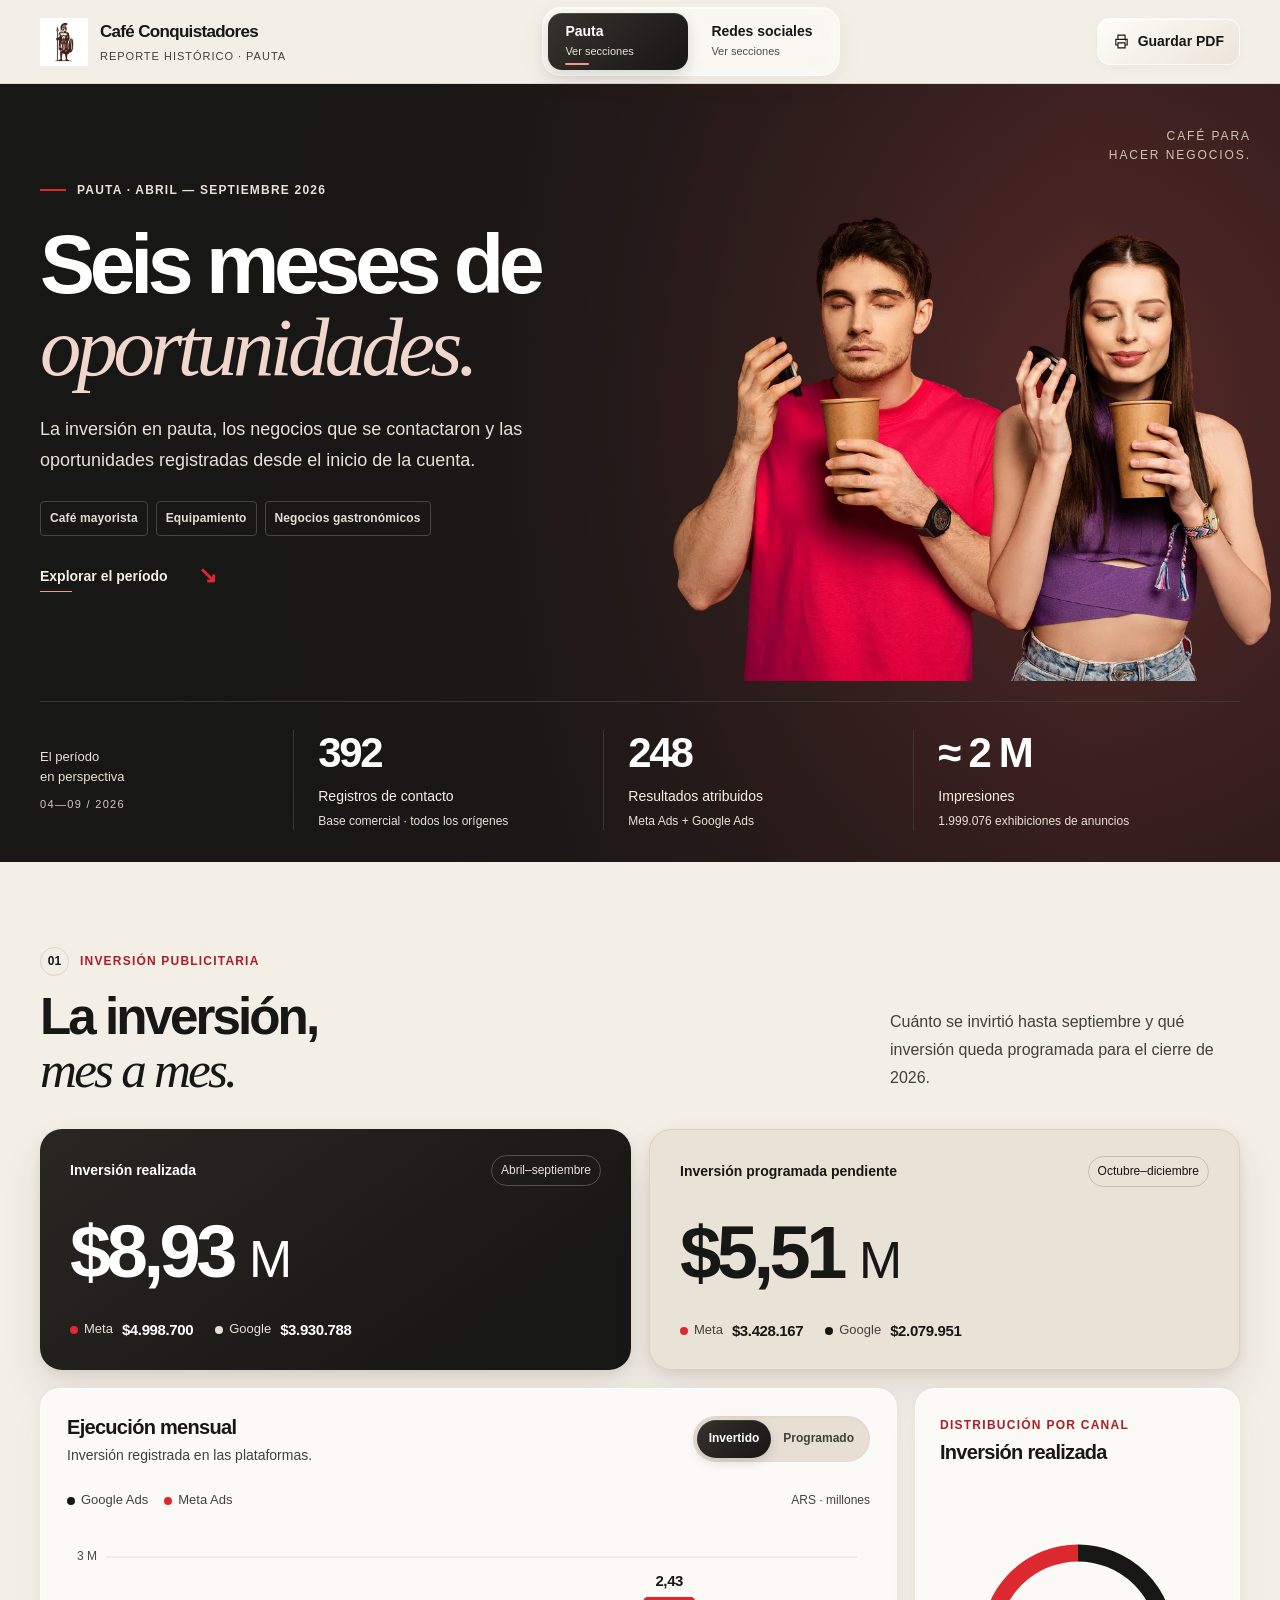
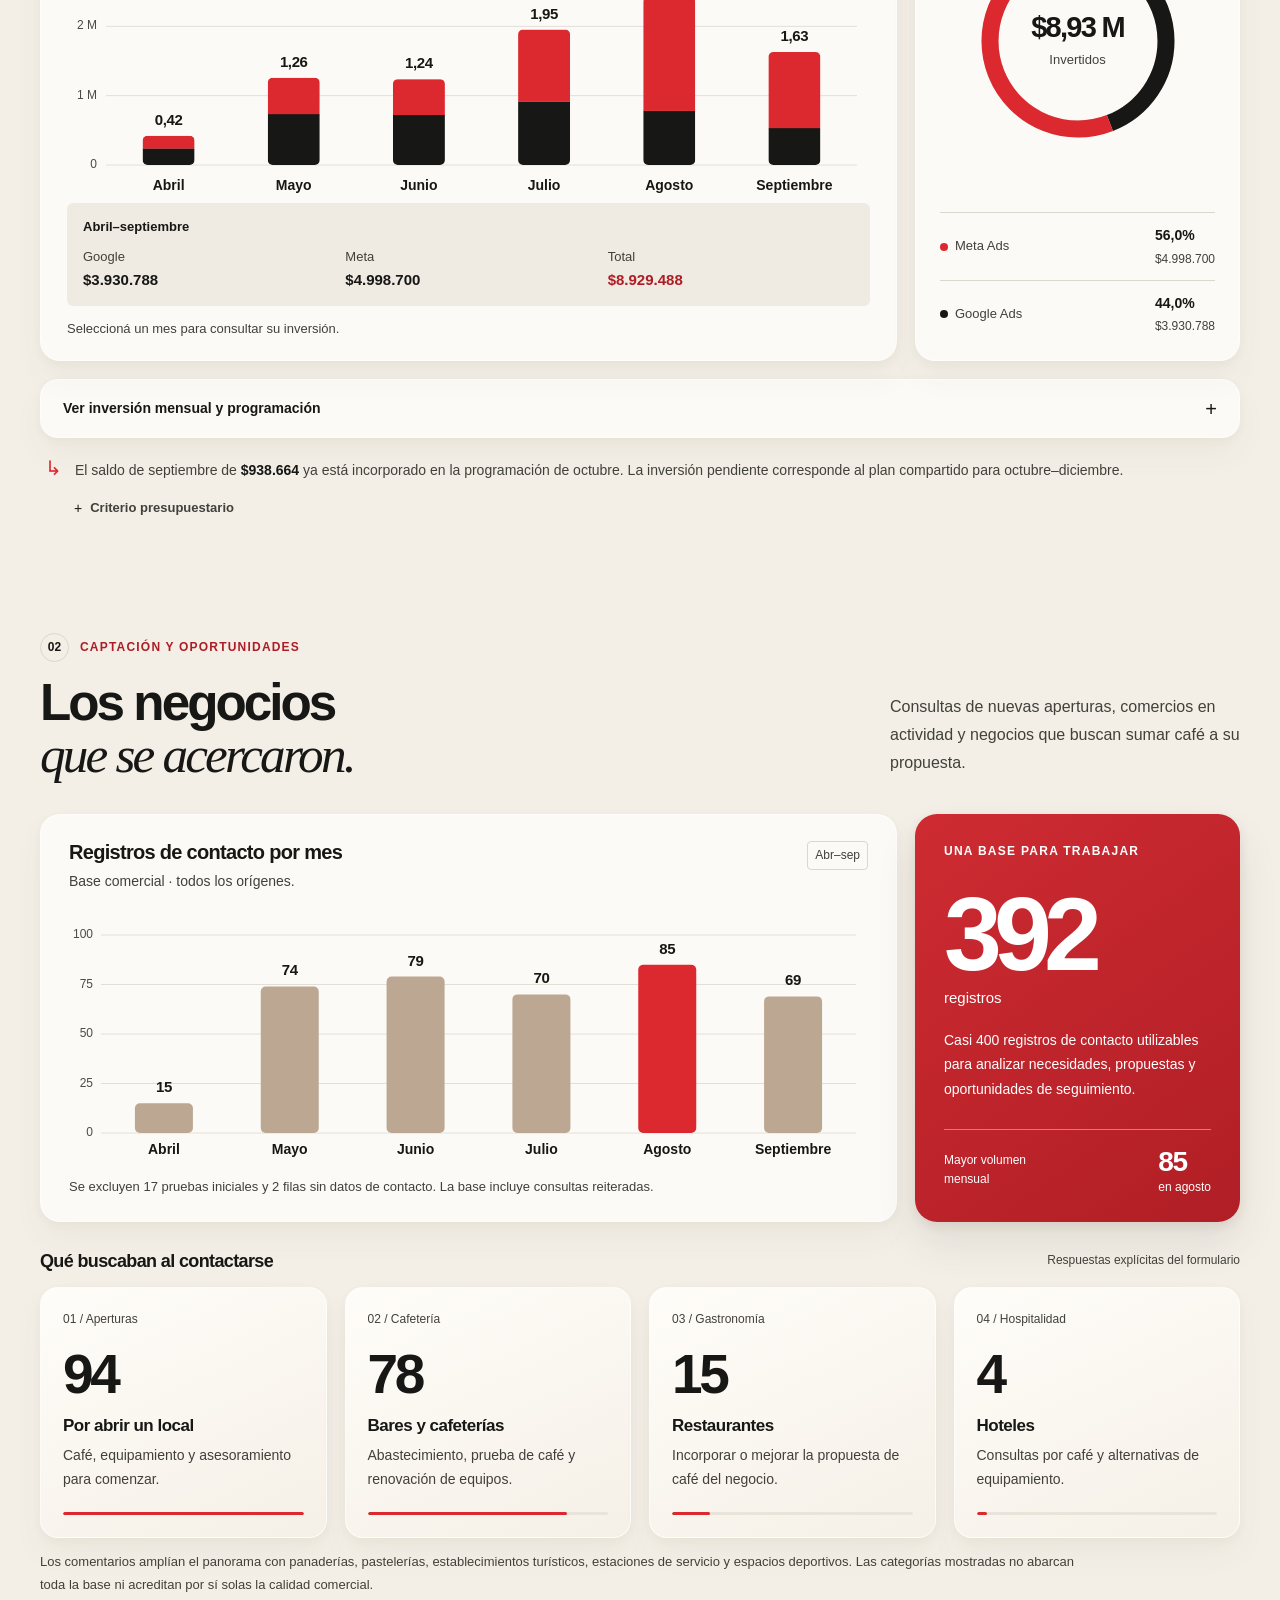
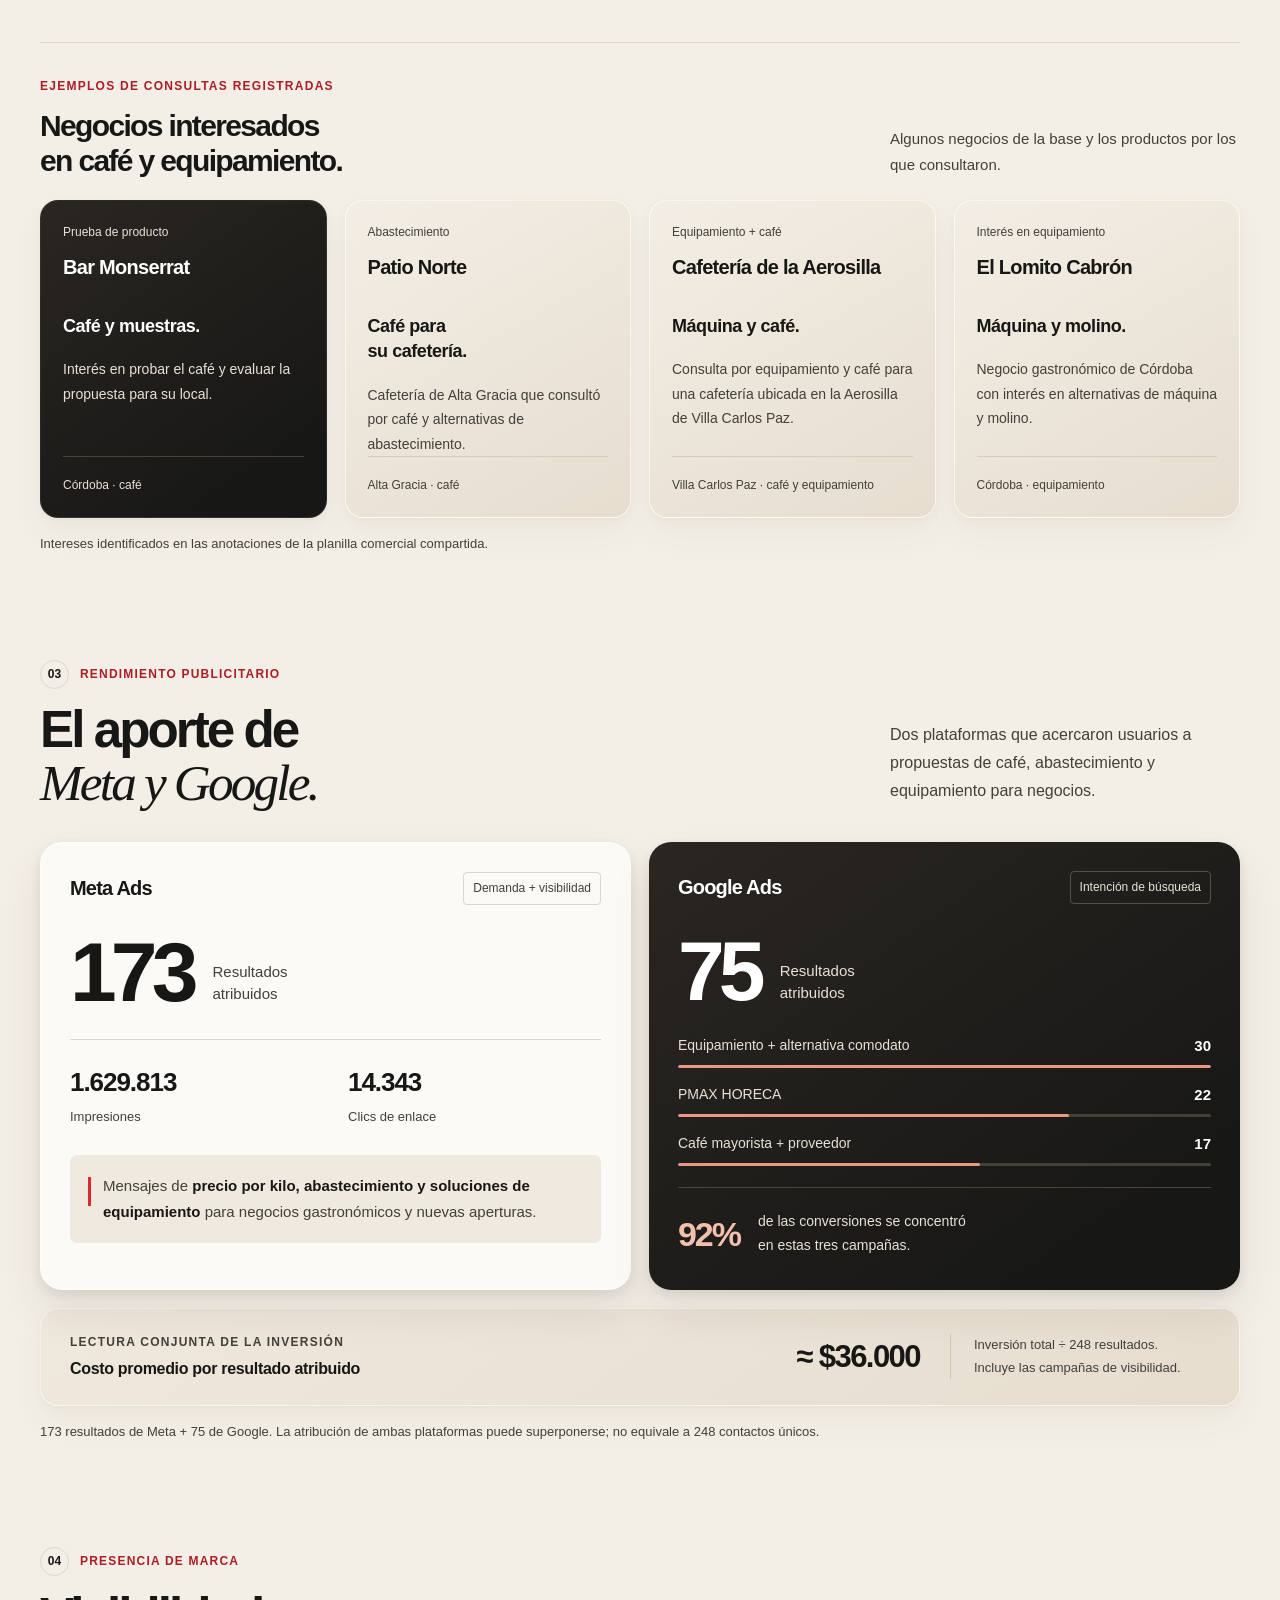
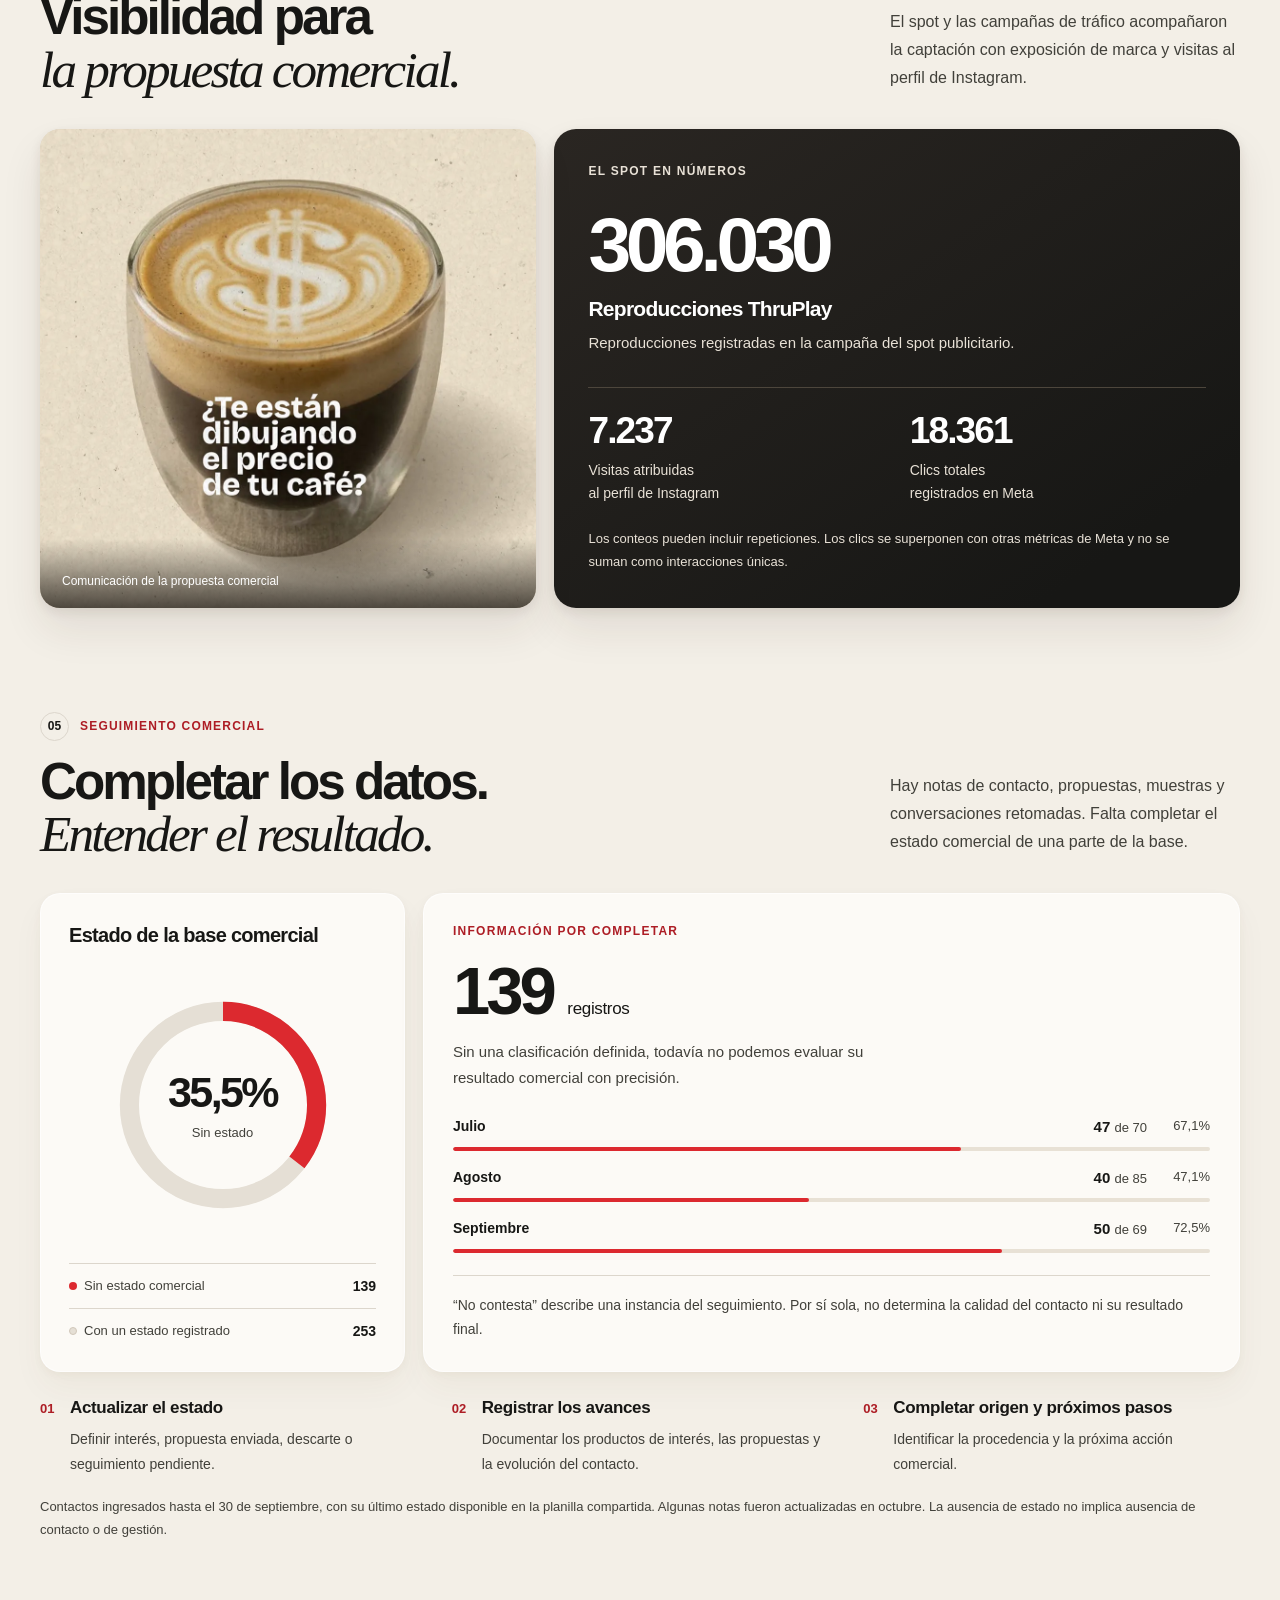
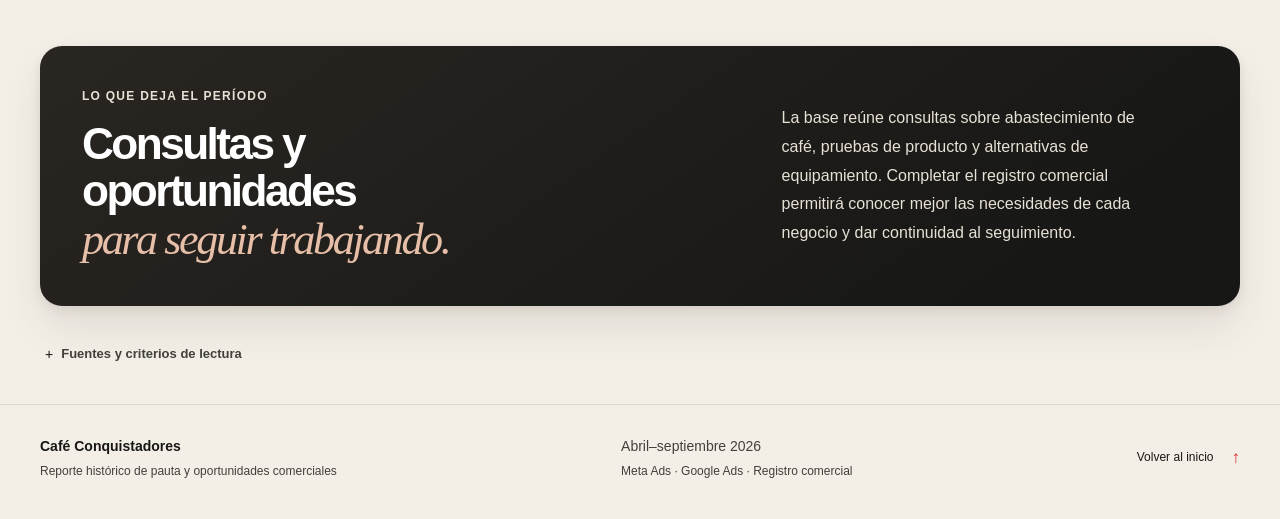
==== commit d4e33617: "Add files via upload" ====
--- a/index.html
+++ b/index.html
@@ -21,10 +21,10 @@
       </a>
       <nav class="report-navigation" aria-label="Reportes históricos">
         <div class="report-menu is-active" data-report-menu>
-          <a class="nav-page-link" href="index.html" aria-current="page">Pauta</a>
-          <button class="nav-toggle" type="button" aria-label="Ver secciones de Pauta" aria-expanded="false" aria-controls="nav-paid"><svg viewBox="0 0 16 16" width="14" height="14" aria-hidden="true"><path d="m4 6 4 4 4-4" fill="none" stroke="currentColor" stroke-width="1.6"/></svg></button>
+          <button class="nav-page-link nav-toggle" type="button" aria-label="Ver secciones de Pauta" aria-current="page" aria-expanded="false" aria-controls="nav-paid"><span class="nav-page-name">Pauta</span><span class="nav-page-caption">Ver secciones</span></button>
           <div class="nav-dropdown" id="nav-paid" hidden>
             <p class="nav-dropdown-label">Pauta · abril–septiembre</p>
+            <a class="nav-overview-link" href="index.html">Ver el reporte completo</a>
             <a href="index.html#inicio">Resumen del período</a>
             <a href="index.html#presupuesto">Inversión</a>
             <a href="index.html#leads">Contactos y consultas</a>
@@ -34,10 +34,10 @@
           </div>
         </div>
         <div class="report-menu" data-report-menu>
-          <a class="nav-page-link" href="redes-sociales.html">Redes sociales</a>
-          <button class="nav-toggle" type="button" aria-label="Ver secciones de Redes sociales" aria-expanded="false" aria-controls="nav-social"><svg viewBox="0 0 16 16" width="14" height="14" aria-hidden="true"><path d="m4 6 4 4 4-4" fill="none" stroke="currentColor" stroke-width="1.6"/></svg></button>
+          <button class="nav-page-link nav-toggle" type="button" aria-label="Ver secciones de Redes sociales" aria-expanded="false" aria-controls="nav-social"><span class="nav-page-name">Redes sociales</span><span class="nav-page-caption">Ver secciones</span></button>
           <div class="nav-dropdown" id="nav-social" hidden>
             <p class="nav-dropdown-label">Redes sociales · abr–oct</p>
+            <a class="nav-overview-link" href="redes-sociales.html">Ver el reporte completo</a>
             <a href="redes-sociales.html#resumen-redes">Panorama de las cuentas</a>
             <a href="redes-sociales.html#instagram">Instagram</a>
             <a href="redes-sociales.html#facebook">Facebook</a>
@@ -46,6 +46,7 @@
           </div>
         </div>
       </nav>
+      <nav class="report-fallback-nav no-js-only" aria-label="Reportes históricos sin JavaScript"><a href="index.html" aria-current="page">Pauta</a><a href="redes-sociales.html">Redes sociales</a></nav>
       <button class="print-button" type="button" id="print-report" aria-label="Guardar o imprimir el reporte como PDF">
         <svg viewBox="0 0 24 24" width="17" height="17" fill="none" stroke="currentColor" stroke-width="1.6" aria-hidden="true"><path d="M7 8V3h10v5M7 17H4V9h16v8h-3M7 14h10v7H7z"/><path d="M17 11h1"/></svg>
         <span>Guardar PDF</span>
--- a/styles.css
+++ b/styles.css
@@ -769,25 +769,35 @@
   .case-card { min-width: 0; }
 }
 /* Navegación entre reportes y página de redes sociales. */
-.report-navigation { display: flex; align-items: center; gap: 12px; }
-.report-menu { position: relative; display: flex; align-items: stretch; border: 1px solid var(--line); border-radius: 9px; background: var(--surface); color: var(--ink); }
-.report-menu.is-active { background: var(--ink); color: white; border-color: var(--ink); }
-.nav-page-link { padding: 11px 14px; font-size: 14px; font-weight: 650; text-decoration: none; white-space: nowrap; border-radius: 8px 0 0 8px; }
-.nav-page-link:hover { background: #00000008; }
-.report-menu.is-active .nav-page-link:hover { background: #ffffff12; }
-.nav-toggle { display: grid; place-items: center; width: 36px; min-height: 44px; padding: 0; border: 0; border-left: 1px solid var(--line); border-radius: 0 8px 8px 0; background: transparent; color: inherit; }
-.report-menu.is-active .nav-toggle { border-color: #494339; }
-.nav-toggle:hover { background: #00000009; }
-.report-menu.is-active .nav-toggle:hover { background: #ffffff12; }
-.nav-toggle svg { transition: transform .15s; }
-.nav-toggle[aria-expanded="true"] svg { transform: rotate(180deg); }
-.nav-dropdown { position: absolute; top: calc(100% + 12px); left: 0; width: 280px; padding: 10px; background: var(--surface); color: var(--ink); border: 1px solid #c9c0b2; border-radius: 12px; box-shadow: 0 14px 35px #1717151f; }
+.report-navigation { display: flex; align-items: center; gap: 6px; padding: 5px; background: #fcfaf6cc; border: 1px solid #ffffffb3; border-radius: 19px; box-shadow: 0 8px 24px #5a3d2110, inset 0 1px 0 #ffffffcc; backdrop-filter: blur(14px); }
+.report-menu { position: relative; display: block; min-width: 140px; color: var(--ink); }
+.report-menu.is-active { color: white; }
+.nav-page-link { position: relative; isolation: isolate; overflow: hidden; display: flex; flex-direction: column; align-items: flex-start; gap: 4px; width: 100%; min-height: 56px; padding: 10px 17px 12px; border: 0; border-radius: 14px; background: transparent; color: inherit; text-align: left; font-size: 14px; font-weight: 650; white-space: nowrap; transition: background .24s, box-shadow .24s, transform .24s, color .24s; }
+.nav-page-name, .nav-page-caption { position: relative; z-index: 1; }
+.nav-page-name { font-size: 14px; line-height: 1.25; }
+.nav-page-caption { color: #514d45; font-size: 11px; line-height: 1.3; font-weight: 500; }
+.report-menu.is-active .nav-page-link { background: linear-gradient(135deg, #37322d, #171715); box-shadow: 0 6px 15px #17171526, inset 0 1px 0 #ffffff22; }
+.report-menu.is-active .nav-page-caption { color: #e8e1d6; }
+.nav-page-link::before { content: ""; position: absolute; inset: 0; z-index: 0; pointer-events: none; background: linear-gradient(110deg, transparent 20%, #ffffff33 48%, transparent 75%); transform: translateX(-120%); transition: transform .6s cubic-bezier(.2,.7,.2,1); }
+.nav-page-link::after { content: ""; position: absolute; bottom: 5px; left: 17px; width: 24px; height: 2px; border-radius: 5px; background: var(--red); opacity: 0; transform: scaleX(.4); transform-origin: left; transition: transform .24s, opacity .24s; }
+.report-menu.is-active .nav-page-link::after, .report-menu.is-open .nav-page-link::after { opacity: 1; transform: scaleX(1); }
+.report-menu.is-active .nav-page-link::after { background: #f09b89; }
+.report-menu.is-open:not(.is-active) .nav-page-link { background: #eae2d5; box-shadow: 0 4px 12px #5a3d2112; }
+.report-menu.is-open::after { content: ""; position: absolute; top: 100%; left: 0; right: 0; height: 18px; }
+.nav-dropdown { position: absolute; top: calc(100% + 12px); left: 0; width: 290px; padding: 11px; background: #fcfaf6f5; color: var(--ink); border: 1px solid #ffffffb3; border-radius: 17px; box-shadow: 0 22px 48px #3c281c29, 0 3px 9px #3c281c0d; backdrop-filter: blur(18px); animation: nav-reveal .2s cubic-bezier(.2,.8,.2,1) both; }
+@keyframes nav-reveal { from { opacity: 0; transform: translateY(-7px) scale(.98); } to { opacity: 1; transform: translateY(0) scale(1); } }
 .report-menu:last-child .nav-dropdown { left: auto; right: 0; }
 .nav-dropdown[hidden] { display: none; }
 .nav-dropdown-label { padding: 10px 11px 12px; font-size: 11px; text-transform: uppercase; letter-spacing: .07em; font-weight: 600; color: var(--muted); border-bottom: 1px solid var(--line); margin-bottom: 6px; }
-.nav-dropdown a { display: block; padding: 11px; border-radius: 5px; text-decoration: none; font-size: 14px; font-weight: 550; line-height: 1.45; }
+.nav-dropdown a { display: block; padding: 11px 12px; border-radius: 9px; text-decoration: none; font-size: 14px; font-weight: 550; line-height: 1.45; transition: background .18s, box-shadow .18s, transform .18s; }
 .nav-dropdown a:hover, .nav-dropdown a.is-current { background: #eee7dc; color: var(--ink); }
 .nav-dropdown a.is-current { box-shadow: inset 3px 0 var(--red); }
+.nav-dropdown .nav-overview-link { background: #eee7dc; font-weight: 650; margin-bottom: 5px; }
+.report-fallback-nav { gap: 10px; grid-template-columns: 1fr 1fr; }
+.report-fallback-nav a { color: var(--ink); text-decoration: none; font-size: 14px; font-weight: 650; padding: 11px 15px; background: var(--surface); border-radius: 12px; text-align: center; }
+.report-fallback-nav a[aria-current="page"] { background: var(--ink); color: white; }
+.no-js:not(.has-navigation) .report-navigation { display: none; }
+.no-js.has-navigation .report-fallback-nav { display: none; }
 .report-shell .report-section { scroll-margin-top: 16px; }
 .no-js:not(.has-navigation) .nav-toggle { display: none; }
 .no-js.has-navigation .print-button { display: flex; }
@@ -980,6 +990,65 @@
   .social-metric-card > strong small { font-size: 18px; }
   .social-ratio-grid { grid-template-columns: 1fr; }
   .social-comparison-panel { padding: 20px 18px; }
+}
+/* Relieve y estados de interacción, compartidos por Pauta y Redes sociales. */
+@media screen {
+  :root { --card-shadow: 0 3px 8px #5f41220a, 0 16px 32px #5f41220b; --feature-shadow: 0 4px 11px #3b261816, 0 22px 42px #3b261817; --card-shadow-raised: 0 6px 12px #5f41220f, 0 24px 42px #5f41221c; --component-ease: cubic-bezier(.2,.8,.2,1); }
+  .report-navigation .nav-page-link { width: 100%; min-height: 56px; padding: 10px 17px 12px; }
+  .panel, .profile-card, .case-card, .monthly-table { border-color: #ffffffb3; box-shadow: var(--card-shadow); transition: box-shadow .28s var(--component-ease), transform .28s var(--component-ease), border-color .28s; }
+  .profile-card, .case-card, .monthly-table { border-radius: 18px; }
+  .total-card, .contact-total, .channel-card, .visibility-card, .social-overview-card, .social-platform-highlight, .social-traffic-story, .closing, .brand-creative { box-shadow: var(--feature-shadow); transition: box-shadow .28s var(--component-ease), transform .28s var(--component-ease); }
+  .total-card, .contact-total, .channel-card, .visibility-card, .social-overview-card, .social-platform-highlight, .social-traffic-story, .closing { border-radius: 22px; }
+  .total-dark, .google-card, .visibility-card, .social-platform-dark, .social-traffic-story, .overview-dark, .closing, .featured-case { background: linear-gradient(145deg, #2a2622, #171715 85%); }
+  .contact-total { background: linear-gradient(145deg, #ce2b32, #b11e25); }
+  .profile-card { background: linear-gradient(155deg, #fffdf9, #f5f0e7); }
+  .case-card:not(.featured-case) { background: linear-gradient(150deg, #f3eee5, #e6ddcf); }
+  .featured-case { border-color: #ffffff14; }
+  .case-card > p + .case-footnote { margin-top: auto; padding-top: 19px; }
+  .blended-cost { border-color: #ffffff99; border-radius: 18px; background: linear-gradient(145deg, #efe8dc, #e6ddcf); box-shadow: var(--card-shadow); }
+  .panel:focus-within, .monthly-table:focus-within { box-shadow: var(--card-shadow-raised); border-color: #c6ac8f; }
+  .segmented-control { background: #e7dfd3; border-radius: 999px; padding: 4px; box-shadow: inset 0 1px 3px #53391812, 0 1px 0 #ffffffa8; }
+  .segmented-control button, .metric-switcher button { border-radius: 999px; transition: background .22s, color .22s, box-shadow .22s, transform .22s; }
+  .segmented-control button[aria-selected="true"], .metric-switcher button[aria-selected="true"] { background: linear-gradient(135deg, #36312b, #171715); box-shadow: 0 4px 11px #17171526, inset 0 1px 0 #ffffff1a; }
+  .metric-switcher button { background: #ece5da; border: 1px solid #ffffff99; box-shadow: 0 2px 5px #53391808; }
+  .metric-switcher button[aria-selected="true"] { border-color: transparent; }
+  .print-button { border-color: #ffffffb3; border-radius: 13px; background: linear-gradient(145deg, #fffdf9, #ebe4d9); box-shadow: 0 3px 8px #5339180c, inset 0 1px 0 #ffffffcc; transition: background .22s, color .22s, box-shadow .22s, transform .22s; }
+  .print-button:hover { background: var(--ink); color: white; box-shadow: 0 7px 18px #17171524; }
+  .hero-link { position: relative; padding-bottom: 5px; }
+  .hero-link::after { content: ""; position: absolute; left: 0; bottom: 0; width: 32px; height: 1px; background: #f09b89; transition: width .25s; }
+  .hero-link span { transition: transform .25s; }
+}
+@media screen and (hover: hover) and (pointer: fine) {
+  .nav-page-link:hover { transform: translateY(-1px); background: #eae2d5; box-shadow: 0 5px 13px #53391812; }
+  .report-menu.is-active .nav-page-link:hover { background: linear-gradient(135deg, #413930, #201e1b); box-shadow: 0 8px 20px #1717152e; }
+  .nav-page-link:hover::before, .nav-page-link:focus-visible::before { transform: translateX(120%); }
+  .nav-dropdown a:hover { transform: translateX(2px); }
+  .panel:hover, .profile-card:hover, .case-card:hover, .monthly-table:hover { transform: translateY(-3px); box-shadow: var(--card-shadow-raised); }
+  .total-card:hover, .contact-total:hover, .channel-card:hover, .visibility-card:hover, .social-overview-card:hover, .social-platform-highlight:hover, .social-traffic-story:hover, .brand-creative:hover { transform: translateY(-3px); box-shadow: 0 6px 15px #3b26181c, 0 28px 48px #3b261822; }
+  .segmented-control button:hover, .metric-switcher button:hover { transform: translateY(-1px); }
+  .segmented-control button:not([aria-selected="true"]):hover, .metric-switcher button:not([aria-selected="true"]):hover { background: #ded3c2; color: var(--ink); box-shadow: 0 4px 9px #53391810; }
+  .print-button:hover { transform: translateY(-1px); }
+  .hero-link:hover::after { width: calc(100% - 50px); }
+  .hero-link:hover span { transform: translate(2px, 2px); }
+}
+@media screen and (max-width: 900px) {
+  .report-navigation { padding: 4px; gap: 6px; border-radius: 18px; }
+  .report-menu { min-width: 0; }
+  .report-navigation .nav-page-link { min-height: 53px; padding: 9px 13px 12px; align-items: center; text-align: center; }
+  .nav-page-link::after { left: calc(50% - 12px); }
+  .report-fallback-nav { grid-area: navigation; }
+}
+@media screen and (max-width: 700px) {
+  .nav-page-name { font-size: 13px; }
+  .nav-page-caption { font-size: 11px; }
+  .nav-dropdown { padding: 10px; }
+  .panel, .profile-card, .case-card, .monthly-table { box-shadow: 0 2px 6px #5f41220a, 0 10px 22px #5f41220c; }
+  .total-card, .contact-total, .channel-card, .visibility-card, .social-overview-card, .social-platform-highlight, .social-traffic-story, .closing, .brand-creative { box-shadow: 0 3px 9px #3b261813, 0 14px 27px #3b261812; }
+  .panel, .total-card, .contact-total, .channel-card, .visibility-card, .social-overview-card, .social-platform-highlight, .social-traffic-story, .closing { border-radius: 18px; }
+}
+@media screen and (prefers-reduced-motion: reduce) {
+  .nav-page-link::before { display: none; }
+  .nav-page-link, .nav-dropdown, .nav-dropdown a, .panel, .profile-card, .case-card, .monthly-table, .total-card, .contact-total, .channel-card, .visibility-card, .social-overview-card, .social-platform-highlight, .social-traffic-story, .brand-creative, .segmented-control button, .metric-switcher button, .print-button, .hero-link span { transform: none !important; }
 }
 @media print {
   @page { size: A4; margin: 13mm; }
@@ -1158,7 +1227,7 @@
   .method-grid p { font-size: 8px; }
   .footer-inner { padding-block: 18px; display: flex; font-size: 9px; }
   .footer-inner span { font-size: 7px; }
-  .report-navigation, .nav-dropdown, .metric-switcher { display: none !important; }
+  .report-navigation, .report-fallback-nav, .nav-dropdown, .metric-switcher { display: none !important; }
   .report-shell .header-inner { display: flex; height: 54px; padding: 0; }
   .social-hero .hero-stat strong { font-size: 28px; }
   .social-hero .hero-unit { font-size: 13px; }
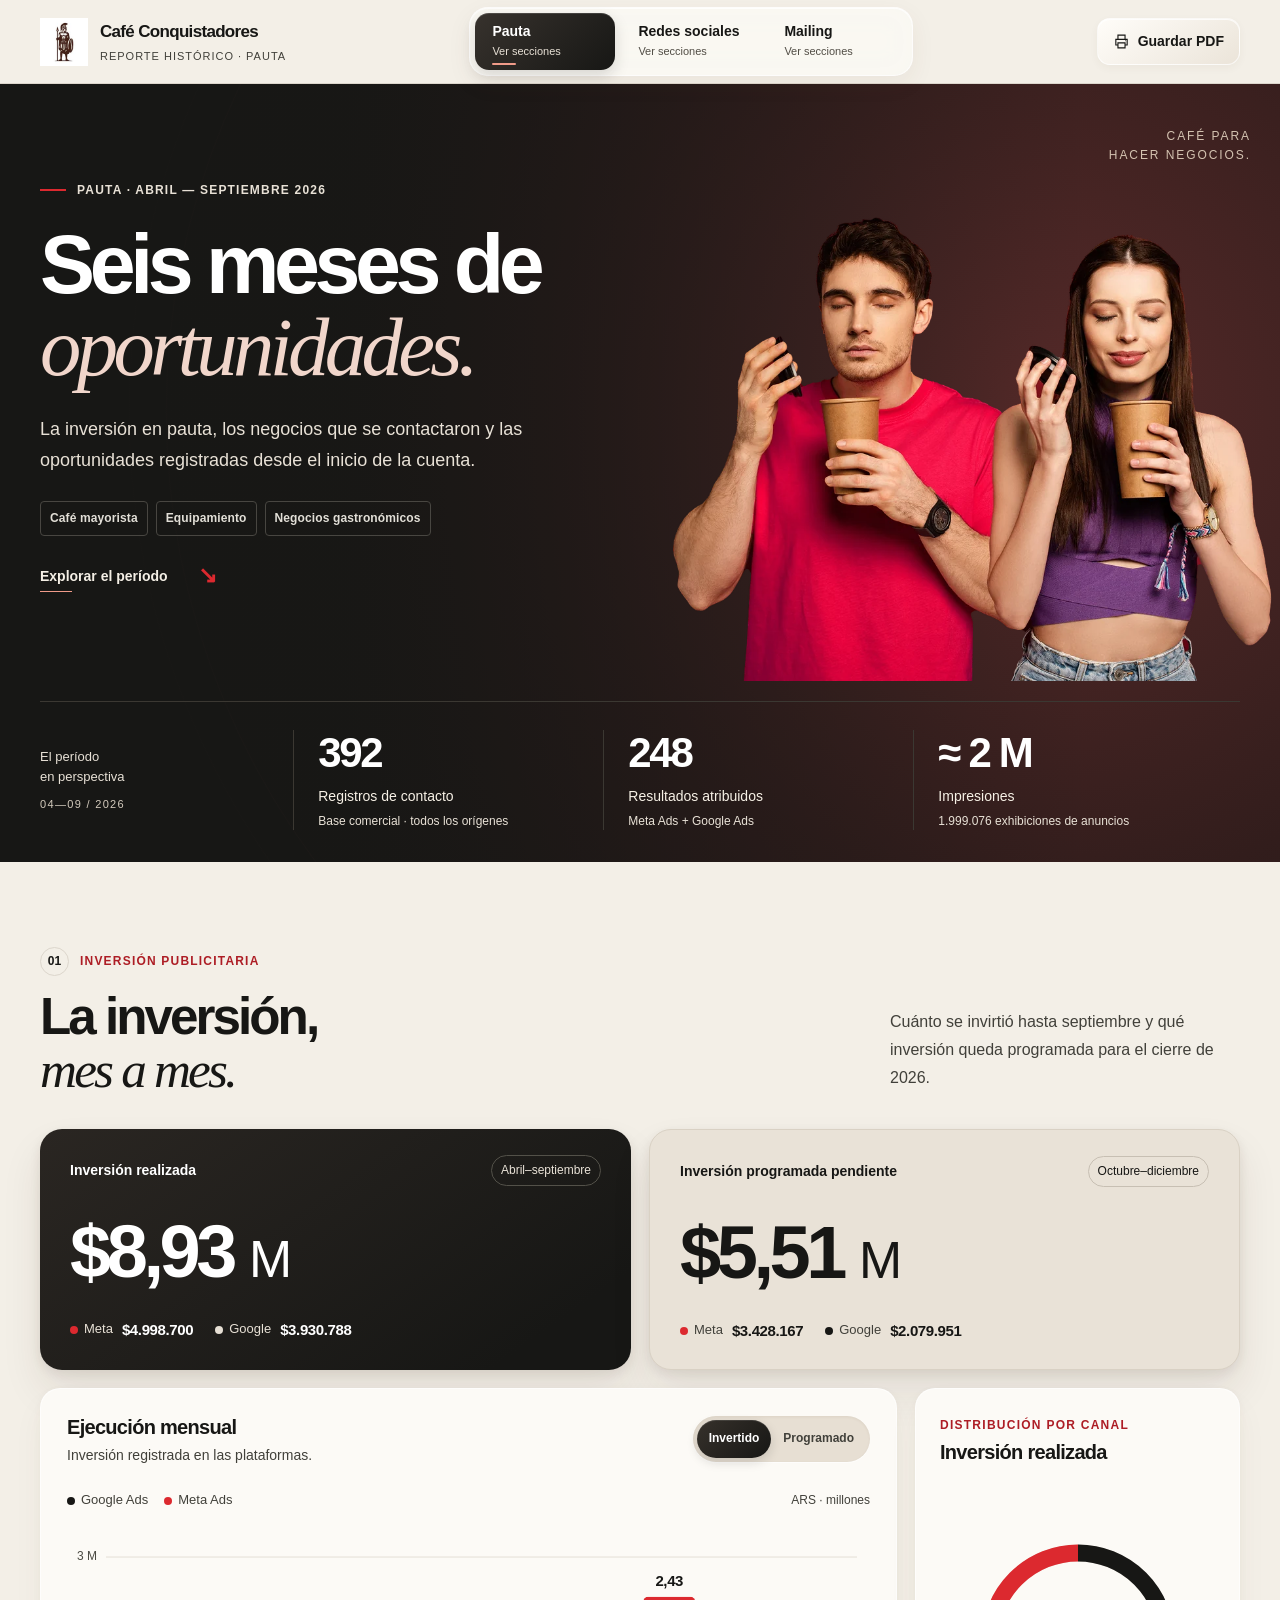
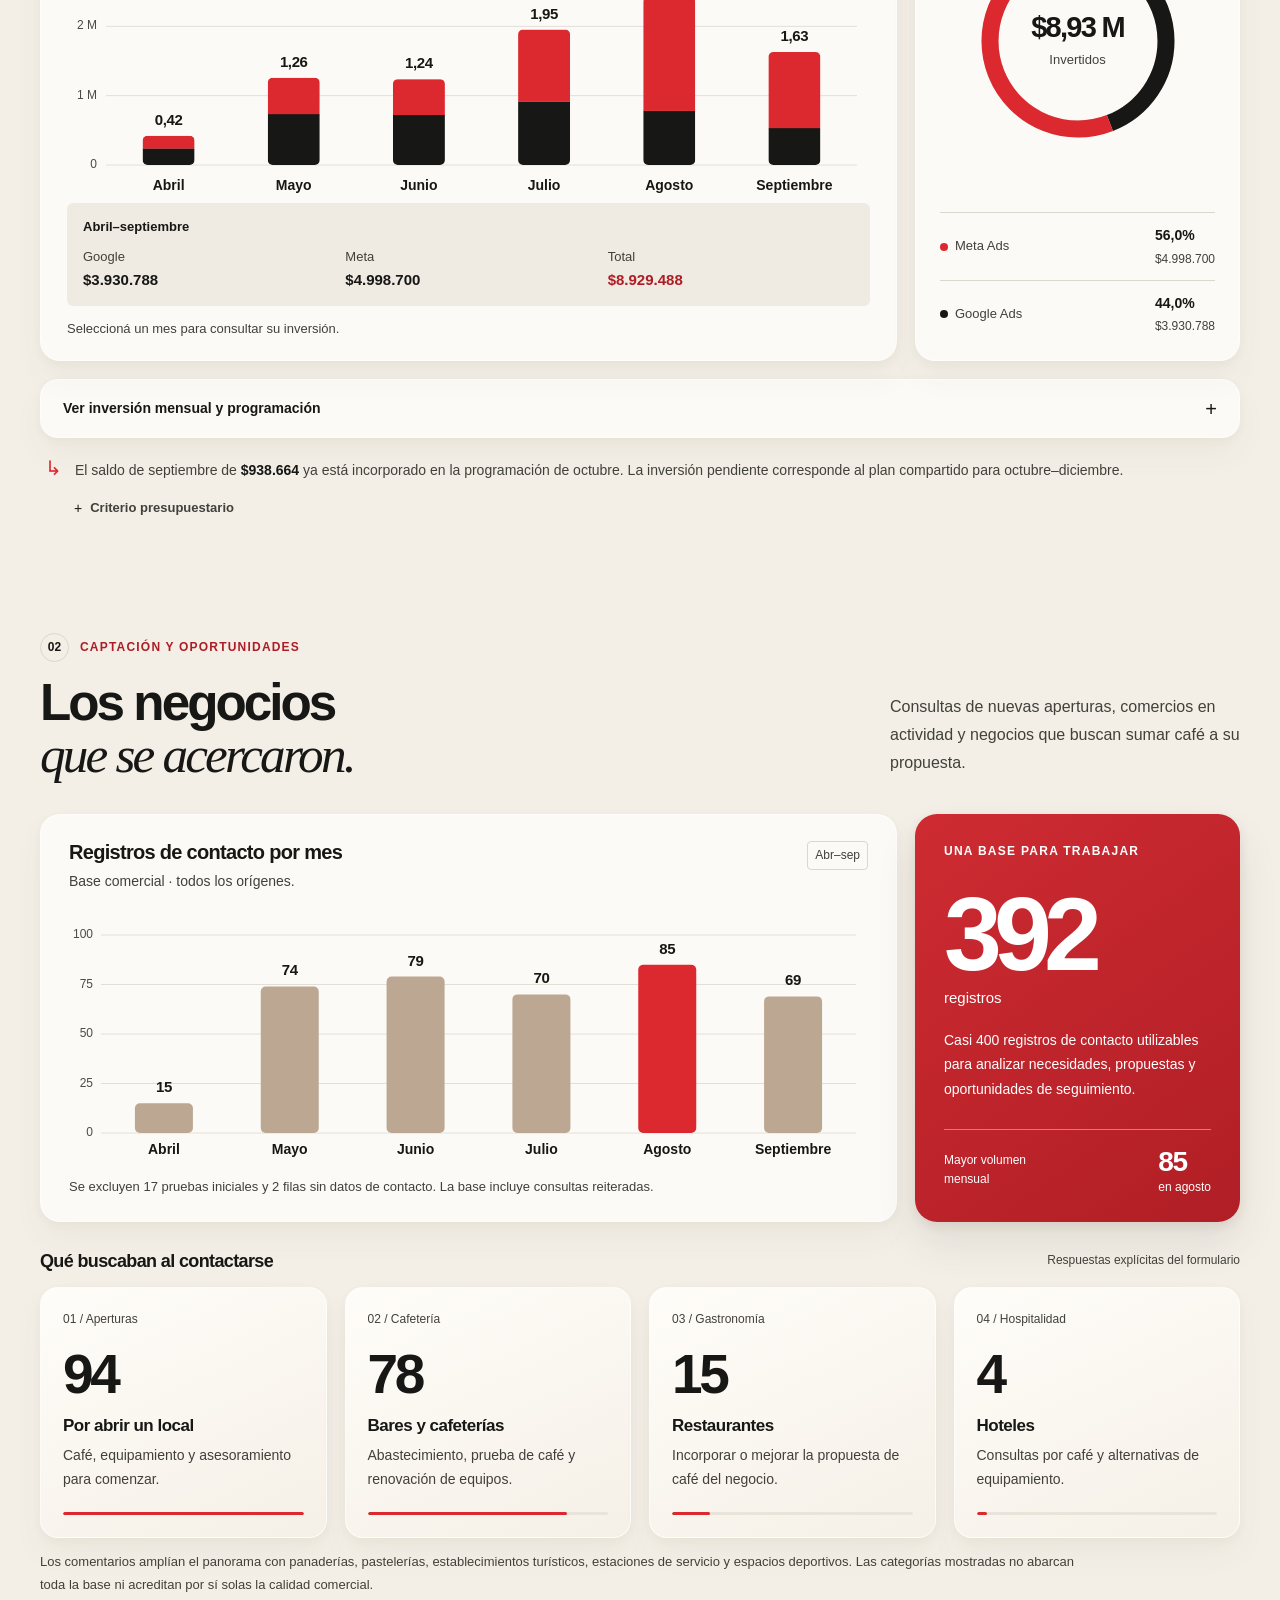
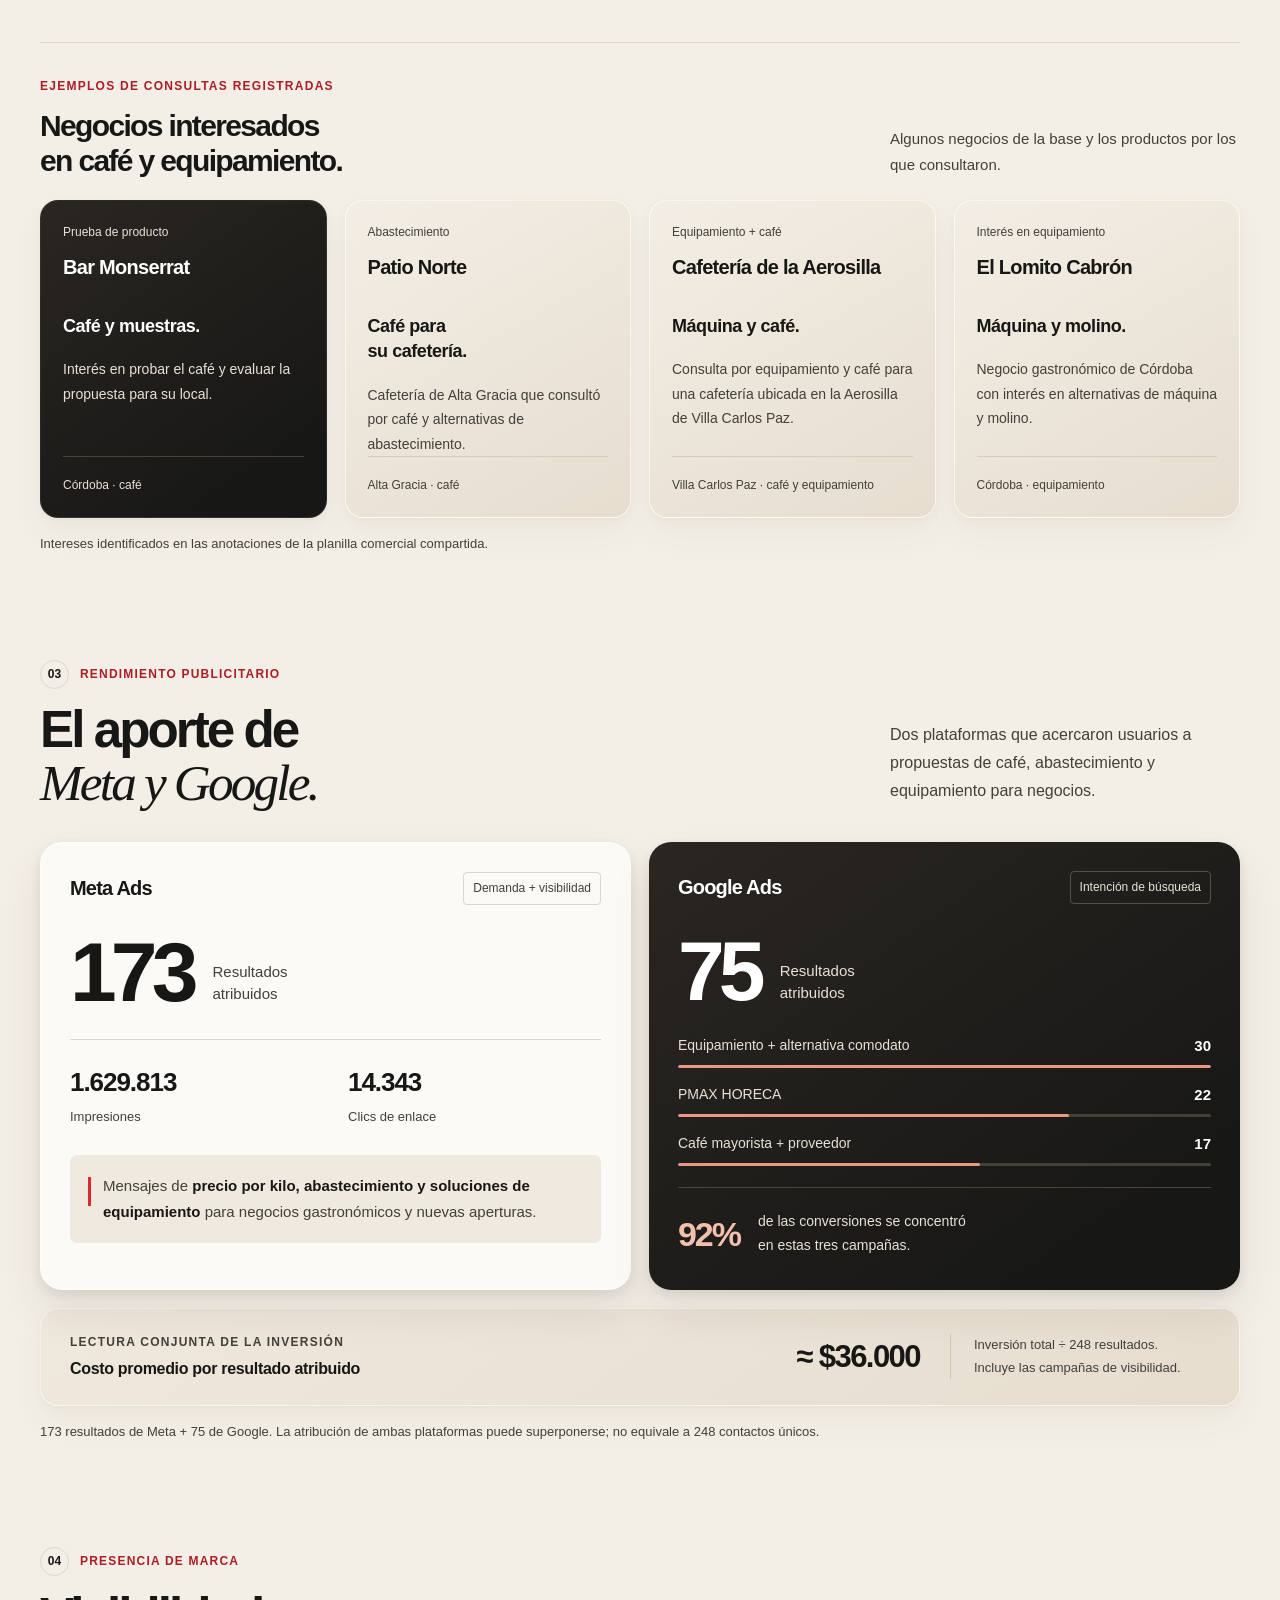
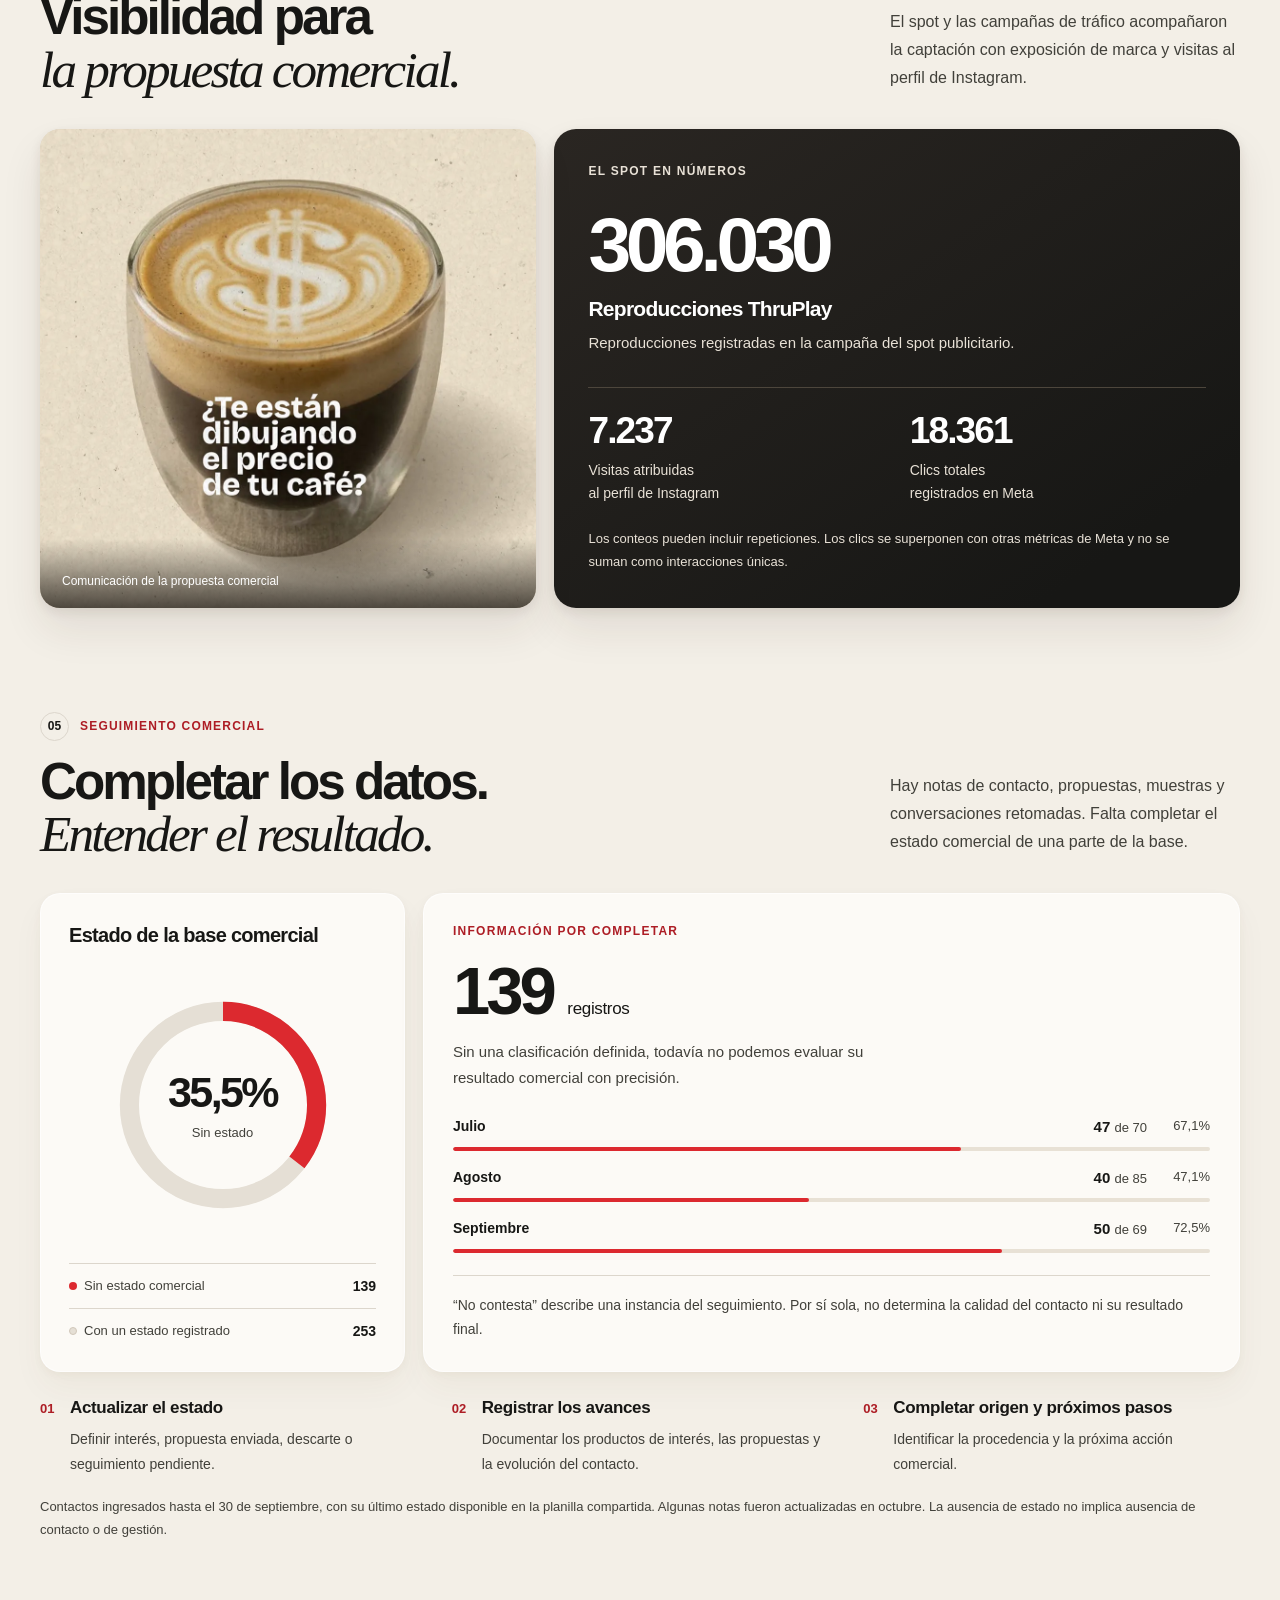
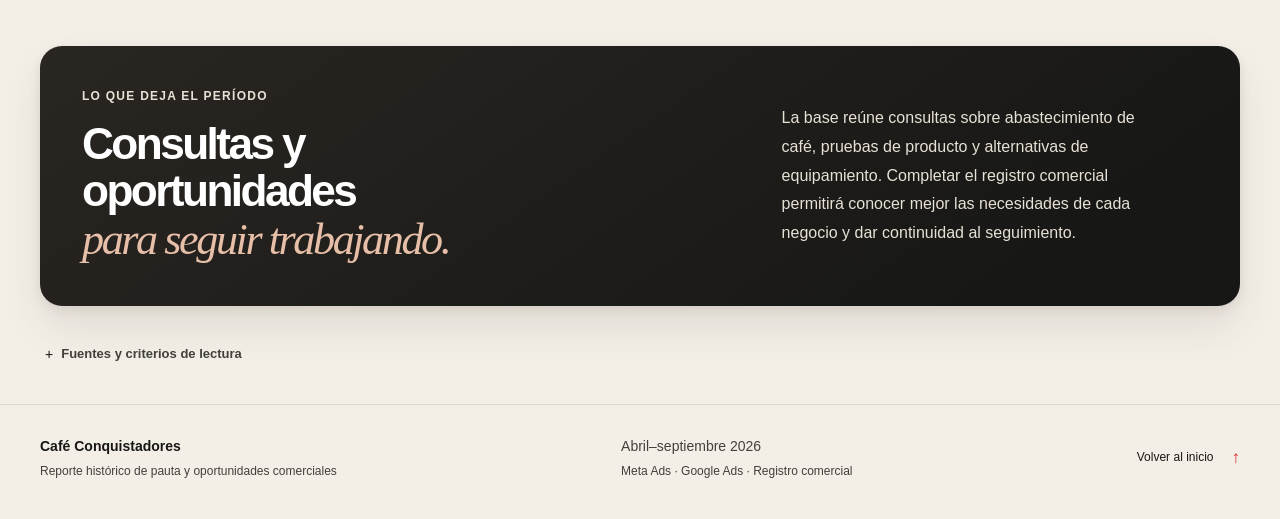
==== commit ba0e2fc7: "Add files via upload" ====
--- a/index.html
+++ b/index.html
@@ -45,8 +45,19 @@
             <a href="redes-sociales.html#lectura-redes">Lectura del período</a>
           </div>
         </div>
+        <div class="report-menu" data-report-menu>
+          <button class="nav-page-link nav-toggle" type="button" aria-label="Ver secciones de Mailing" aria-expanded="false" aria-controls="nav-mailing"><span class="nav-page-name">Mailing</span><span class="nav-page-caption">Ver secciones</span></button>
+          <div class="nav-dropdown" id="nav-mailing" hidden>
+            <p class="nav-dropdown-label">Mailing · octubre 2026</p>
+            <a class="nav-overview-link" href="mailing.html">Ver el reporte completo</a>
+            <a href="mailing.html#secuencia-mailing">La secuencia</a>
+            <a href="mailing.html#resultados-mailing">Resultados por email</a>
+            <a href="mailing.html#aperturas-mailing">Comparación de métricas</a>
+            <a href="mailing.html#continuidad-mailing">Próximos pasos</a>
+          </div>
+        </div>
       </nav>
-      <nav class="report-fallback-nav no-js-only" aria-label="Reportes históricos sin JavaScript"><a href="index.html" aria-current="page">Pauta</a><a href="redes-sociales.html">Redes sociales</a></nav>
+      <nav class="report-fallback-nav no-js-only" aria-label="Reportes históricos sin JavaScript"><a href="index.html" aria-current="page">Pauta</a><a href="redes-sociales.html">Redes sociales</a><a href="mailing.html">Mailing</a></nav>
       <button class="print-button" type="button" id="print-report" aria-label="Guardar o imprimir el reporte como PDF">
         <svg viewBox="0 0 24 24" width="17" height="17" fill="none" stroke="currentColor" stroke-width="1.6" aria-hidden="true"><path d="M7 8V3h10v5M7 17H4V9h16v8h-3M7 14h10v7H7z"/><path d="M17 11h1"/></svg>
         <span>Guardar PDF</span>
--- a/styles.css
+++ b/styles.css
@@ -1050,6 +1050,125 @@
   .nav-page-link::before { display: none; }
   .nav-page-link, .nav-dropdown, .nav-dropdown a, .panel, .profile-card, .case-card, .monthly-table, .total-card, .contact-total, .channel-card, .visibility-card, .social-overview-card, .social-platform-highlight, .social-traffic-story, .brand-creative, .segmented-control button, .metric-switcher button, .print-button, .hero-link span { transform: none !important; }
 }
+/* Mailing y navegación común de los tres reportes. */
+.report-fallback-nav { grid-template-columns: repeat(3, minmax(0, 1fr)); }
+.mailing-sequence { display: grid; grid-template-columns: repeat(4, minmax(0, 1fr)); gap: 18px; list-style: none; padding: 0; margin: 0; }
+.mailing-step { padding: 24px; min-width: 0; }
+.mailing-step-top { display: flex; align-items: center; justify-content: space-between; gap: 12px; margin-bottom: 31px; }
+.mailing-step .profile-index { font-size: 12px; text-transform: uppercase; letter-spacing: .05em; }
+.mailing-day { display: inline-flex; align-items: center; min-height: 33px; border-radius: 999px; padding: 7px 11px; color: var(--ink); background: #eee6da; font-size: 13px; font-weight: 650; white-space: nowrap; }
+.mailing-step:first-child .mailing-day { background: #b92029; color: white; }
+.mailing-step h3 { font-size: 21px; line-height: 1.25; }
+.mailing-step > p { margin-top: 13px; color: var(--muted); font-size: 14px; line-height: 1.75; }
+.mailing-sequence-summary { display: grid; grid-template-columns: 1fr 1fr; align-items: center; gap: 25px; margin-top: 20px; padding: 23px 27px; border: 1px solid #ded4c5; border-radius: 18px; background: #eae2d5; }
+.mailing-sequence-summary strong { display: block; font-size: 22px; font-weight: 650; letter-spacing: -.035em; line-height: 1.35; }
+.mailing-sequence-summary span { display: block; margin-top: 6px; color: #514d45; font-size: 13px; line-height: 1.6; }
+.mailing-sequence-summary > p:last-child { color: #514d45; font-size: 13px; line-height: 1.75; }
+.mailing-email-grid { display: grid; grid-template-columns: repeat(2, minmax(0, 1fr)); gap: 18px; }
+.mailing-email-card { padding: 29px; min-width: 0; display: flex; flex-direction: column; }
+.mailing-email-heading { display: flex; flex-wrap: wrap; justify-content: space-between; align-items: center; gap: 10px 16px; margin-bottom: 22px; }
+.mailing-email-heading .profile-index { font-size: 12px; }
+.mailing-email-badge { font-size: 11px; line-height: 1.4; color: #514d45; padding: 6px 9px; border: 1px solid #e1d8ca; border-radius: 999px; }
+.mailing-email-card h3 { font-size: 25px; line-height: 1.25; }
+.mailing-subject { color: #413b34; font-size: 17px; line-height: 1.65; margin-top: 13px; margin-bottom: 27px; max-width: 450px; }
+.mailing-email-metrics { display: grid; grid-template-columns: 1fr 1fr; gap: 20px; padding-top: 22px; border-top: 1px solid var(--line); margin: auto 0 0; }
+.mailing-email-metrics > div + div { border-left: 1px solid var(--line); padding-left: 23px; }
+.mailing-email-metrics dt { color: #514d45; font-size: 13px; font-weight: 550; line-height: 1.5; }
+.mailing-email-metrics dd { margin: 9px 0 0; }
+.mailing-email-metrics strong { display: block; font-size: 47px; font-weight: 600; line-height: 1.2; letter-spacing: -.055em; white-space: nowrap; }
+.mailing-email-metrics strong > span { font-size: 24px; margin-left: 2px; letter-spacing: -.025em; }
+.mailing-email-metrics > div:last-child strong { color: #ae1d26; }
+.mailing-email-metrics small { display: block; font-size: 13px; color: #514d45; line-height: 1.6; margin-top: 7px; }
+.mailing-data-note { display: flex; align-items: flex-start; gap: 13px; margin-top: 21px; padding-inline: 3px; color: var(--muted); font-size: 14px; line-height: 1.75; }
+.mailing-data-note strong { color: var(--ink); font-weight: 600; }
+.mailing-comparison-layout { display: grid; grid-template-columns: minmax(0, 1fr) 325px; gap: 18px; }
+.mailing-comparison-panel { padding: 28px; min-width: 0; }
+.mailing-bar-list { list-style: none; padding: 0; margin: 29px 0 23px; display: grid; gap: 23px; }
+.mailing-bar-heading { display: flex; align-items: center; justify-content: space-between; gap: 18px; }
+.mailing-bar-heading > span { font-size: 15px; font-weight: 600; line-height: 1.5; }
+.mailing-bar-heading > span small { display: block; color: var(--muted); font-size: 12px; font-weight: 500; margin-bottom: 3px; }
+.mailing-bar-value { font-size: 26px; font-weight: 600; line-height: 1.2; letter-spacing: -.045em; white-space: nowrap; }
+.mailing-bar-track { height: 12px; border-radius: 999px; background: #eae3d8; overflow: hidden; margin-top: 11px; }
+.mailing-bar-track > span { display: block; height: 100%; border-radius: inherit; background: linear-gradient(90deg, #50453a, #211d19); transition: width .36s cubic-bezier(.2,.8,.2,1); }
+.mailing-bar-list > li:first-child .mailing-bar-track > span { background: linear-gradient(90deg, #d94544, #b82029); }
+.mailing-bar-detail { font-size: 12px; color: var(--muted); margin-top: 7px; line-height: 1.6; }
+.mailing-reading { display: flex; flex-direction: column; padding: 30px; }
+.mailing-reading-number { font-size: 70px; font-weight: 600; letter-spacing: -.065em; line-height: 1.15; margin-top: 30px; }
+.mailing-reading-number > span { font-size: 34px; letter-spacing: -.025em; }
+.mailing-reading h3 { font-size: 25px; line-height: 1.25; margin-top: 15px; }
+.mailing-reading > p:not(.eyebrow), .mailing-reading-bottom p { color: #e8e1d6; font-size: 14px; line-height: 1.8; margin-top: 15px; }
+.mailing-reading-bottom { border-top: 1px solid #5b5145; padding-top: 22px; margin-top: 32px; }
+.mailing-reading-bottom > strong { font-size: 39px; font-weight: 600; line-height: 1.2; letter-spacing: -.045em; }
+.mailing-reading-bottom > strong span { font-size: 22px; }
+.mailing-source-table .data-table { min-width: 710px; }
+.mailing-visually-hidden { position: absolute; width: 1px; height: 1px; overflow: hidden; clip-path: inset(50%); white-space: nowrap; }
+.mailing-footer-links { display: flex; align-items: center; gap: 25px; }
+.no-js .mailing-switcher { display: none; }
+@media screen and (max-width: 1100px) {
+  html { scroll-padding-top: 158px; }
+  .report-shell .header-inner { height: auto; display: grid; grid-template-columns: minmax(0, 1fr) auto; grid-template-areas: "brand print" "navigation navigation"; gap: 12px 20px; padding-block: 14px; }
+  .report-shell .brand { grid-area: brand; min-width: 0; }
+  .report-shell .print-button { grid-area: print; }
+  .report-navigation { position: relative; grid-area: navigation; width: 100%; }
+  .report-menu { position: static; flex: 1; min-width: 0; }
+  .report-navigation .nav-page-link { align-items: center; text-align: center; }
+  .nav-page-link::after { left: calc(50% - 12px); }
+  .nav-dropdown { width: min(360px, 100%); top: calc(100% + 12px); left: 0; }
+  .report-menu:nth-child(2) .nav-dropdown { left: calc(50% - 180px); right: auto; }
+  .report-menu:last-child .nav-dropdown { left: auto; right: 0; }
+  .report-fallback-nav { grid-area: navigation; width: 100%; }
+  .mailing-sequence { grid-template-columns: repeat(2, minmax(0, 1fr)); }
+  .mailing-comparison-layout { grid-template-columns: minmax(0, 1fr) 290px; }
+  .mailing-email-card { padding: 24px; }
+  .mailing-email-metrics strong { font-size: 41px; }
+}
+@media screen and (max-width: 700px) {
+  .report-shell .header-inner { padding-block: 13px; gap: 11px 15px; }
+  .report-navigation { padding: 4px; gap: 4px; }
+  .report-menu:nth-child(2) { flex: 1.3; }
+  .report-navigation .nav-page-link { padding-inline: 9px; }
+  .nav-dropdown, .report-menu:nth-child(2) .nav-dropdown, .report-menu:last-child .nav-dropdown { left: 0; right: 0; width: 100%; }
+  .report-fallback-nav { gap: 6px; }
+  .report-fallback-nav a { padding-inline: 8px; font-size: 12px; }
+  .mailing-step { padding: 20px; }
+  .mailing-step-top { flex-wrap: wrap; gap: 10px; margin-bottom: 22px; }
+  .mailing-step h3 { font-size: 19px; }
+  .mailing-step > p { font-size: 13px; }
+  .mailing-sequence { gap: 12px; }
+  .mailing-sequence-summary { grid-template-columns: 1fr; gap: 13px; padding: 21px; }
+  .mailing-sequence-summary strong { font-size: 22px; }
+  .mailing-email-grid { grid-template-columns: 1fr; gap: 14px; }
+  .mailing-email-card { padding: 23px; }
+  .mailing-email-card h3 { font-size: 23px; }
+  .mailing-subject { font-size: 15px; line-height: 1.7; margin-bottom: 23px; }
+  .mailing-email-metrics { gap: 14px; }
+  .mailing-email-metrics > div + div { padding-left: 17px; }
+  .mailing-email-metrics strong { font-size: 39px; }
+  .mailing-email-metrics strong > span { font-size: 21px; }
+  .mailing-email-metrics dt, .mailing-email-metrics small { font-size: 12px; }
+  .mailing-data-note { font-size: 13px; }
+  .mailing-comparison-layout { grid-template-columns: 1fr; }
+  .mailing-comparison-panel { padding: 23px; }
+  .mailing-bar-list { gap: 22px; }
+  .mailing-bar-heading > span { font-size: 14px; }
+  .mailing-bar-value { font-size: 25px; }
+  .mailing-reading { padding: 27px; }
+  .mailing-reading-number { font-size: 68px; margin-top: 24px; }
+  .mailing-reading h3 { max-width: 290px; }
+  .mailing-reading-bottom { margin-top: 25px; }
+  .mailing-footer-links { flex-wrap: wrap; gap: 15px 23px; }
+}
+@media screen and (max-width: 410px) {
+  .report-navigation { gap: 3px; padding: 3px; }
+  .report-navigation .nav-page-link { padding-inline: 7px; }
+  .nav-page-name { font-size: 12px; }
+  .nav-page-caption { font-size: 10px; }
+  .mailing-sequence { grid-template-columns: 1fr; }
+  .mailing-step-top { margin-bottom: 17px; }
+  .mailing-email-card { padding: 21px; }
+  .mailing-email-metrics strong { font-size: 34px; }
+  .mailing-email-metrics > div + div { padding-left: 13px; }
+}
 @media print {
   @page { size: A4; margin: 13mm; }
   html { scroll-behavior: auto; }
@@ -1285,4 +1404,45 @@
   .social-reading-card { padding: 17px; border-radius: 8px; }
   .social-reading-card h3 { font-size: 13px; margin-top: 11px; }
   .social-reading-card p { font-size: 8px; margin-top: 8px; }
-}
+  .mailing-sequence { grid-template-columns: repeat(4, minmax(0, 1fr)); gap: 9px; break-inside: avoid; }
+  .mailing-step { padding: 14px; border-radius: 8px; }
+  .mailing-step-top { flex-wrap: wrap; gap: 7px; margin-bottom: 13px; }
+  .mailing-step .profile-index { font-size: 7px; }
+  .mailing-day { font-size: 8px; min-height: 0; padding: 4px 7px; }
+  .mailing-step h3 { font-size: 12px; }
+  .mailing-step > p { font-size: 8px; margin-top: 8px; }
+  .mailing-sequence-summary { padding: 15px 18px; gap: 20px; margin-top: 12px; border-radius: 8px; break-inside: avoid; }
+  .mailing-sequence-summary strong { font-size: 16px; }
+  .mailing-sequence-summary span, .mailing-sequence-summary > p:last-child { font-size: 8px; }
+  .mailing-email-grid { grid-template-columns: 1fr 1fr; gap: 12px; }
+  .mailing-email-card { padding: 18px; border-radius: 8px; break-inside: avoid; }
+  .mailing-email-heading { gap: 6px; margin-bottom: 12px; }
+  .mailing-email-heading .profile-index { font-size: 8px; }
+  .mailing-email-badge { font-size: 7px; padding: 4px 6px; }
+  .mailing-email-card h3 { font-size: 17px; }
+  .mailing-subject { font-size: 10px; margin-block: 8px 16px; }
+  .mailing-email-metrics { padding-top: 14px; gap: 13px; }
+  .mailing-email-metrics > div + div { padding-left: 15px; }
+  .mailing-email-metrics dt, .mailing-email-metrics small { font-size: 8px; }
+  .mailing-email-metrics dd { margin-top: 5px; }
+  .mailing-email-metrics strong { font-size: 30px; }
+  .mailing-email-metrics strong > span { font-size: 16px; }
+  .mailing-data-note { font-size: 8px; margin-top: 14px; }
+  .mailing-comparison-layout { grid-template-columns: minmax(0, 1fr) 205px; gap: 12px; break-inside: avoid; }
+  .mailing-comparison-panel { padding: 20px; border-radius: 8px; }
+  .mailing-bar-list { margin-block: 20px 14px; gap: 15px; }
+  .mailing-bar-heading > span { font-size: 10px; }
+  .mailing-bar-heading > span small { font-size: 8px; }
+  .mailing-bar-value { font-size: 21px; }
+  .mailing-bar-track { height: 9px; margin-top: 6px; }
+  .mailing-bar-detail { font-size: 8px; margin-top: 4px; }
+  .mailing-reading { padding: 23px; border-radius: 8px; }
+  .mailing-reading-number { font-size: 48px; margin-top: 22px; }
+  .mailing-reading-number > span { font-size: 23px; }
+  .mailing-reading h3 { font-size: 18px; }
+  .mailing-reading > p:not(.eyebrow), .mailing-reading-bottom p { font-size: 9px; line-height: 1.75; }
+  .mailing-reading-bottom { padding-top: 16px; margin-top: 23px; }
+  .mailing-reading-bottom > strong { font-size: 28px; }
+  .mailing-reading-bottom > strong span { font-size: 16px; }
+  .mailing-source-table .data-table { min-width: 0; }
+}
